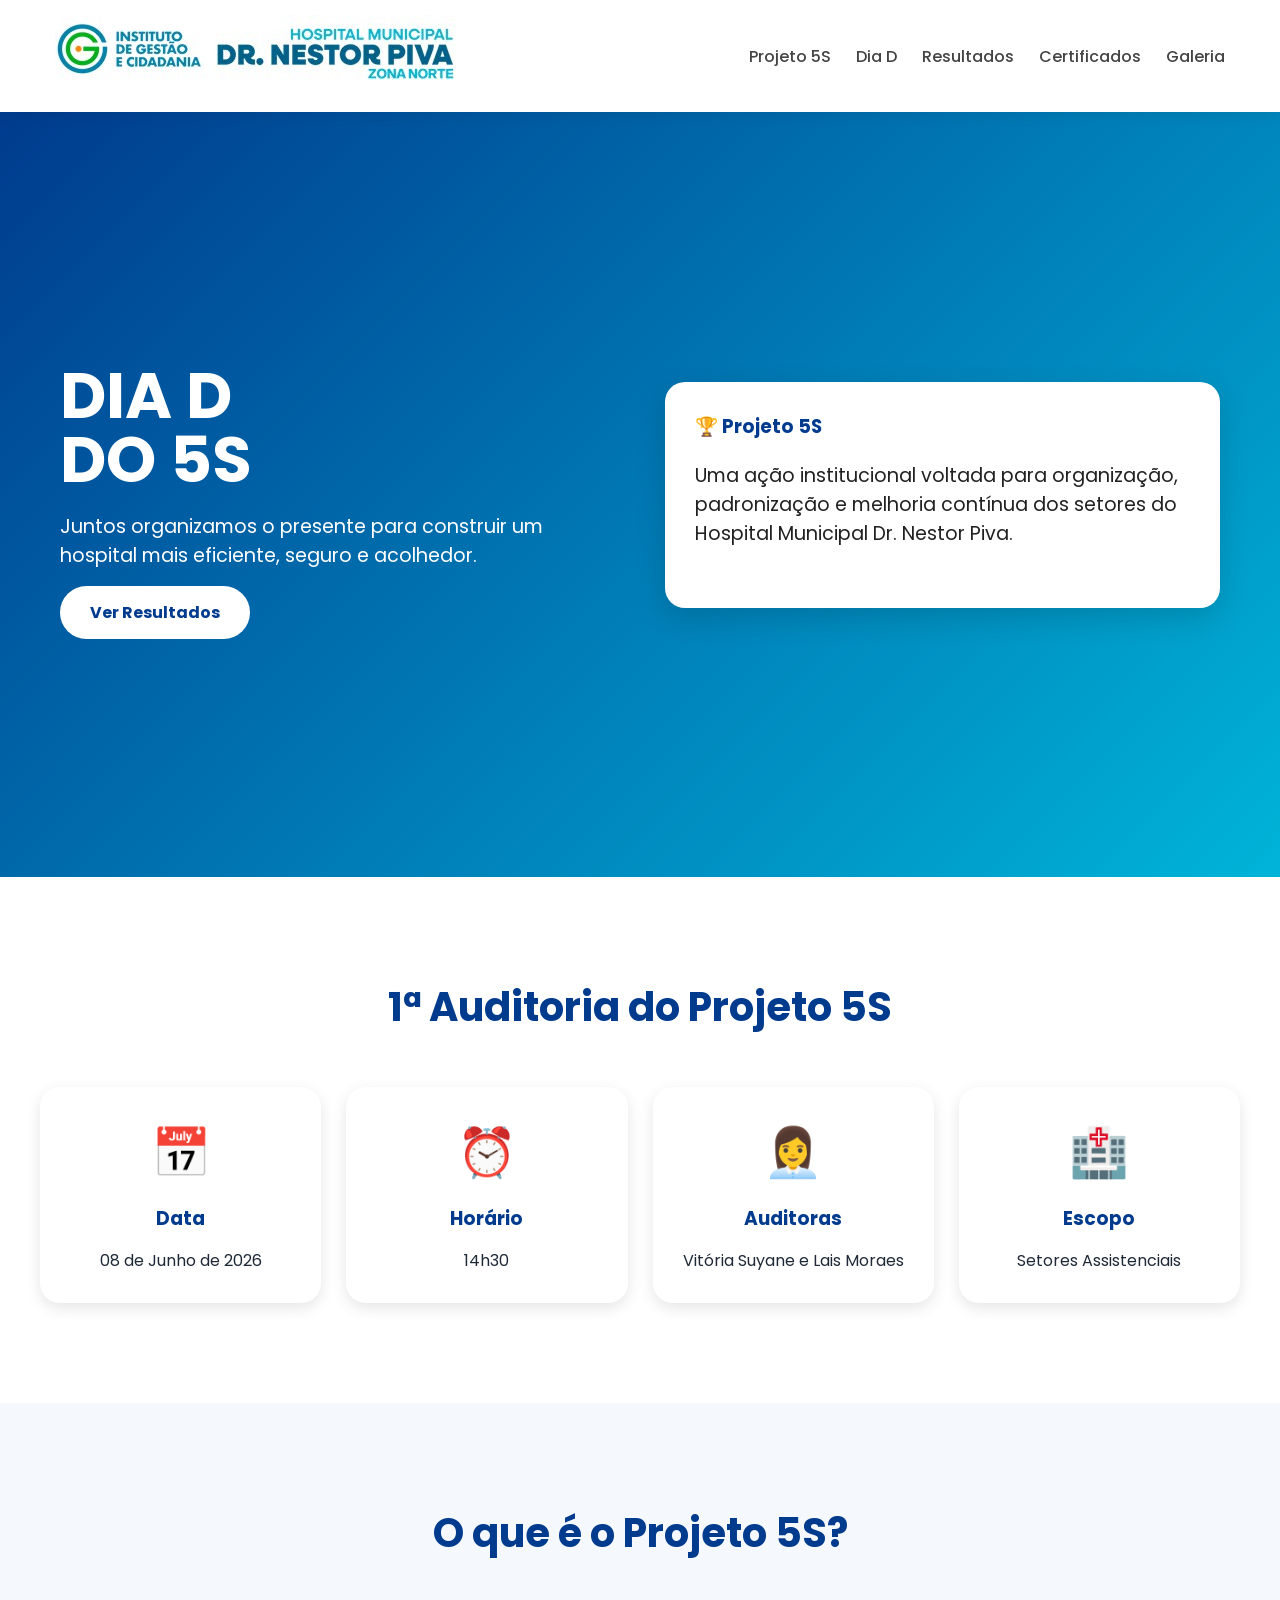
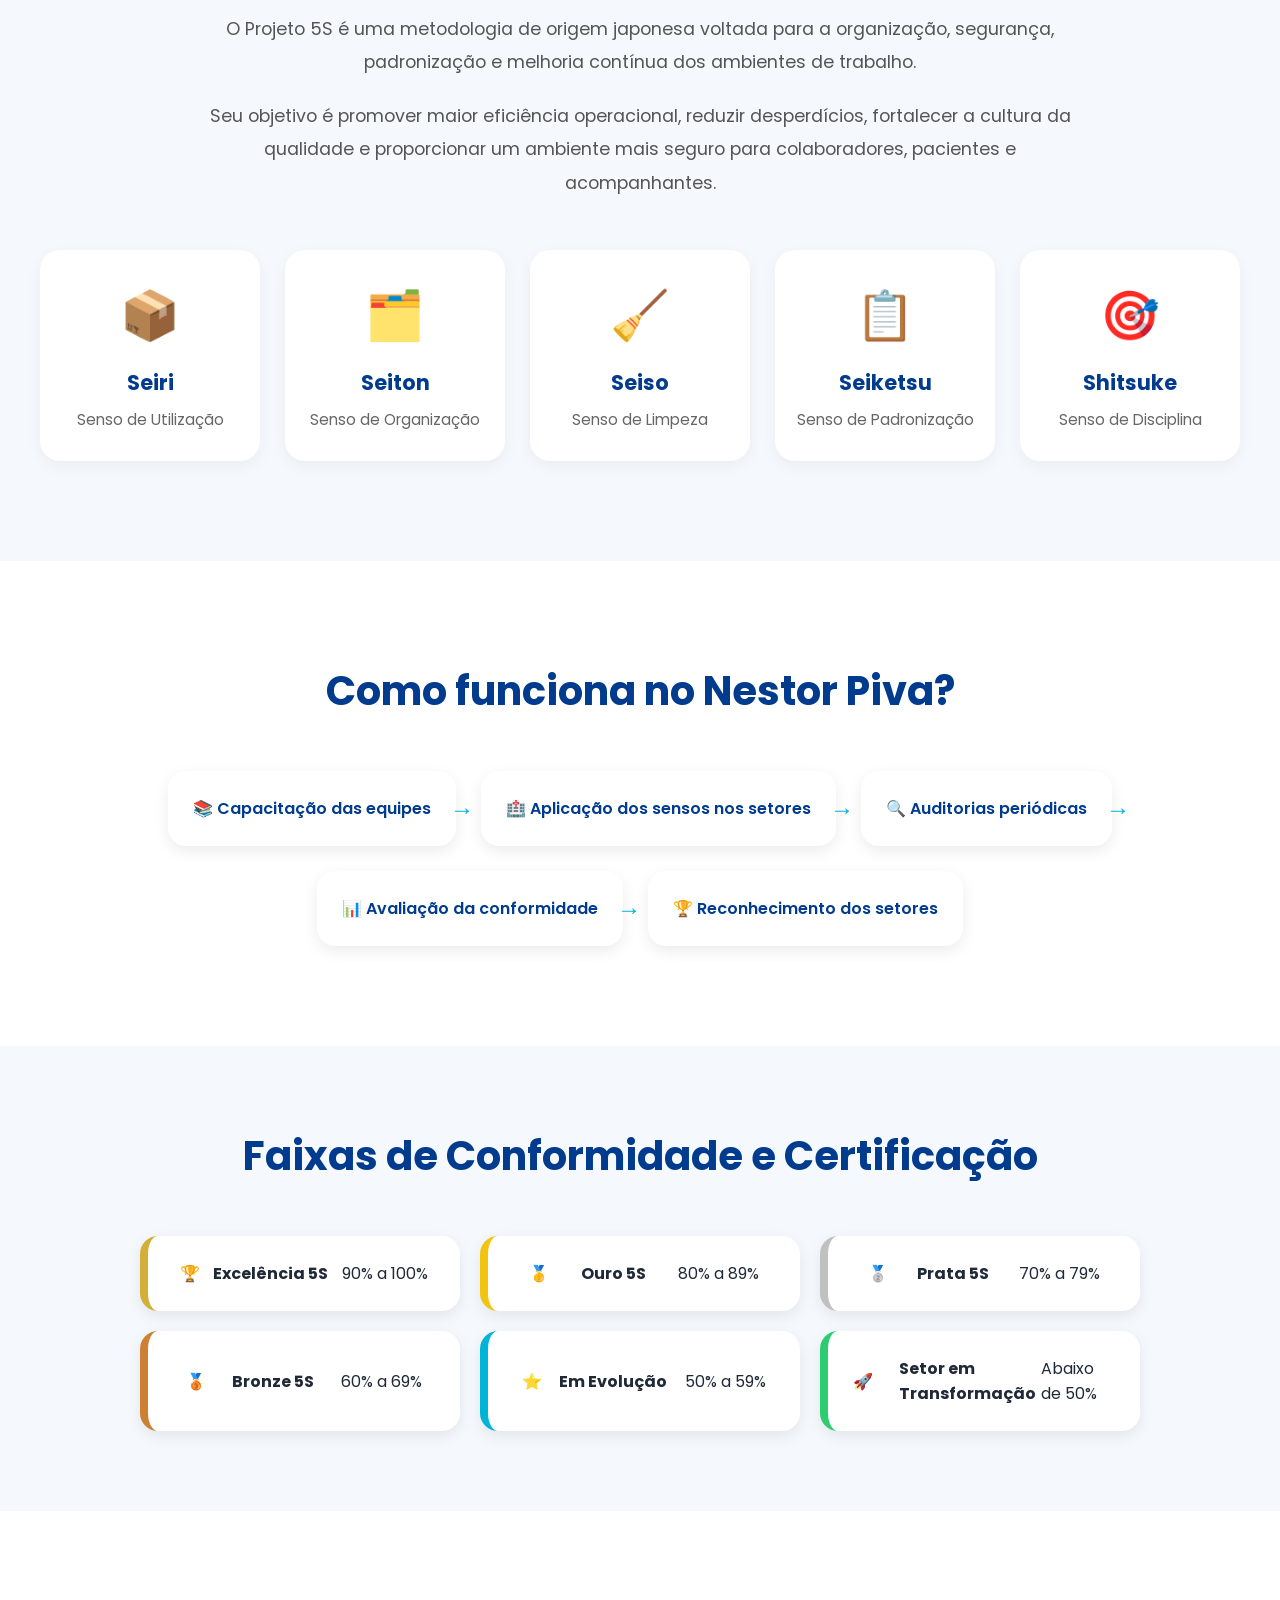
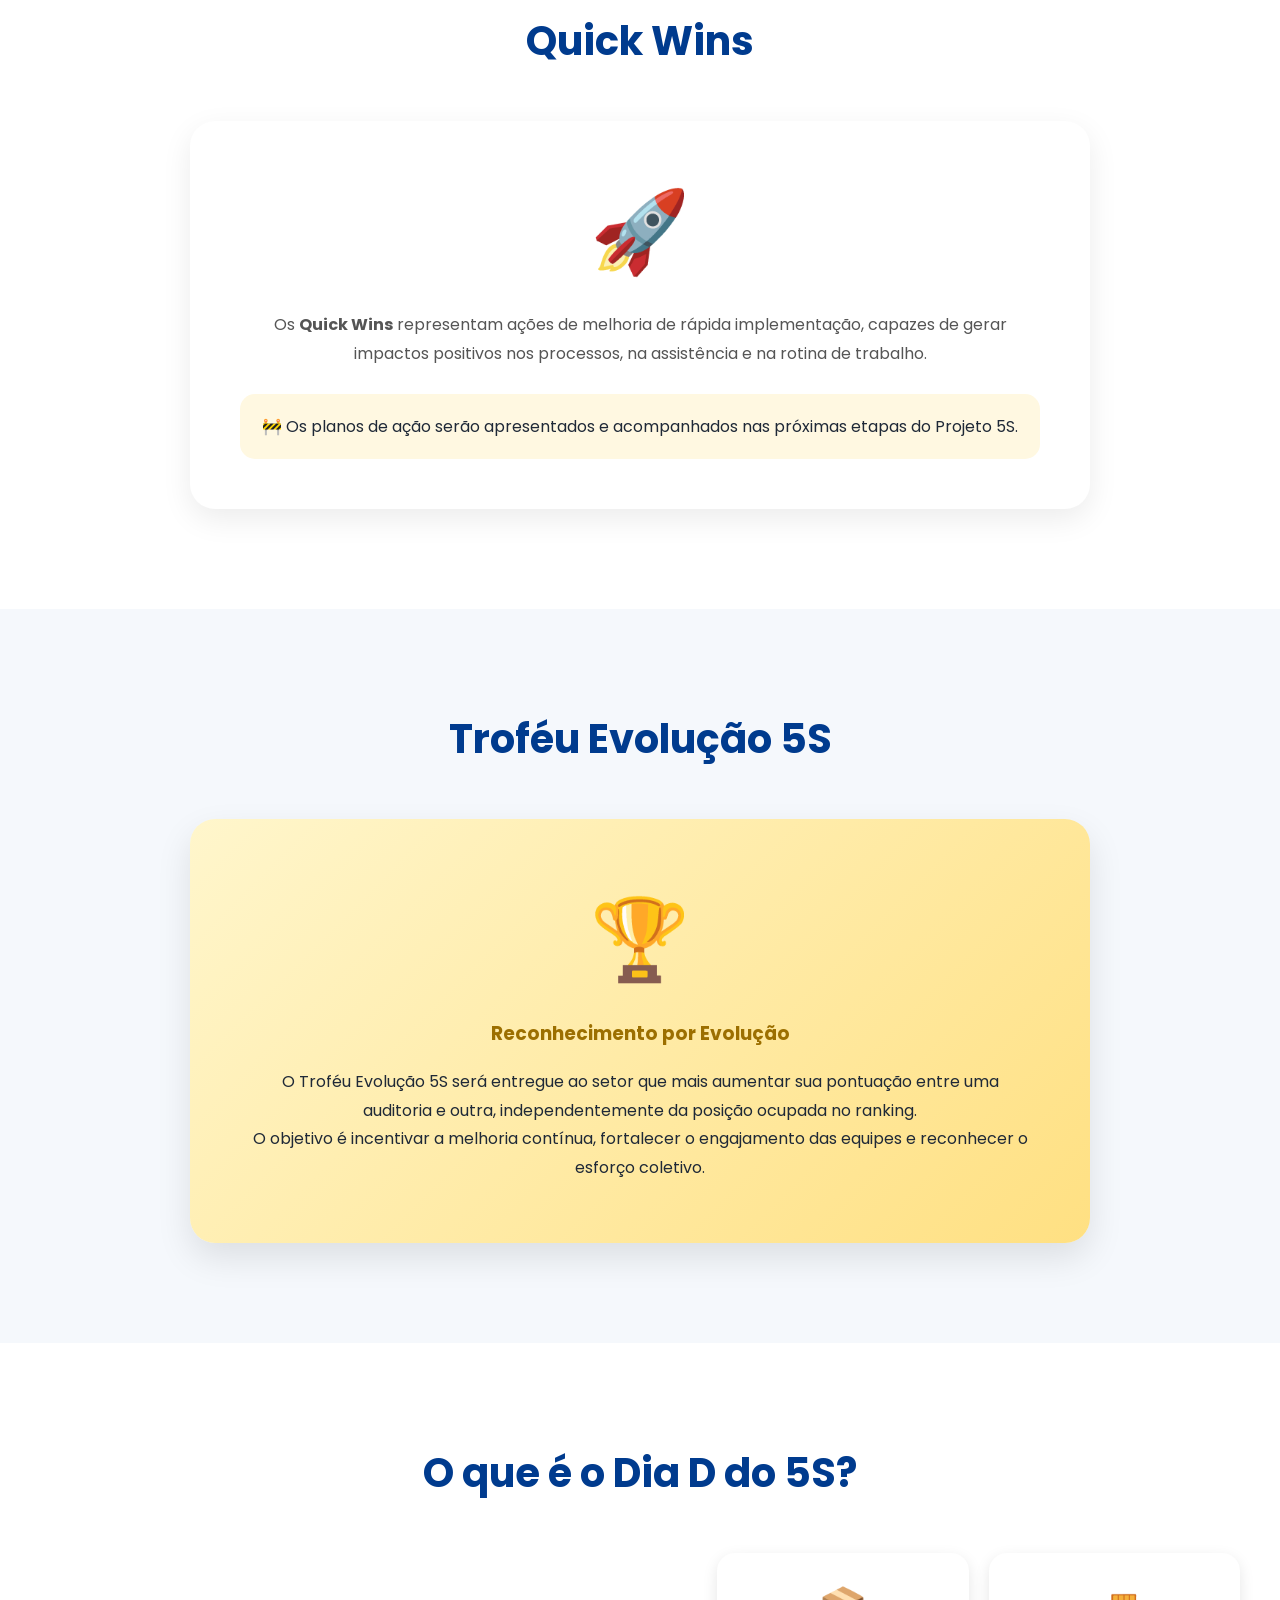
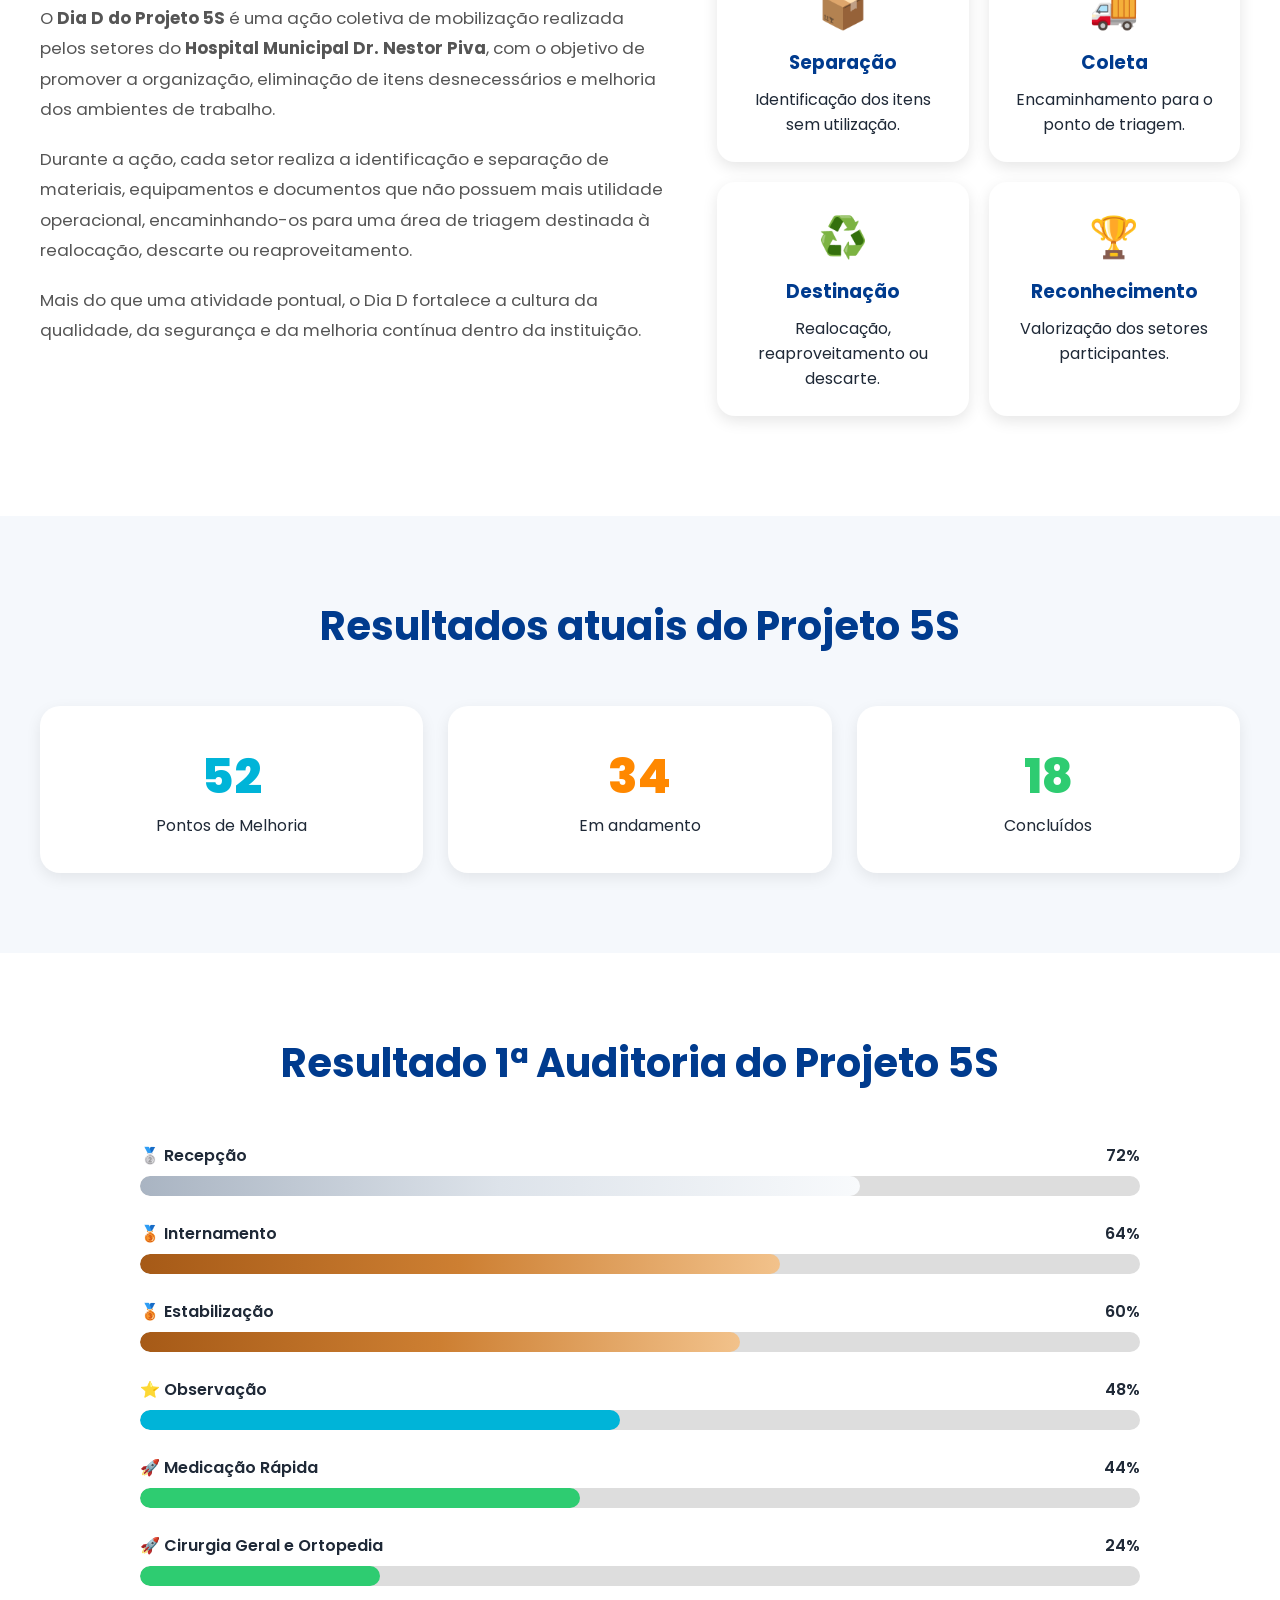
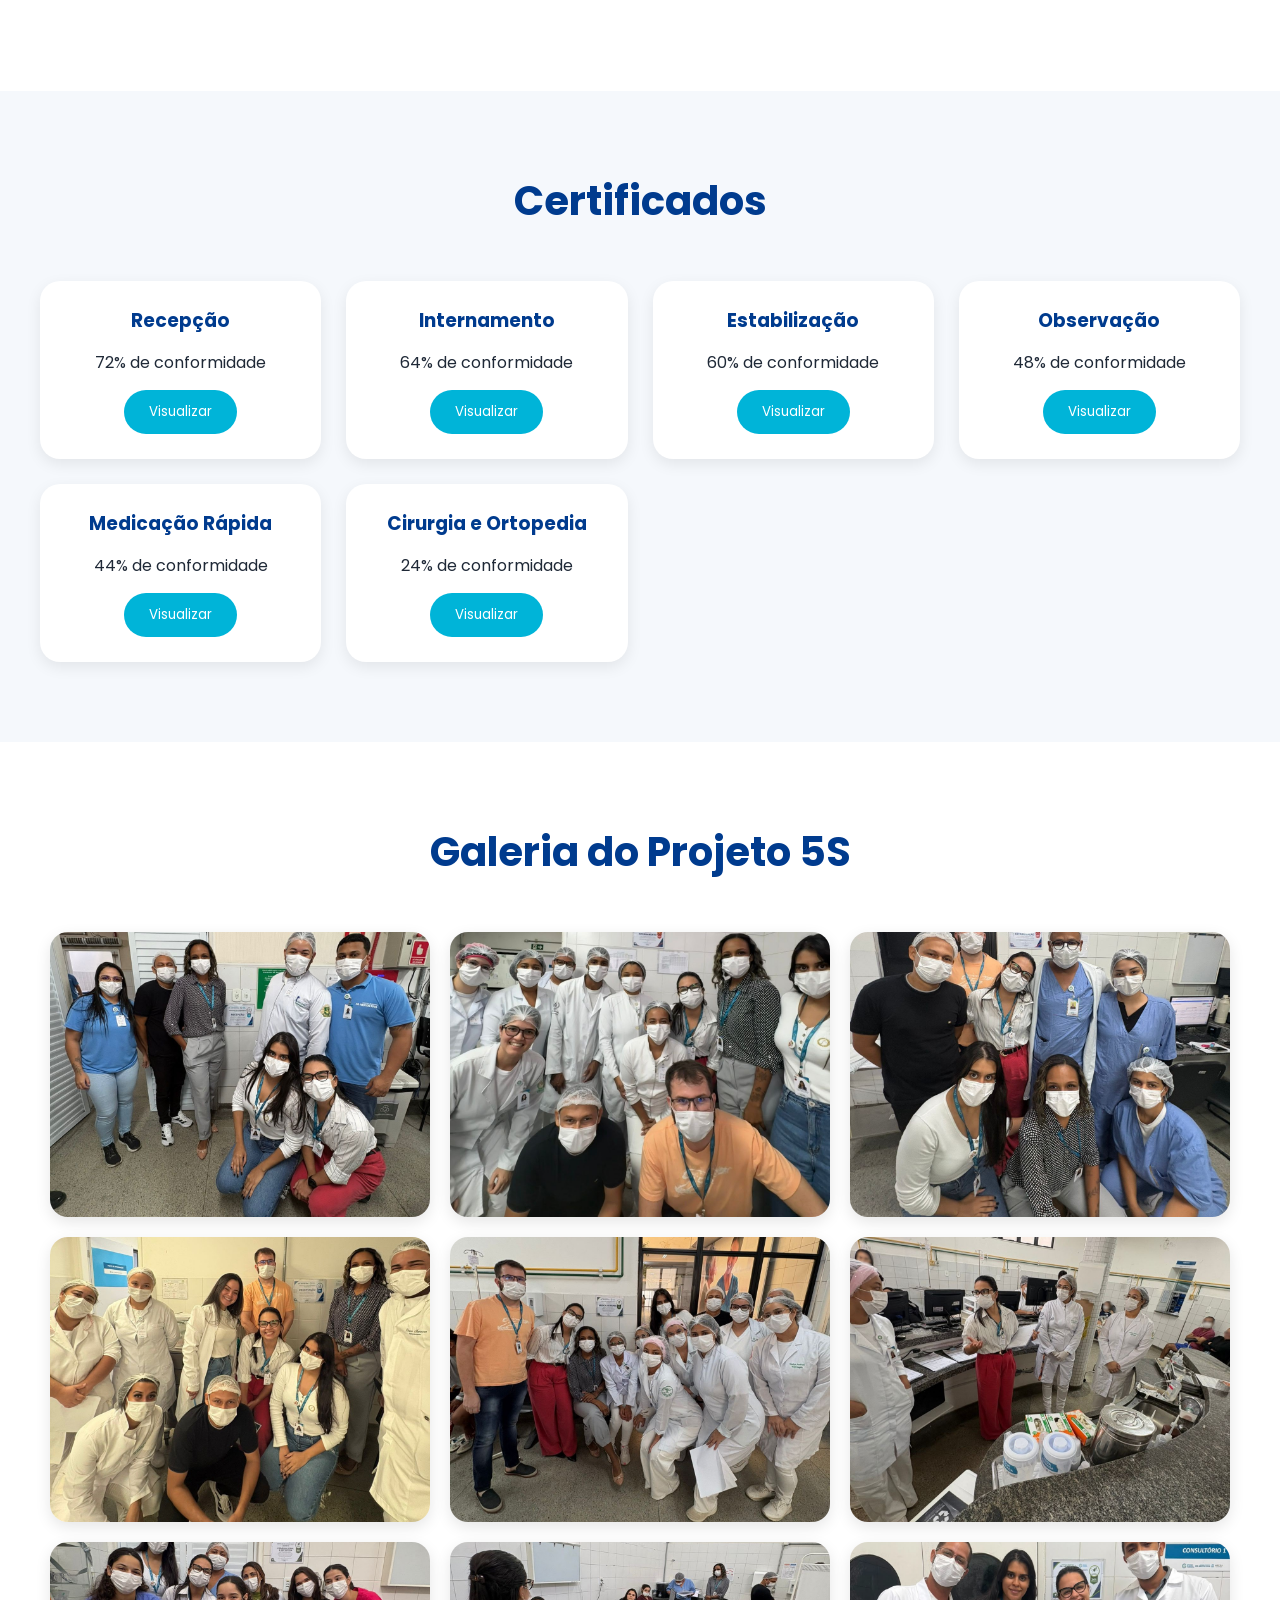
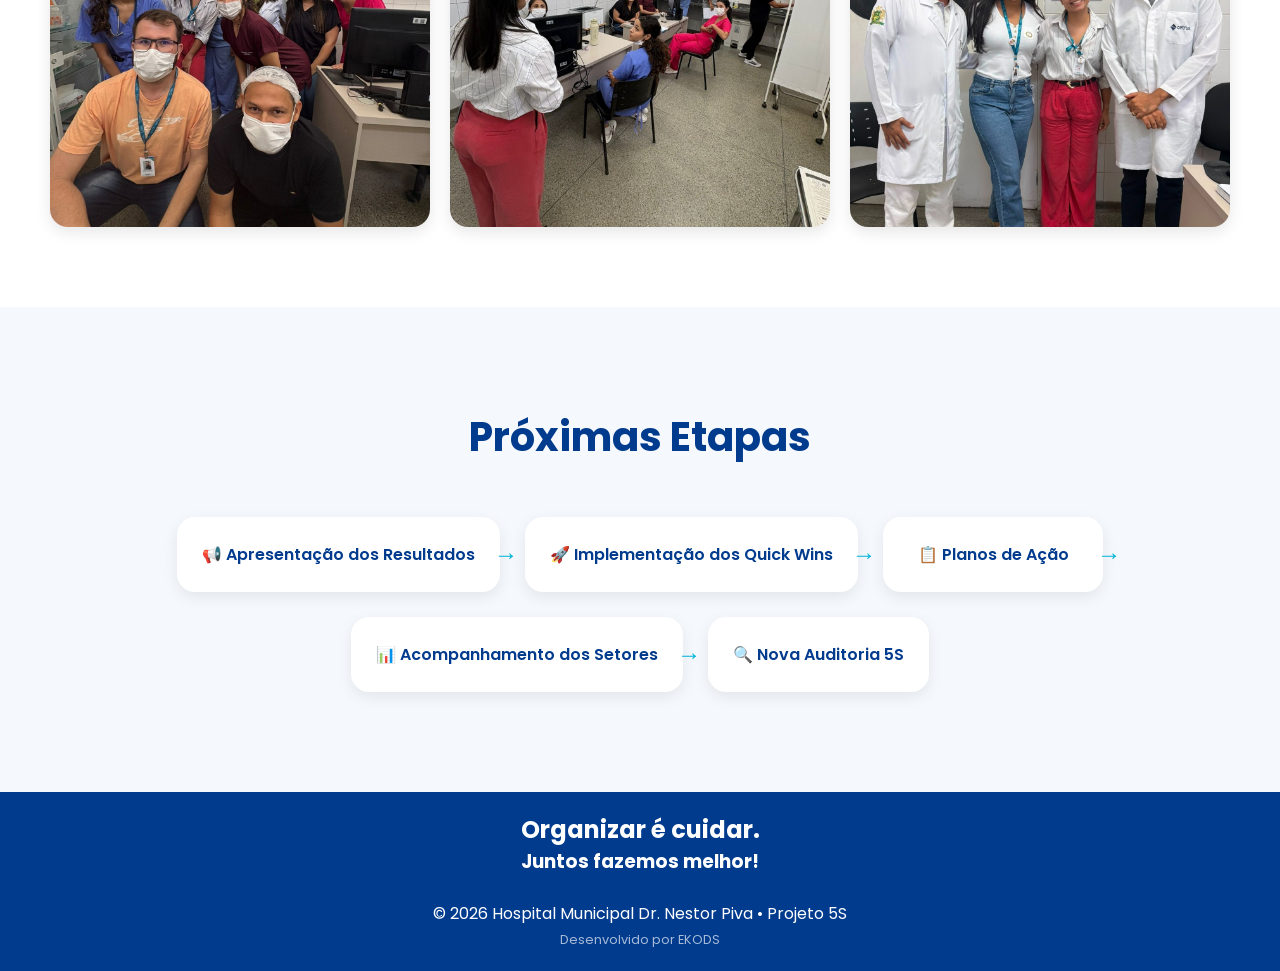
==== index.html @ f4046546 "Add files via upload" ====
<!DOCTYPE html>
<html lang="pt-BR">

<head>

  <meta charset="UTF-8" />
  <meta name="viewport" content="width=device-width, initial-scale=1.0" />
  <meta name="author" content="Enthony Kauã">

  <title>Dia D do 5S - Hospital Municipal Dr. Nestor Piva</title>

  <link rel="preconnect" href="https://fonts.googleapis.com">
  <link rel="preconnect" href="https://fonts.gstatic.com" crossorigin>
  <link rel="icon" type="image/x-icon" href="ASSETS/IMAGES/favicon.png">

  <link href="https://fonts.googleapis.com/css2?family=Cormorant+Garamond:wght@400;600;700&family=Poppins:wght@300;400;500;600&display=swap" rel="stylesheet">

  <script defer src="JS/script.js"></script>

  <link rel="stylesheet" href="CSS/style.css" />

</head>

<body>

    <header>

        <div class="nav">

            <div class="logo">

                <img src="ASSETS/IMAGES/logo-piva.jpg" alt="Logo do Hospital Nestor Piva">

            </div>

            <div class="menu">

                <a href="#sobre5s">Projeto 5S</a>
                <a href="#dia-d">Dia D</a>
                <a href="#resultados">Resultados</a>
                <a href="#certificados">Certificados</a>
                <a href="#galeria">Galeria</a>

            </div>

        </div>

    </header>

    <section class="hero">

        <div class="hero-content">

            <div>

                <h1>DIA D<br>DO 5S</h1>

                <p>
                    Juntos organizamos o presente para construir
                    um hospital mais eficiente, seguro e acolhedor.
                </p>

                <a href="#resultados" class="btn">
                    Ver Resultados
                </a>

            </div>

            <div class="hero-card">

                <h3>🏆 Projeto 5S</h3>

                <p>
                    Uma ação institucional voltada para organização,
                    padronização e melhoria contínua dos setores
                    do Hospital Municipal Dr. Nestor Piva.
                </p>

            </div>

        </div>

    </section>

    <section class="info-auditoria">

        <div class="section-title">
            <h2>1ª Auditoria do Projeto 5S</h2>
        </div>

        <div class="audit-grid">

            <div class="audit-card">
                <span>📅</span>
                <h3>Data</h3>
                <p>08 de Junho de 2026</p>
            </div>

            <div class="audit-card">
                <span>⏰</span>
                <h3>Horário</h3>
                <p>14h30</p>
            </div>

            <div class="audit-card">
                <span>👩‍💼</span>
                <h3>Auditoras</h3>
                <p>Vitória Suyane e Lais Moraes</p>
            </div>

            <div class="audit-card">
                <span>🏥</span>
                <h3>Escopo</h3>
                <p>Setores Assistenciais</p>
            </div>

        </div>

    </section>

    <section id="sobre5s" class="sobre-5s">

        <div class="section-title">

            <h2>O que é o Projeto 5S?</h2>

        </div>

        <div class="sobre-content">

            <p>
                O Projeto 5S é uma metodologia de origem japonesa voltada para a
                organização, segurança, padronização e melhoria contínua dos ambientes
                de trabalho.
            </p>

            <p>
                Seu objetivo é promover maior eficiência operacional, reduzir
                desperdícios, fortalecer a cultura da qualidade e proporcionar um
                ambiente mais seguro para colaboradores, pacientes e acompanhantes.
            </p>

        </div>

        <div class="sensos">

            <div class="senso-card">
                <span>📦</span>
                <h3>Seiri</h3>
                <p>Senso de Utilização</p>
            </div>

            <div class="senso-card">
                <span>🗂️</span>
                <h3>Seiton</h3>
                <p>Senso de Organização</p>
            </div>

            <div class="senso-card">
                <span>🧹</span>
                <h3>Seiso</h3>
                <p>Senso de Limpeza</p>
            </div>

            <div class="senso-card">
                <span>📋</span>
                <h3>Seiketsu</h3>
                <p>Senso de Padronização</p>
            </div>

            <div class="senso-card">
                <span>🎯</span>
                <h3>Shitsuke</h3>
                <p>Senso de Disciplina</p>
            </div>

        </div>

    </section>

    <section class="funcionamento">

        <div class="section-title">

            <h2>Como funciona no Nestor Piva?</h2>

        </div>

        <div class="timeline">

            <div class="step">
                📚 Capacitação das equipes
            </div>

            <div class="step">
                🏥 Aplicação dos sensos nos setores
            </div>

            <div class="step">
                🔍 Auditorias periódicas
            </div>

            <div class="step">
                📊 Avaliação da conformidade
            </div>

            <div class="step">
                🏆 Reconhecimento dos setores
            </div>

        </div>

    </section>

    <section class="certificacao">

        <div class="section-title">
            <h2>Faixas de Conformidade e Certificação</h2>
        </div>

        <div class="cert-grid">

            <div class="cert-item excelencia">
                <div>🏆</div>
                <strong>Excelência 5S</strong>
                <span>90% a 100%</span>
            </div>

            <div class="cert-item ouro">
                <div>🥇</div>
                <strong>Ouro 5S</strong>
                <span>80% a 89%</span>
            </div>

            <div class="cert-item prata">
                <div>🥈</div>
                <strong>Prata 5S</strong>
                <span>70% a 79%</span>
            </div>

            <div class="cert-item bronze">
                <div>🥉</div>
                <strong>Bronze 5S</strong>
                <span>60% a 69%</span>
            </div>

            <div class="cert-item evolucao">
                <div>⭐</div>
                <strong>Em Evolução</strong>
                <span>50% a 59%</span>
            </div>

            <div class="cert-item transformacao">
                <div>🚀</div>
                <strong>Setor em Transformação</strong>
                <span>Abaixo de 50%</span>
            </div>

        </div>

    </section>

    <section class="quickwins">

        <div class="section-title">
            <h2>Quick Wins</h2>
        </div>

        <div class="quickwins-container">

            <div class="quickwins-icon">
                🚀
            </div>

            <p>
                Os <strong>Quick Wins</strong> representam ações de melhoria de rápida
                implementação, capazes de gerar impactos positivos
                nos processos, na assistência e na rotina de trabalho.
            </p>

            <div class="quickwins-alert">
                🚧 Os planos de ação serão apresentados e acompanhados
                nas próximas etapas do Projeto 5S.
            </div>

        </div>

    </section>

    <section class="trofeu">

        <div class="section-title">
            <h2>Troféu Evolução 5S</h2>
        </div>

        <div class="trofeu-card">

            <div class="trofeu-icon">
                🏆
            </div>

            <h3>Reconhecimento por Evolução</h3>

            <p>
                O Troféu Evolução 5S será entregue ao setor que mais
                aumentar sua pontuação entre uma auditoria e outra,
                independentemente da posição ocupada no ranking.
            </p>

            <p>
                O objetivo é incentivar a melhoria contínua,
                fortalecer o engajamento das equipes e reconhecer
                o esforço coletivo.
            </p>

        </div>

    </section>

    <section id="dia-d" class="dia-d">

        <div class="container">

            <div class="section-title">
                <h2>O que é o Dia D do 5S?</h2>
            </div>

            <div class="dia-d-content">

                <div class="dia-d-text">

                    <p>
                        O <strong>Dia D do Projeto 5S</strong> é uma ação coletiva de mobilização
                        realizada pelos setores do <strong>Hospital Municipal Dr. Nestor Piva</strong>,
                        com o objetivo de promover a organização, eliminação de itens
                        desnecessários e melhoria dos ambientes de trabalho.
                    </p>

                    <p>
                        Durante a ação, cada setor realiza a identificação e separação
                        de materiais, equipamentos e documentos que não possuem mais
                        utilidade operacional, encaminhando-os para uma área de triagem
                        destinada à realocação, descarte ou reaproveitamento.
                    </p>

                    <p>
                        Mais do que uma atividade pontual, o Dia D fortalece a cultura
                        da qualidade, da segurança e da melhoria contínua dentro da
                        instituição.
                    </p>

                </div>

                <div class="dia-d-cards">

                    <div class="action-card">
                        <span>📦</span>
                        <h3>Separação</h3>
                        <p>Identificação dos itens sem utilização.</p>
                    </div>

                    <div class="action-card">
                        <span>🚚</span>
                        <h3>Coleta</h3>
                        <p>Encaminhamento para o ponto de triagem.</p>
                    </div>

                    <div class="action-card">
                        <span>♻️</span>
                        <h3>Destinação</h3>
                        <p>Realocação, reaproveitamento ou descarte.</p>
                    </div>

                    <div class="action-card">
                        <span>🏆</span>
                        <h3>Reconhecimento</h3>
                        <p>Valorização dos setores participantes.</p>
                    </div>

                </div>

            </div>
           
        </div>

    </section> 

</section>

    <section id="resultados" class="stats">

        <div class="section-title">

            <h2>Resultados atuais do Projeto 5S</h2>

        </div>

        <div class="stats-grid">

            <div class="stat-card melhorias">

                <div class="numberCounter" data-target="52">0</div>
                <p>Pontos de Melhoria</p>

            </div>

            <div class="stat-card andamento">

                <div class="numberCounter" data-target="34">0</div>
                <p>Em andamento</p>

            </div>

            <div class="stat-card concluidos">

                <div class="numberCounter" data-target="18">0</div>
                <p>Concluídos</p>

            </div>

        </div>

    </section>

    <section id="ranking" class="ranking">

        <div class="section-title">

            <h2>Resultado 1ª Auditoria do Projeto 5S</h2>

        </div>

        <div class="ranking-container">

            <div class="rank-item">

                <div class="rank-top">

                    <span>🥈 Recepção</span>
                    <span>72%</span>

                </div>

                <div class="progress">

                    <div class="progress-fill" style="background:linear-gradient(90deg,#A9B4C2,#DDE3EA,#F8FAFC)" data-width="72"></div>

                </div>

            </div>

            <div class="rank-item">

                <div class="rank-top">

                    <span>🥉 Internamento</span>
                    <span>64%</span>

                </div>

                <div class="progress">

                    <div class="progress-fill" style="background:linear-gradient(90deg, #A65A17,#CD7F32,#F2C28B)" data-width="64"></div>

                </div>

            </div>

            <div class="rank-item">

                <div class="rank-top">

                    <span>🥉 Estabilização</span>
                    <span>60%</span>

                </div>

                <div class="progress">

                    <div class="progress-fill" style="background:linear-gradient(90deg, #A65A17,#CD7F32,#F2C28B)" data-width="60"></div>

                </div>

            </div>

            <div class="rank-item">

                <div class="rank-top">
                    <span>⭐ Observação</span>
                    <span>48%</span>
                </div>

                <div class="progress">
                    <div class="progress-fill" style="background:var(--secondary)"data-width="48"></div>
                </div>

            </div>

            <div class="rank-item">

                <div class="rank-top">
                    <span>🚀 Medicação Rápida</span>
                    <span>44%</span>
                </div>

                <div class="progress">
                    <div class="progress-fill" style="background:var(--success)"data-width="44"></div>
                </div>

            </div>

            <div class="rank-item">

                <div class="rank-top">
                    <span>🚀 Cirurgia Geral e Ortopedia</span>
                    <span>24%</span>
                </div>

                <div class="progress">
                    <div class="progress-fill" style="background:var(--success)"data-width="24"></div>
                </div>

        </div>

    </section>

    <section id="certificados" class="certificados">

        <div class="section-title">

            <h2>Certificados</h2>

        </div>

        <div class="cards">

            <div class="card">

                <h3>Recepção</h3>
                <p>72% de conformidade</p>

                <button onclick="abrirCertificado('Recepção')">
                    Visualizar
                </button>

            </div>

            <div class="card">

                <h3>Internamento</h3>
                <p>64% de conformidade</p>

                <button onclick="abrirCertificado('Internamento')">
                    Visualizar
                </button>

            </div>

            <div class="card">

                <h3>Estabilização</h3>
                <p>60% de conformidade</p>

                <button onclick="abrirCertificado('Estabilização')">
                    Visualizar
                </button>

            </div>

            <div class="card">

                <h3>Observação</h3>
                <p>48% de conformidade</p>

                <button onclick="abrirCertificado('Observação')">
                    Visualizar
                </button>

            </div>

            <div class="card">

                <h3>Medicação Rápida</h3>
                <p>44% de conformidade</p>

                <button onclick="abrirCertificado('Medicação Rápida')">
                    Visualizar
                </button>

            </div>

            <div class="card">

                <h3>Cirurgia e Ortopedia</h3>
                <p>24% de conformidade</p>

                <button onclick="abrirCertificado('Cirurgia e Ortopedia')">
                    Visualizar
                </button>

            </div>

        </div>

    </section>

    <section id="galeria" class="galeria">

        <div class="section-title">

            <h2>Galeria do Projeto 5S</h2>

        </div>

        <div class="gallery">

            <img src="./ASSETS/IMAGES/GALERIA/Recepção.jpeg" alt="Recepção">
            <img src="./ASSETS/IMAGES/GALERIA/Internamento.jpeg" alt="Internamento">
            <img src="./ASSETS/IMAGES/GALERIA/Estabilização.jpeg" alt="Estabilização">
            <img src="./ASSETS/IMAGES/GALERIA/Observação.jpeg" alt="Observação">
            <img src="./ASSETS/IMAGES/GALERIA/Medicação.jpeg" alt="Medicação Rápida">
            <img src="./ASSETS/IMAGES/GALERIA/Medicação2.jpeg" alt="Medicação Rápida">
            <img src="./ASSETS/IMAGES/GALERIA/Cirúrgico.jpeg" alt="Cirurgia">
            <img src="./ASSETS/IMAGES/GALERIA/Cirúrgico2.jpeg" alt="Cirurgia">
            <img src="./ASSETS/IMAGES/GALERIA/Ortopedia.jpeg" alt="Ortopedia">

        </div>

    </section>

    <section class="proximas-etapas">

        <div class="section-title">
            <h2>Próximas Etapas</h2>
        </div>

        <div class="timeline">

            <div class="step">
                📢 Apresentação dos Resultados
            </div>

            <div class="step">
                🚀 Implementação dos Quick Wins
            </div>

            <div class="step">
                📋 Planos de Ação
            </div>

            <div class="step">
                📊 Acompanhamento dos Setores
            </div>

            <div class="step">
                🔍 Nova Auditoria 5S
            </div>

        </div>

    </section>

    <footer>

        <h2>Organizar é cuidar.</h2>
        <h3>Juntos fazemos melhor!</h3>

        <br>

        <p>
            © 2026 Hospital Municipal Dr. Nestor Piva • Projeto 5S
        </p>

        <small class="creditos">
            Desenvolvido por EKODS
        </small>

    </footer>

    <div class="modal" id="modal">

        <div class="modal-content">

            <span class="close" onclick="fecharModal()">

                ×

            </span>

            <h2 id="tituloCertificado"></h2>

            <img
                id="imagemCertificado"
                src=""
                alt="Certificado"
                style="width:100%; border-radius:10px;"
            >

        </div>

    </div>

    <div id="imageModal" class="image-modal">

        <span class="image-close">&times;</span>

        <img id="modalImage">

    </div>

</body>

</html>
---- CSS/style.css ----
* {

    margin: 0;
    padding: 0;
    box-sizing: border-box;
    user-select: none;
    -webkit-user-select: none;
    -webkit-user-drag: none;
    font-family:'Poppins',sans-serif;
    scroll-behavior: smooth;
    scroll-padding-top: 50px;

}

:root{

    --primary:#003b8e;
    --secondary:#00b4d8;

    
    --light:#f5f8fc;
    --dark:#1f2937;


    --gold:#f1c40f;
    --gold-light:#FFF3A0;

    --silver:#c0c0c0;
    --silver-light:#e6e7e9;

    --bronze:#cd7f32;
    --bronze-light:#F2C28B;


    --success:#2ecc71;
    --warning:#ff8800;

}

section:not(:first-of-type):nth-of-type(even){

    background:white;
    --card-bg: var(--light);

}

section:not(:first-of-type):nth-of-type(odd){

    background:var(--light);
    --card-bg: white;

}

html{

    scroll-behavior:smooth;

}

body{

    background:#fff;
    color:var(--dark);

}

header{

    background:#ffffff;
    box-shadow:0 2px 15px rgba(0,0,0,.08);
    position:sticky;
    top:0;
    z-index:999;

}

.nav{

    max-width:1200px;
    margin:auto;
    padding:15px;
    display:flex;
    justify-content:space-between;
    align-items:center;
    
}

.menu{

    display:flex;
    gap:25px;

}

.menu a{

    text-decoration:none;
    color:#444;
    font-weight:500;
    transition: ease 0.3s;

}

.menu a:hover{

    color:var(--primary);
    scale: 1.1;

}

.hero{

    min-height:85vh;
    background:linear-gradient(
    135deg,
    #003b8e,
    #00b4d8
    );
    color:white;
    display:flex;
    align-items:center;

}

.hero-content{

    max-width:1200px;
    margin:auto;
    padding:50px 20px;
    display:grid;
    grid-template-columns:1fr 1fr;
    gap:50px;
    align-items:center;

}

.hero h1{

    font-size:4rem;
    line-height:1;
    margin-bottom:20px;

}

.hero p{

    font-size:1.2rem;
    margin-bottom:30px;

}

.btn{

    background:white;
    color:var(--primary);
    padding:15px 30px;
    border-radius:50px;
    text-decoration:none;
    font-weight:700;

}

.hero-card{

    background:white;
    color:#222;
    padding:30px;
    border-radius:20px;
    box-shadow:0 10px 30px rgba(0,0,0,.15);

}

.hero-card h3{

    color:var(--primary);
    margin-bottom:20px;

}

.info-auditoria{

    padding:100px 20px;

}

.audit-grid{

    max-width:1200px;

    margin:auto;

    display:grid;

    grid-template-columns:repeat(auto-fit,minmax(250px,1fr));

    gap:25px;

}

.audit-card{

    background:white;
    padding:30px;
    border-radius:20px;
    text-align:center;
    box-shadow:0 5px 15px rgba(0,0,0,.08);
    transition:.3s;
    box-shadow:0 5px 15px rgba(0,0,0,.10);

}

.audit-card span{

    font-size:3rem;

}

.audit-card h3{

    color:var(--primary);
    margin:15px 0;

}

.audit-card:hover{

    transform:translateY(-8px);
    box-shadow:0 15px 30px rgba(0,0,0,.12);

}

.sobre-5s{

    padding:100px 20px;
    background:white;

}

.sobre-content{

    max-width:900px;
    margin:0 auto 50px auto;
    text-align:center;

}

.sobre-content p{

    font-size:1.1rem;
    line-height:1.9;
    color:#555;
    margin-bottom:20px;

}

.sensos{

    max-width:1200px;
    margin:auto;
    display:grid;
    grid-template-columns:
    repeat(auto-fit,minmax(220px,1fr));
    gap:25px;

}

.senso-card{

    background:var(--card-bg);
    padding:30px 20px;
    border-radius:20px;
    text-align:center;
    transition:.3s;
    box-shadow:0 5px 15px rgba(0,0,0,.05);

}

.senso-card:hover{

    transform:translateY(-8px);
    box-shadow:0 15px 30px rgba(0,0,0,.12);

}

.senso-card span{

    font-size:3rem;
    display:block;
    margin-bottom:15px;

}

.senso-card h3{

    color:var(--primary);
    margin-bottom:10px;
    font-size:1.3rem;

}

.senso-card p{

    color:#666;
    font-size:.95rem;

}

.funcionamento{

    padding:100px 20px;
    background:var(--light);

}

.timeline{

    max-width:1000px;
    margin:auto;
    display:flex;
    justify-content:center;
    flex-wrap:wrap;
    gap:25px;

}

.step{

    background:white;
    padding:25px;
    border-radius:18px;
    min-width:220px;
    text-align:center;
    font-weight:600;
    color:var(--primary);
    box-shadow:0 5px 15px rgba(0,0,0,.08);
    transition:.3s;
    position:relative;

}

.step:hover{

    transform:translateY(-5px);
    box-shadow:0 15px 30px rgba(0,0,0,.12);

}

.step::after{

    content:"→";
    position:absolute;
    right:-18px;
    top:50%;
    transform:translateY(-50%);
    color:var(--secondary);
    font-size:1.5rem;
    font-weight:bold;

}

.step:last-child::after{

    display:none;

}

.certificacao{

    padding:80px 20px;

}

.cert-grid{

    max-width:1000px;
    margin:auto;
    display:grid;
    grid-template-columns: repeat(auto-fit,minmax(280px,1fr));
    gap:20px;

}

.cert-item{

    background:var(--card-bg);
    padding:25px;
    border-radius:18px;
    display:flex;
    justify-content:space-around;
    align-items:center;
    box-shadow:0 5px 15px rgba(0,0,0,.08);
    transition:.3s;

}

.cert-item:hover{

    transform:translateY(-5px);

}

.excelencia{

    border-left:8px solid #d4af37;

}

.ouro{

    border-left:8px solid var(--gold);

}

.prata{

    border-left:8px solid var(--silver);

}

.bronze{

    border-left:8px solid var(--bronze);

}

.evolucao{

    border-left:8px solid var(--secondary);

}

.transformacao{

    border-left:8px solid var(--success);

}

.cert-item.transformacao strong{

    margin-left: 10%;

}

.dia-d{

    padding:100px 20px;

}

.dia-d-content{

    max-width:1200px;
    margin:auto;
    display:grid;
    grid-template-columns:1.2fr 1fr;
    gap:50px;
    align-items:center;

}

.dia-d-text p{

    margin-bottom:20px;
    line-height:1.8;
    font-size:1.05rem;
    color:#555;

}

.dia-d-cards{

    display:grid;
    grid-template-columns:repeat(2,1fr);
    gap:20px;

}

.action-card{

    background: white;
    padding:25px;
    border-radius:18px;
    text-align:center;
    transition: .3s;
    box-shadow: 0 5px 15px rgba(0, 0, 0, .10);

}

.action-card:hover{

    transform:translateY(-5px);
    box-shadow: 0 5px 15px rgba(0, 0, 0, .15);

}

.action-card span{

    font-size:2.5rem;
    display:block;
    margin-bottom:10px;

}

.action-card h3{

    color:var(--primary);
    margin-bottom:10px;

}

.stats{

    padding:80px 20px;
    background:var(--light);

}

.section-title{

    text-align:center;
    margin-bottom:50px;

}

.section-title h2{

    color:var(--primary);
    font-size:2.5rem;

}

.stats-grid{

    max-width:1200px;
    margin:auto;
    display:grid;
    grid-template-columns:repeat(auto-fit,minmax(220px,1fr));
    gap:25px;

}

.stat-card{

    background:var(--card-bg);
    padding:35px;
    text-align:center;
    border-radius:20px;
    box-shadow:0 5px 15px rgba(0,0,0,.08);

}

.numberCounter{

    font-size:3rem;
    font-weight:800;
    transition:0.3s;

}

.stat-card p{

    transition:0.3s;
    
}

.stat-card:hover .numberCounter, .stat-card:hover p{

    scale:1.1;

}

/* Pontos de melhoria */

.melhorias .numberCounter{

    color:var(--secondary);

}


/* Em andamento */

.andamento .numberCounter{

    color:var(--warning);

}


/* Concluídos */

.concluidos .numberCounter{

    color:var(--success);

}

.ranking{

    padding:80px 20px;

}

.ranking-container{

    max-width:1000px;
    margin:auto;

}

.rank-item{

    margin-bottom:25px;

}

.rank-top{

    display:flex;
    justify-content:space-between;
    margin-bottom:8px;
    font-weight:600;

}

.progress{

    background:#ddd;
    height:20px;
    border-radius:30px;
    overflow:hidden;
    border-radius:999px;

}

.progress-fill{

    height:100%;
    width:0;
    transition:1.5s;
    border-radius:999px;

}

.quickwins{

    padding:100px 20px;

}

.quickwins-container{

    max-width:900px;
    margin:auto;
    background:white;
    padding:50px;
    border-radius:25px;
    text-align:center;
    box-shadow:0 10px 30px rgba(0,0,0,.08);

}

.quickwins-icon{

    font-size:5rem;
    margin-bottom:20px;
    animation: float 1.5s ease-in-out infinite;

}

.quickwins-container p{

    line-height:1.8;
    color:#555;

}

.quickwins-alert{

    margin-top:25px;
    background:#fff8e1;
    padding:20px;
    border-radius:15px;

}

.trofeu{

    padding:100px 20px;

}

.trofeu-card{

    max-width:900px;
    margin:auto;
    padding:60px;
    text-align:center;
    border-radius:25px;
    background:linear-gradient(
        135deg,
        #fff6cc,
        #ffe082
    );

    box-shadow:0 15px 35px rgba(0,0,0,.1);

}

.trofeu-icon{

    font-size:5rem;
    margin-bottom:20px;
    animation: float 1.5s ease-in-out infinite;

}

.trofeu-card h3{

    color:#9c6f00;
    margin-bottom:20px;

}

.trofeu-card p{

    line-height:1.8;

}

.certificados{

    background:var(--light);
    padding:80px 20px;

}

.cards{

    max-width:1200px;
    margin:auto;
    display:grid;
    grid-template-columns:repeat(auto-fit,minmax(280px,1fr));
    gap:25px;

}

.card{

    background:var(--card-bg);
    border-radius:20px;
    padding:25px;
    text-align:center;
    box-shadow:0 5px 15px rgba(0,0,0,.08);

}

.card h3{

    color:var(--primary);

}

.card p{

    margin:15px 0;

}

.card button{

    border:none;
    background:var(--secondary);
    color:white;
    padding:12px 25px;
    border-radius:30px;
    cursor:pointer;
    transition:0.3s;

}

.card button:hover{

    background:var(--primary);
    scale:1.05;

}

.galeria{

    padding:80px 20px;

}

.gallery{

    max-width:1200px;
    margin:auto;
    display:grid;
    grid-template-columns:
    repeat(auto-fit,minmax(300px,1fr));
    gap:20px;
    padding:0 10px;

}

.gallery img{

    width:100%;
    aspect-ratio:4/3;
    object-fit:cover;
    border-radius:18px;
    cursor:pointer;
    transition:.3s;
    box-shadow: 0 5px 15px rgba(0,0,0,.1);

}

.gallery img:hover{

    transform:translateY(-5px);
    box-shadow:
    0 15px 30px rgba(0,0,0,.15);

}

.proximas-etapas{

    padding:100px 20px;

}

@keyframes float {

    0%{
        transform: translateY(0px);
    }

    50%{
        transform: translateY(-10px);
    }

    100%{
        transform: translateY(0px);
    }

}

footer{

    background:var(--primary);
    color:white;
    text-align:center;
    padding: 20px;

}

.creditos{

    font-size:.8rem;
    opacity:.65;

}

.modal{

    position:fixed;
    inset:0;
    background:rgba(0,0,0,.75);
    display:none;
    justify-content:center;
    align-items:center;
    z-index:9999;

}

.modal-content{

    background:white;
    width:90%;
    max-width:800px;
    border-radius:20px;
    padding:25px;
    text-align:center;

}

.close{

    float:right;
    font-size:28px;
    cursor:pointer;

}

.image-modal{

    display:none;
    position:fixed;
    inset:0;
    background:rgba(0,0,0,.9);
    z-index:99999;
    justify-content:center;
    align-items:center;

}

.image-modal img{

    max-width:90%;
    max-height:90%;
    border-radius:10px;

}

.image-close{

    position:absolute;
    top:20px;
    right:30px;
    color:white;
    font-size:40px;
    cursor:pointer;

}

.no-scroll{
    
    overflow: hidden;

}

/* ========================================= */
/* TABLETS (até 1024px) */
/* ========================================= */

@media (max-width: 1024px){

    .hero-content,
    .dia-d-content{

        grid-template-columns: 1fr;
        gap: 40px;

    }

    .hero{

        min-height: auto;
        padding: 80px 0;

    }

    .hero h1{

        font-size: 3.5rem;

    }

    .hero-card{

        max-width: 700px;
        margin: auto;

    }

}


/* ========================================= */
/* CELULARES (até 768px) */
/* ========================================= */

@media (max-width: 768px){

    .nav{

        flex-direction: column;
        gap: 15px;

    }

    .logo img{

        width: 240px;

    }

    .menu{

        display:flex;
        flex-wrap:wrap;
        justify-content:center;
        gap:10px;

    }

    .hero{

        min-height: auto;
        text-align: center;
        padding: 60px 0;

    }

    .hero-content{

        grid-template-columns: 1fr;
        gap: 30px;

    }

    .hero h1{

        font-size: 2.7rem;

    }

    .hero p{

        font-size: 1rem;

    }

    .btn{

        display: inline-block;
        width: 100%;
        max-width: 280px;

    }

    .section-title h2{

        font-size: 2rem;

    }

    .stats-grid{

        grid-template-columns: 1fr 1fr;

    }

    .cards{

        grid-template-columns: 1fr;

    }

    .gallery{

        grid-template-columns:
        repeat(2,1fr);

        gap:15px;

    }

    .gallery img{

        width:100%;
        height:280px;
        object-fit:cover;

    }

    .coming-soon{

        padding: 40px 25px;

    }

    .coming-icon{

        font-size: 4rem;

    }

    .coming-soon h3{

        font-size: 1.6rem;

    }

    .sensos{

        grid-template-columns:1fr 1fr;

    }

    .timeline{

        flex-direction:column;

        align-items:center;

    }

    .step{

        width:100%;

        max-width:400px;

    }

    .step::after{

        content:"↓";

        right:auto;

        left:50%;

        top:auto;

        bottom:-22px;

        transform:translateX(-50%);

    }

    .step:last-child::after{

        display:none;

    }

}


/* ========================================= */
/* CELULARES PEQUENOS (até 480px) */
/* ========================================= */

@media (max-width: 480px){

    .logo img{

        width: 200px;

    }

    .hero h1{

        font-size: 2.2rem;

    }

    .hero p{

        font-size: .95rem;

    }

    .section-title h2{

        font-size: 1.7rem;

    }

    .stats-grid{

        grid-template-columns: 1fr;

    }

    .stat-card{

        padding: 25px;

    }

    .dia-d-cards{

        grid-template-columns:1fr;

    }

    .numberCounter{

        font-size: 2.2rem;

    }

    .hero-card{

        padding: 20px;

    }

    .action-card{

        padding: 20px;

    }

    .coming-soon{

        padding: 30px 20px;

    }

    .coming-icon{

        font-size: 3rem;

    }

    footer{

        padding: 30px 20px;

    }

    footer p{

        font-size: 0.9rem;

    }

    .gallery{

        grid-template-columns:1fr;
        gap:12px;

    }

    .gallery img{

        aspect-ratio:16/10;
        border-radius:15px;

    }

    .sensos{

        grid-template-columns:1fr;

    }

    .sobre-content p{

        font-size:1rem;

    }

    .senso-card{

        padding:25px 15px;

    }

}
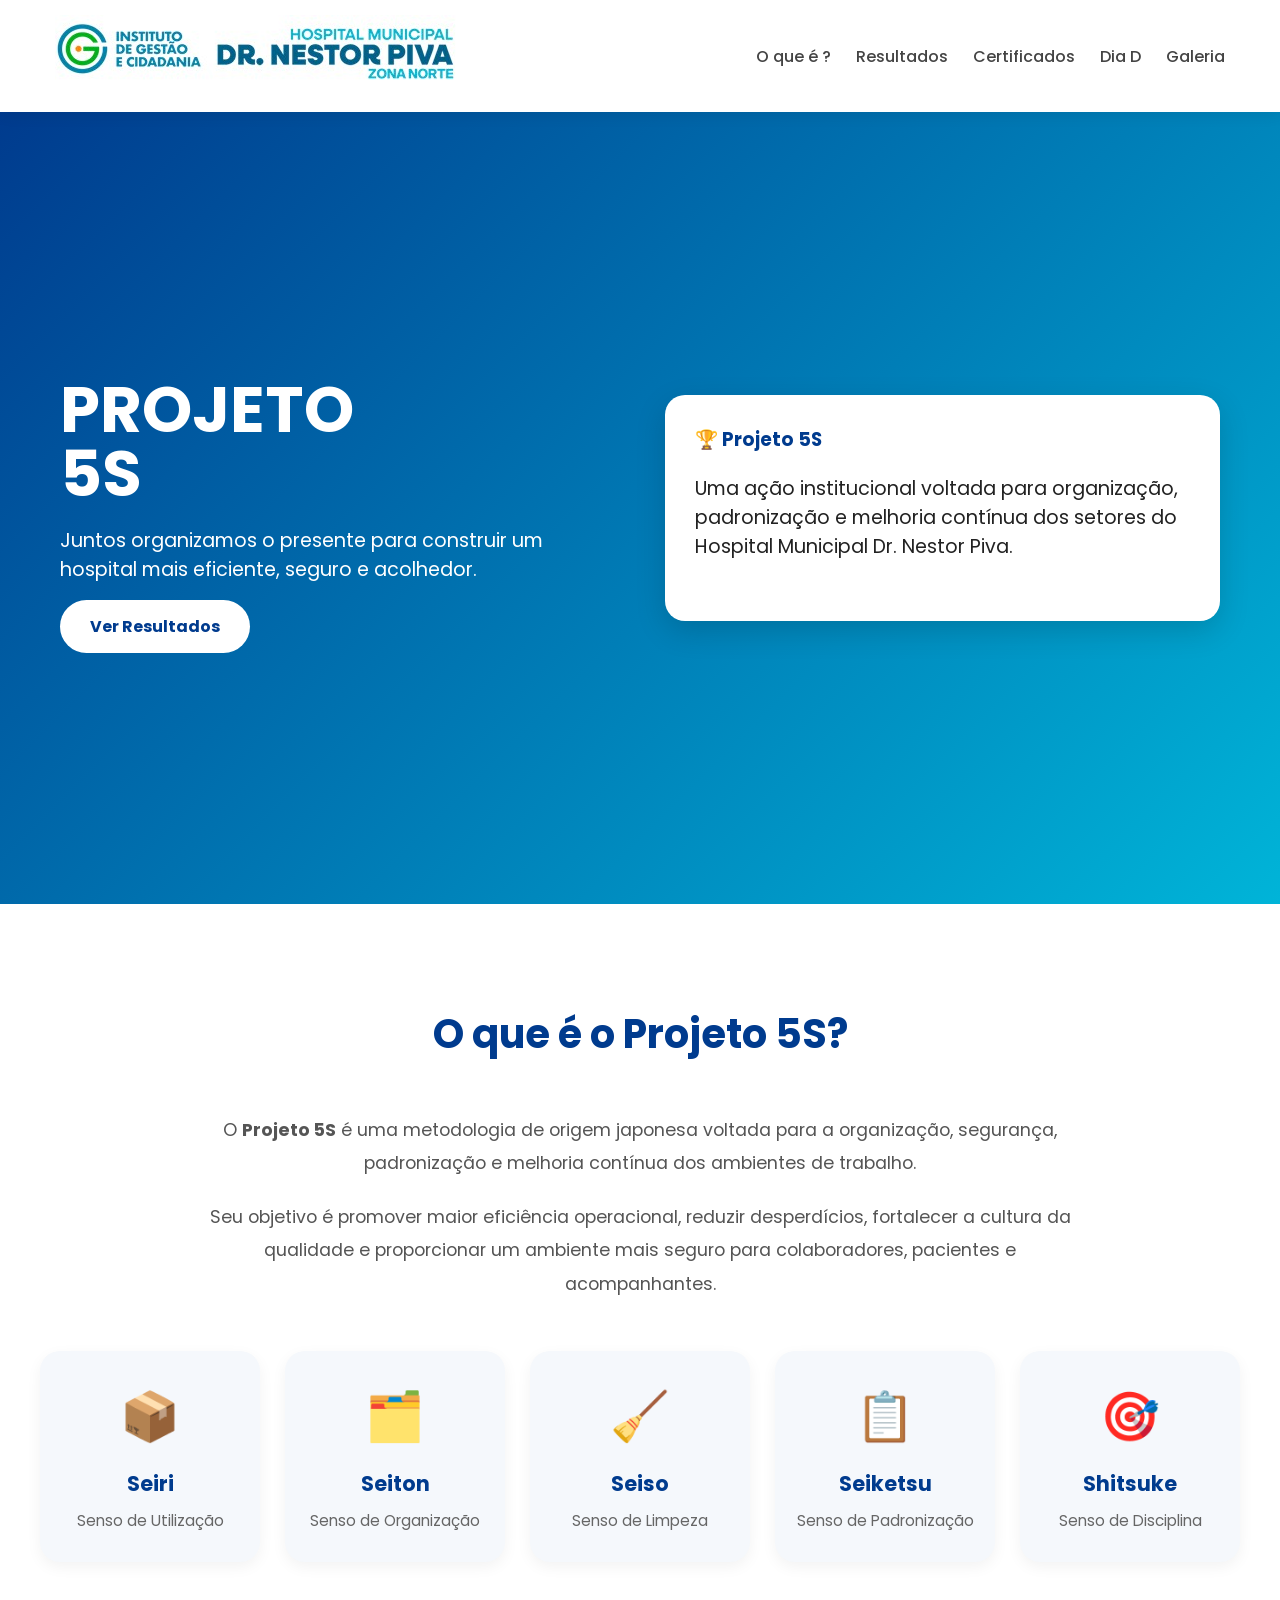
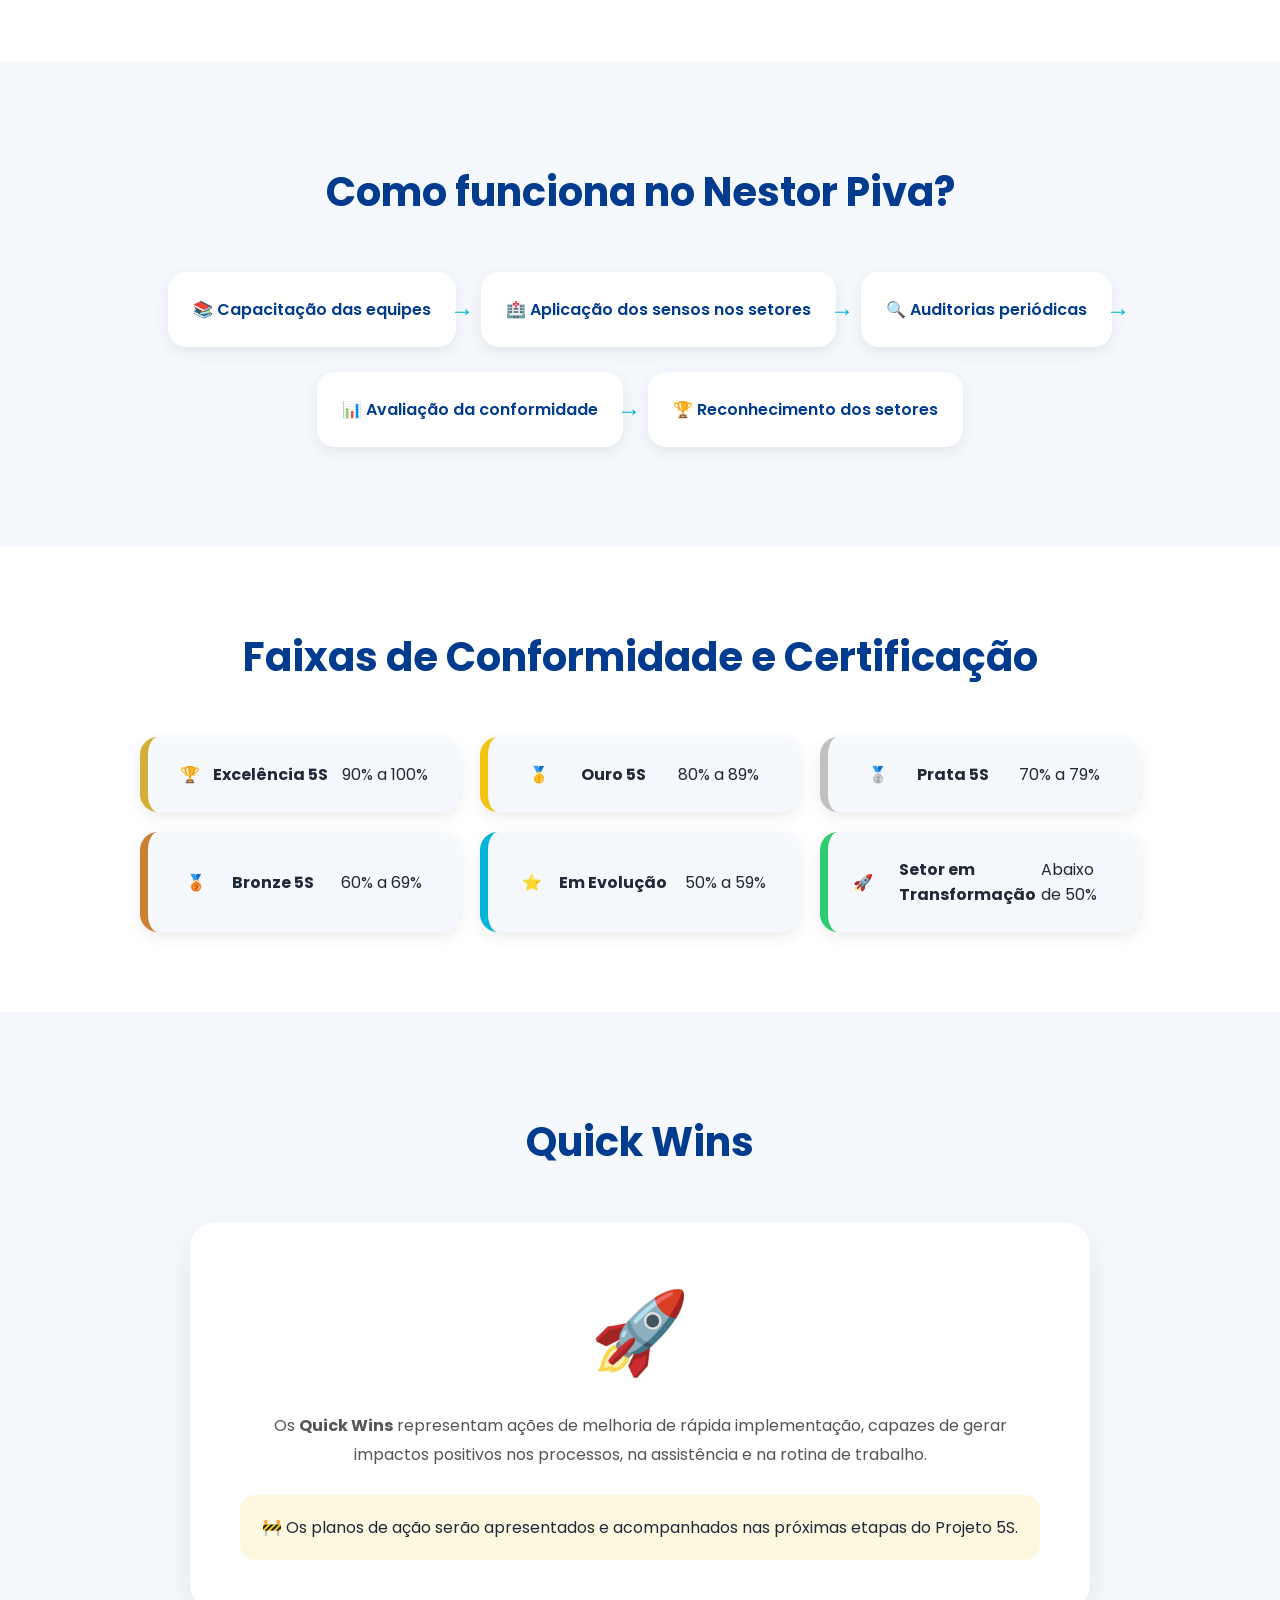
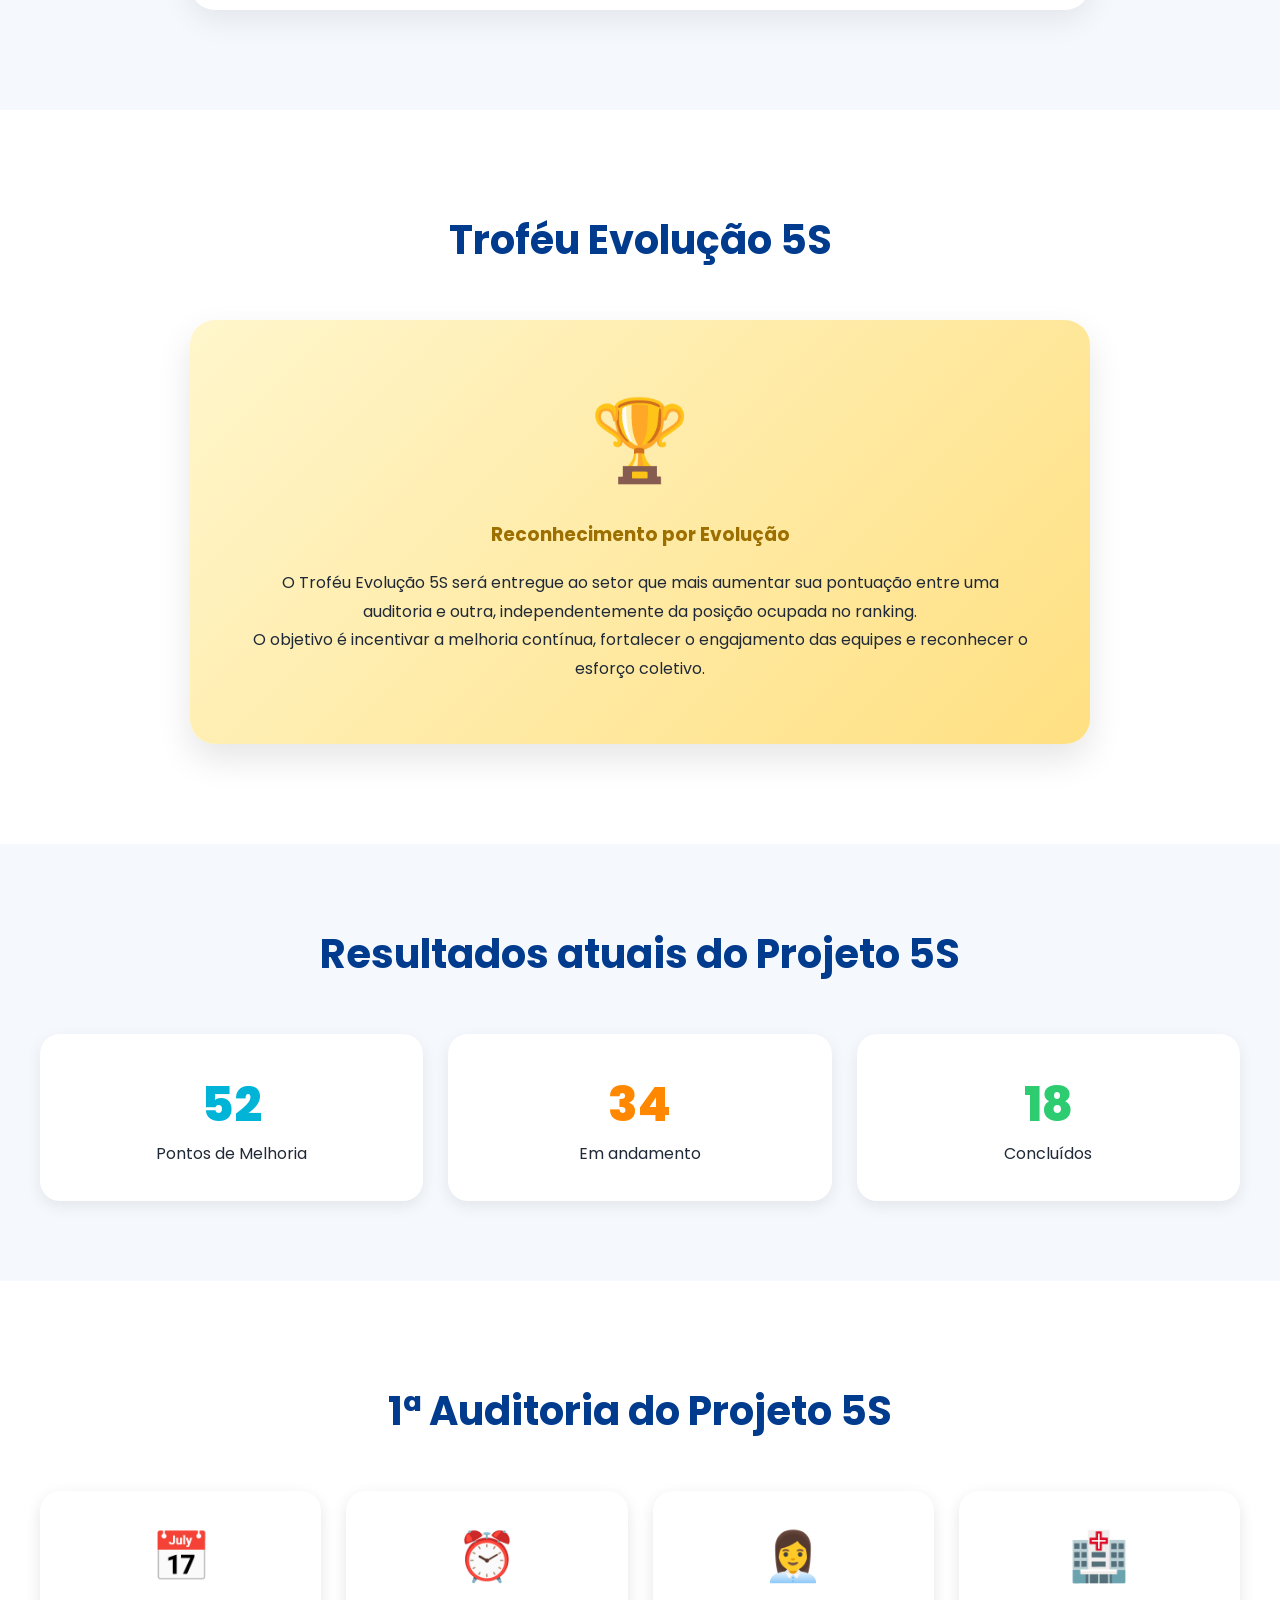
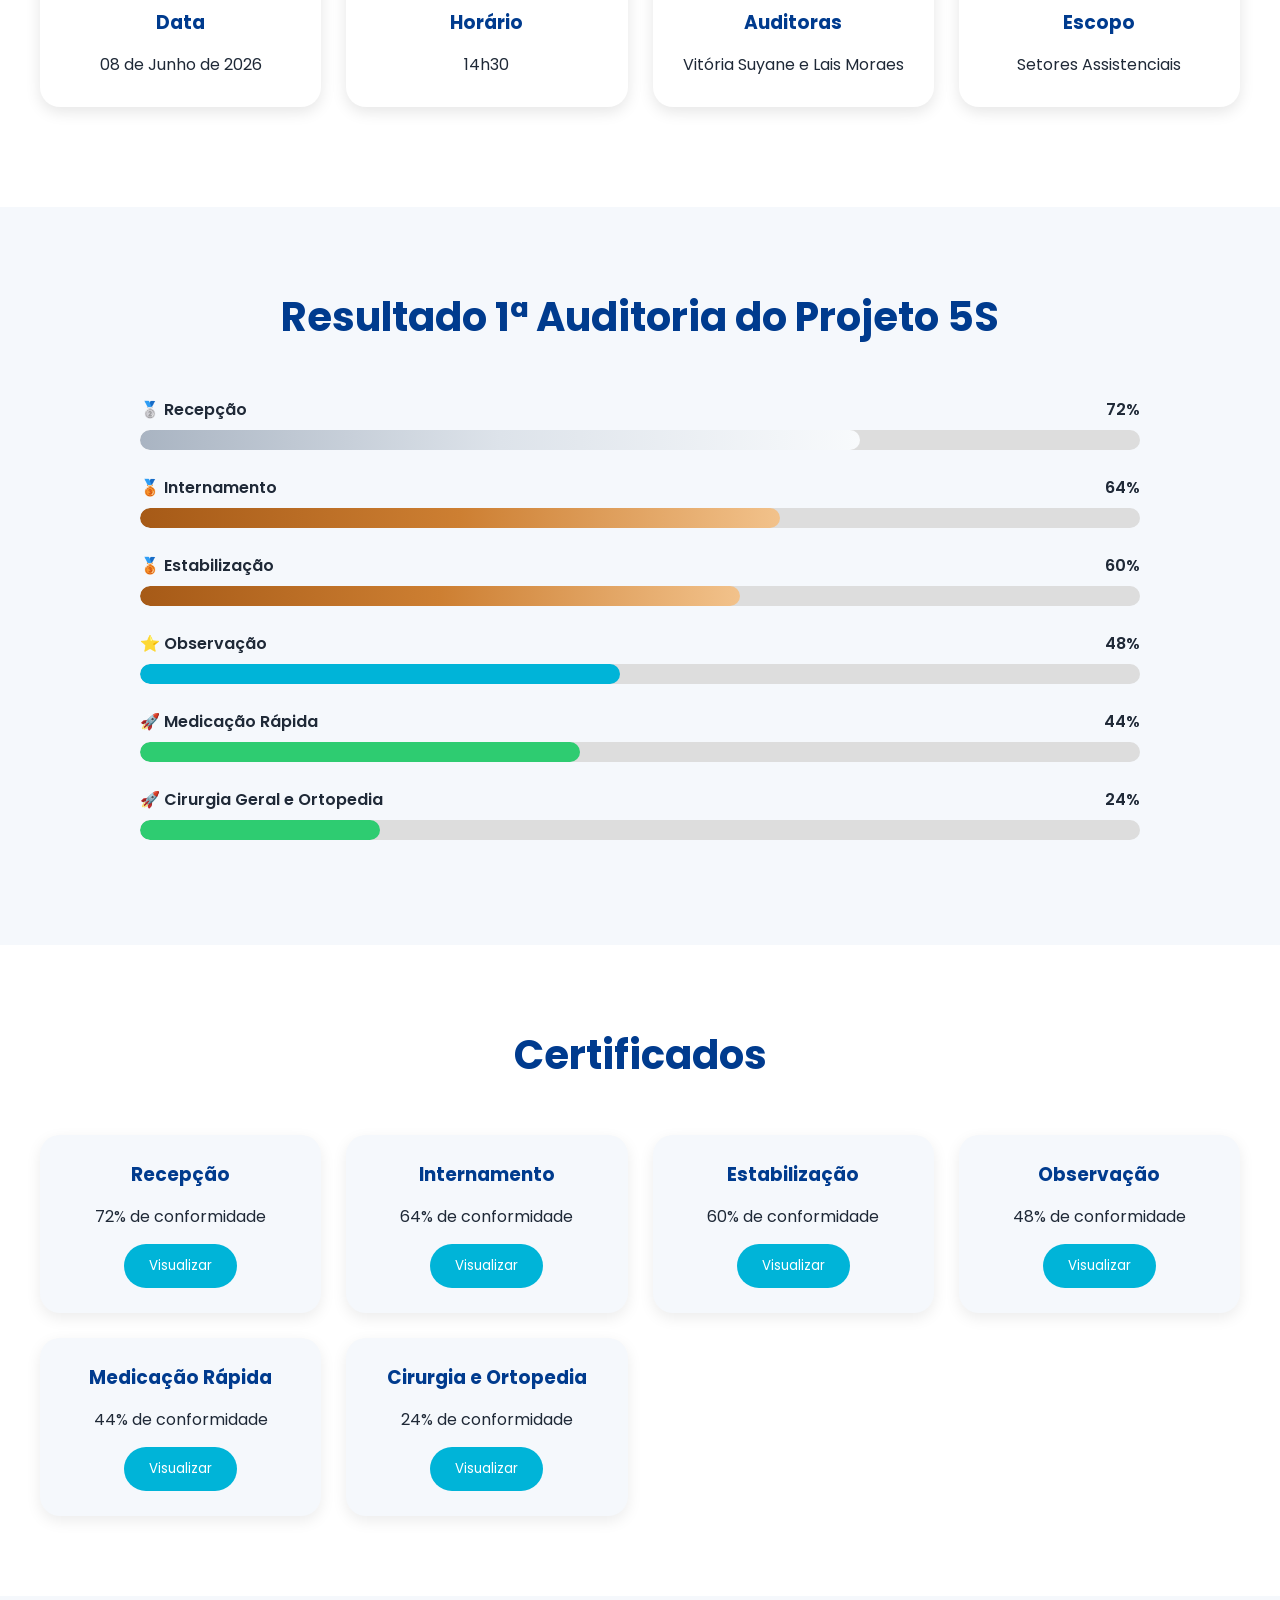
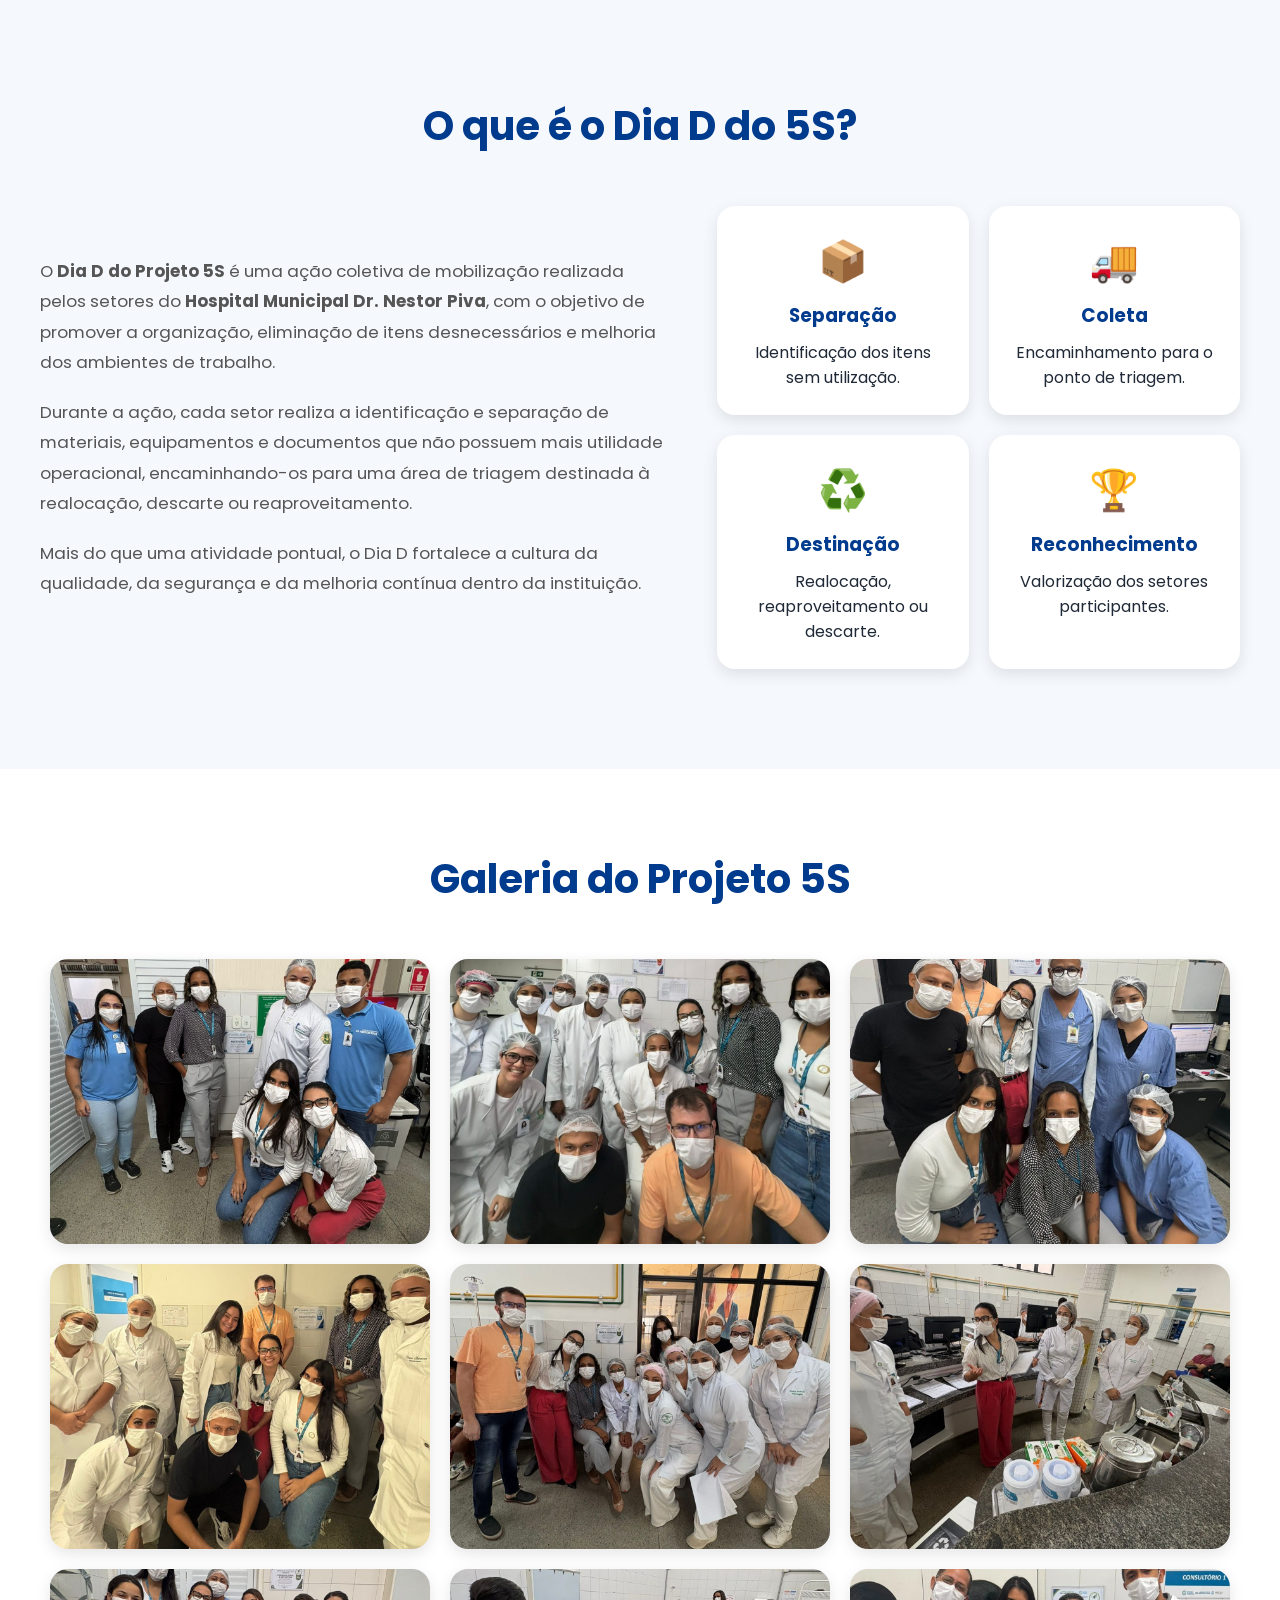
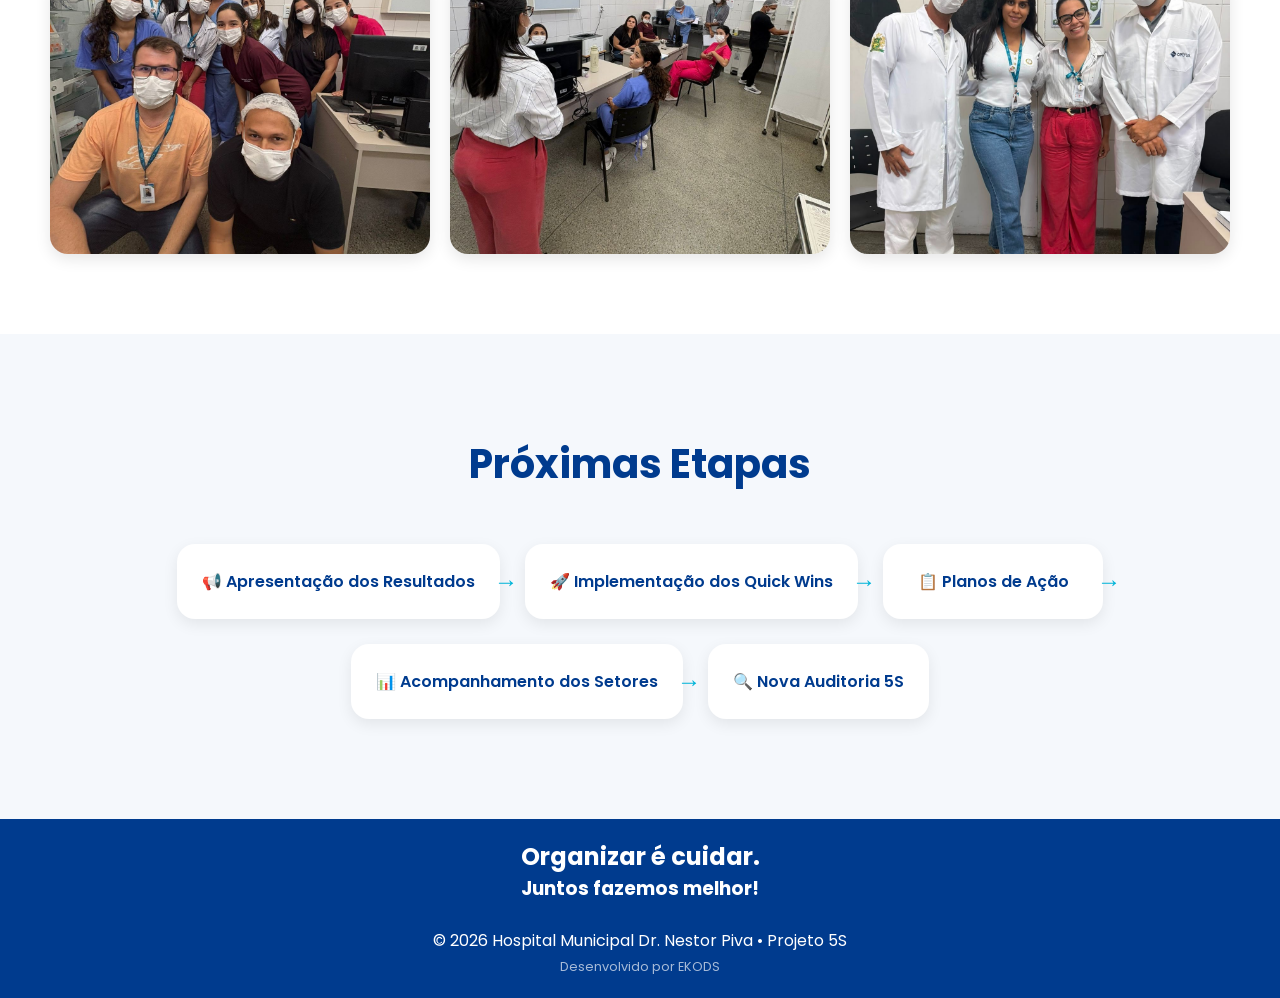
==== commit d622612e: "Add files via upload" ====
--- a/index.html
+++ b/index.html
@@ -35,10 +35,10 @@
 
             <div class="menu">
 
-                <a href="#sobre5s">Projeto 5S</a>
-                <a href="#dia-d">Dia D</a>
+                <a href="#sobre5s">O que é ?</a>
                 <a href="#resultados">Resultados</a>
                 <a href="#certificados">Certificados</a>
+                <a href="#dia-d">Dia D</a>
                 <a href="#galeria">Galeria</a>
 
             </div>
@@ -53,7 +53,7 @@
 
             <div>
 
-                <h1>DIA D<br>DO 5S</h1>
+                <h1>PROJETO<br>5S</h1>
 
                 <p>
                     Juntos organizamos o presente para construir
@@ -82,42 +82,6 @@
 
     </section>
 
-    <section class="info-auditoria">
-
-        <div class="section-title">
-            <h2>1ª Auditoria do Projeto 5S</h2>
-        </div>
-
-        <div class="audit-grid">
-
-            <div class="audit-card">
-                <span>📅</span>
-                <h3>Data</h3>
-                <p>08 de Junho de 2026</p>
-            </div>
-
-            <div class="audit-card">
-                <span>⏰</span>
-                <h3>Horário</h3>
-                <p>14h30</p>
-            </div>
-
-            <div class="audit-card">
-                <span>👩‍💼</span>
-                <h3>Auditoras</h3>
-                <p>Vitória Suyane e Lais Moraes</p>
-            </div>
-
-            <div class="audit-card">
-                <span>🏥</span>
-                <h3>Escopo</h3>
-                <p>Setores Assistenciais</p>
-            </div>
-
-        </div>
-
-    </section>
-
     <section id="sobre5s" class="sobre-5s">
 
         <div class="section-title">
@@ -129,7 +93,7 @@
         <div class="sobre-content">
 
             <p>
-                O Projeto 5S é uma metodologia de origem japonesa voltada para a
+                O <strong>Projeto 5S</strong> é uma metodologia de origem japonesa voltada para a
                 organização, segurança, padronização e melhoria contínua dos ambientes
                 de trabalho.
             </p>
@@ -312,6 +276,259 @@
                 fortalecer o engajamento das equipes e reconhecer
                 o esforço coletivo.
             </p>
+
+        </div>
+
+    </section>
+
+    <section id="resultados" class="stats">
+
+        <div class="section-title">
+
+            <h2>Resultados atuais do Projeto 5S</h2>
+
+        </div>
+
+        <div class="stats-grid">
+
+            <div class="stat-card melhorias">
+
+                <div class="numberCounter" data-target="52">0</div>
+                <p>Pontos de Melhoria</p>
+
+            </div>
+
+            <div class="stat-card andamento">
+
+                <div class="numberCounter" data-target="34">0</div>
+                <p>Em andamento</p>
+
+            </div>
+
+            <div class="stat-card concluidos">
+
+                <div class="numberCounter" data-target="18">0</div>
+                <p>Concluídos</p>
+
+            </div>
+
+        </div>
+
+    </section>
+
+    <section class="info-auditoria">
+
+        <div class="section-title">
+            <h2>1ª Auditoria do Projeto 5S</h2>
+        </div>
+
+        <div class="audit-grid">
+
+            <div class="audit-card">
+                <span>📅</span>
+                <h3>Data</h3>
+                <p>08 de Junho de 2026</p>
+            </div>
+
+            <div class="audit-card">
+                <span>⏰</span>
+                <h3>Horário</h3>
+                <p>14h30</p>
+            </div>
+
+            <div class="audit-card">
+                <span>👩‍💼</span>
+                <h3>Auditoras</h3>
+                <p>Vitória Suyane e Lais Moraes</p>
+            </div>
+
+            <div class="audit-card">
+                <span>🏥</span>
+                <h3>Escopo</h3>
+                <p>Setores Assistenciais</p>
+            </div>
+
+        </div>
+
+    </section>
+
+    <section id="ranking" class="ranking">
+
+        <div class="section-title">
+
+            <h2>Resultado 1ª Auditoria do Projeto 5S</h2>
+
+        </div>
+
+        <div class="ranking-container">
+
+            <div class="rank-item">
+
+                <div class="rank-top">
+
+                    <span>🥈 Recepção</span>
+                    <span>72%</span>
+
+                </div>
+
+                <div class="progress">
+
+                    <div class="progress-fill" style="background:linear-gradient(90deg,#A9B4C2,#DDE3EA,#F8FAFC)" data-width="72"></div>
+
+                </div>
+
+            </div>
+
+            <div class="rank-item">
+
+                <div class="rank-top">
+
+                    <span>🥉 Internamento</span>
+                    <span>64%</span>
+
+                </div>
+
+                <div class="progress">
+
+                    <div class="progress-fill" style="background:linear-gradient(90deg, #A65A17,#CD7F32,#F2C28B)" data-width="64"></div>
+
+                </div>
+
+            </div>
+
+            <div class="rank-item">
+
+                <div class="rank-top">
+
+                    <span>🥉 Estabilização</span>
+                    <span>60%</span>
+
+                </div>
+
+                <div class="progress">
+
+                    <div class="progress-fill" style="background:linear-gradient(90deg, #A65A17,#CD7F32,#F2C28B)" data-width="60"></div>
+
+                </div>
+
+            </div>
+
+            <div class="rank-item">
+
+                <div class="rank-top">
+                    <span>⭐ Observação</span>
+                    <span>48%</span>
+                </div>
+
+                <div class="progress">
+                    <div class="progress-fill" style="background:var(--secondary)"data-width="48"></div>
+                </div>
+
+            </div>
+
+            <div class="rank-item">
+
+                <div class="rank-top">
+                    <span>🚀 Medicação Rápida</span>
+                    <span>44%</span>
+                </div>
+
+                <div class="progress">
+                    <div class="progress-fill" style="background:var(--success)"data-width="44"></div>
+                </div>
+
+            </div>
+
+            <div class="rank-item">
+
+                <div class="rank-top">
+                    <span>🚀 Cirurgia Geral e Ortopedia</span>
+                    <span>24%</span>
+                </div>
+
+                <div class="progress">
+                    <div class="progress-fill" style="background:var(--success)"data-width="24"></div>
+                </div>
+
+        </div>
+
+    </section>
+
+    <section id="certificados" class="certificados">
+
+        <div class="section-title">
+
+            <h2>Certificados</h2>
+
+        </div>
+
+        <div class="cards">
+
+            <div class="card">
+
+                <h3>Recepção</h3>
+                <p>72% de conformidade</p>
+
+                <button onclick="abrirCertificado('Recepção')">
+                    Visualizar
+                </button>
+
+            </div>
+
+            <div class="card">
+
+                <h3>Internamento</h3>
+                <p>64% de conformidade</p>
+
+                <button onclick="abrirCertificado('Internamento')">
+                    Visualizar
+                </button>
+
+            </div>
+
+            <div class="card">
+
+                <h3>Estabilização</h3>
+                <p>60% de conformidade</p>
+
+                <button onclick="abrirCertificado('Estabilização')">
+                    Visualizar
+                </button>
+
+            </div>
+
+            <div class="card">
+
+                <h3>Observação</h3>
+                <p>48% de conformidade</p>
+
+                <button onclick="abrirCertificado('Observação')">
+                    Visualizar
+                </button>
+
+            </div>
+
+            <div class="card">
+
+                <h3>Medicação Rápida</h3>
+                <p>44% de conformidade</p>
+
+                <button onclick="abrirCertificado('Medicação Rápida')">
+                    Visualizar
+                </button>
+
+            </div>
+
+            <div class="card">
+
+                <h3>Cirurgia e Ortopedia</h3>
+                <p>24% de conformidade</p>
+
+                <button onclick="abrirCertificado('Cirurgia e Ortopedia')">
+                    Visualizar
+                </button>
+
+            </div>
 
         </div>
 
@@ -384,225 +601,6 @@
         </div>
 
     </section> 
-
-</section>
-
-    <section id="resultados" class="stats">
-
-        <div class="section-title">
-
-            <h2>Resultados atuais do Projeto 5S</h2>
-
-        </div>
-
-        <div class="stats-grid">
-
-            <div class="stat-card melhorias">
-
-                <div class="numberCounter" data-target="52">0</div>
-                <p>Pontos de Melhoria</p>
-
-            </div>
-
-            <div class="stat-card andamento">
-
-                <div class="numberCounter" data-target="34">0</div>
-                <p>Em andamento</p>
-
-            </div>
-
-            <div class="stat-card concluidos">
-
-                <div class="numberCounter" data-target="18">0</div>
-                <p>Concluídos</p>
-
-            </div>
-
-        </div>
-
-    </section>
-
-    <section id="ranking" class="ranking">
-
-        <div class="section-title">
-
-            <h2>Resultado 1ª Auditoria do Projeto 5S</h2>
-
-        </div>
-
-        <div class="ranking-container">
-
-            <div class="rank-item">
-
-                <div class="rank-top">
-
-                    <span>🥈 Recepção</span>
-                    <span>72%</span>
-
-                </div>
-
-                <div class="progress">
-
-                    <div class="progress-fill" style="background:linear-gradient(90deg,#A9B4C2,#DDE3EA,#F8FAFC)" data-width="72"></div>
-
-                </div>
-
-            </div>
-
-            <div class="rank-item">
-
-                <div class="rank-top">
-
-                    <span>🥉 Internamento</span>
-                    <span>64%</span>
-
-                </div>
-
-                <div class="progress">
-
-                    <div class="progress-fill" style="background:linear-gradient(90deg, #A65A17,#CD7F32,#F2C28B)" data-width="64"></div>
-
-                </div>
-
-            </div>
-
-            <div class="rank-item">
-
-                <div class="rank-top">
-
-                    <span>🥉 Estabilização</span>
-                    <span>60%</span>
-
-                </div>
-
-                <div class="progress">
-
-                    <div class="progress-fill" style="background:linear-gradient(90deg, #A65A17,#CD7F32,#F2C28B)" data-width="60"></div>
-
-                </div>
-
-            </div>
-
-            <div class="rank-item">
-
-                <div class="rank-top">
-                    <span>⭐ Observação</span>
-                    <span>48%</span>
-                </div>
-
-                <div class="progress">
-                    <div class="progress-fill" style="background:var(--secondary)"data-width="48"></div>
-                </div>
-
-            </div>
-
-            <div class="rank-item">
-
-                <div class="rank-top">
-                    <span>🚀 Medicação Rápida</span>
-                    <span>44%</span>
-                </div>
-
-                <div class="progress">
-                    <div class="progress-fill" style="background:var(--success)"data-width="44"></div>
-                </div>
-
-            </div>
-
-            <div class="rank-item">
-
-                <div class="rank-top">
-                    <span>🚀 Cirurgia Geral e Ortopedia</span>
-                    <span>24%</span>
-                </div>
-
-                <div class="progress">
-                    <div class="progress-fill" style="background:var(--success)"data-width="24"></div>
-                </div>
-
-        </div>
-
-    </section>
-
-    <section id="certificados" class="certificados">
-
-        <div class="section-title">
-
-            <h2>Certificados</h2>
-
-        </div>
-
-        <div class="cards">
-
-            <div class="card">
-
-                <h3>Recepção</h3>
-                <p>72% de conformidade</p>
-
-                <button onclick="abrirCertificado('Recepção')">
-                    Visualizar
-                </button>
-
-            </div>
-
-            <div class="card">
-
-                <h3>Internamento</h3>
-                <p>64% de conformidade</p>
-
-                <button onclick="abrirCertificado('Internamento')">
-                    Visualizar
-                </button>
-
-            </div>
-
-            <div class="card">
-
-                <h3>Estabilização</h3>
-                <p>60% de conformidade</p>
-
-                <button onclick="abrirCertificado('Estabilização')">
-                    Visualizar
-                </button>
-
-            </div>
-
-            <div class="card">
-
-                <h3>Observação</h3>
-                <p>48% de conformidade</p>
-
-                <button onclick="abrirCertificado('Observação')">
-                    Visualizar
-                </button>
-
-            </div>
-
-            <div class="card">
-
-                <h3>Medicação Rápida</h3>
-                <p>44% de conformidade</p>
-
-                <button onclick="abrirCertificado('Medicação Rápida')">
-                    Visualizar
-                </button>
-
-            </div>
-
-            <div class="card">
-
-                <h3>Cirurgia e Ortopedia</h3>
-                <p>24% de conformidade</p>
-
-                <button onclick="abrirCertificado('Cirurgia e Ortopedia')">
-                    Visualizar
-                </button>
-
-            </div>
-
-        </div>
-
-    </section>
 
     <section id="galeria" class="galeria">
 
--- a/CSS/style.css
+++ b/CSS/style.css
@@ -8,7 +8,7 @@
     -webkit-user-drag: none;
     font-family:'Poppins',sans-serif;
     scroll-behavior: smooth;
-    scroll-padding-top: 50px;
+    scroll-padding-top: 5rem;
 
 }
 
@@ -110,7 +110,7 @@
 
 .hero{
 
-    min-height:85vh;
+    min-height:88vh;
     background:linear-gradient(
     135deg,
     #003b8e,
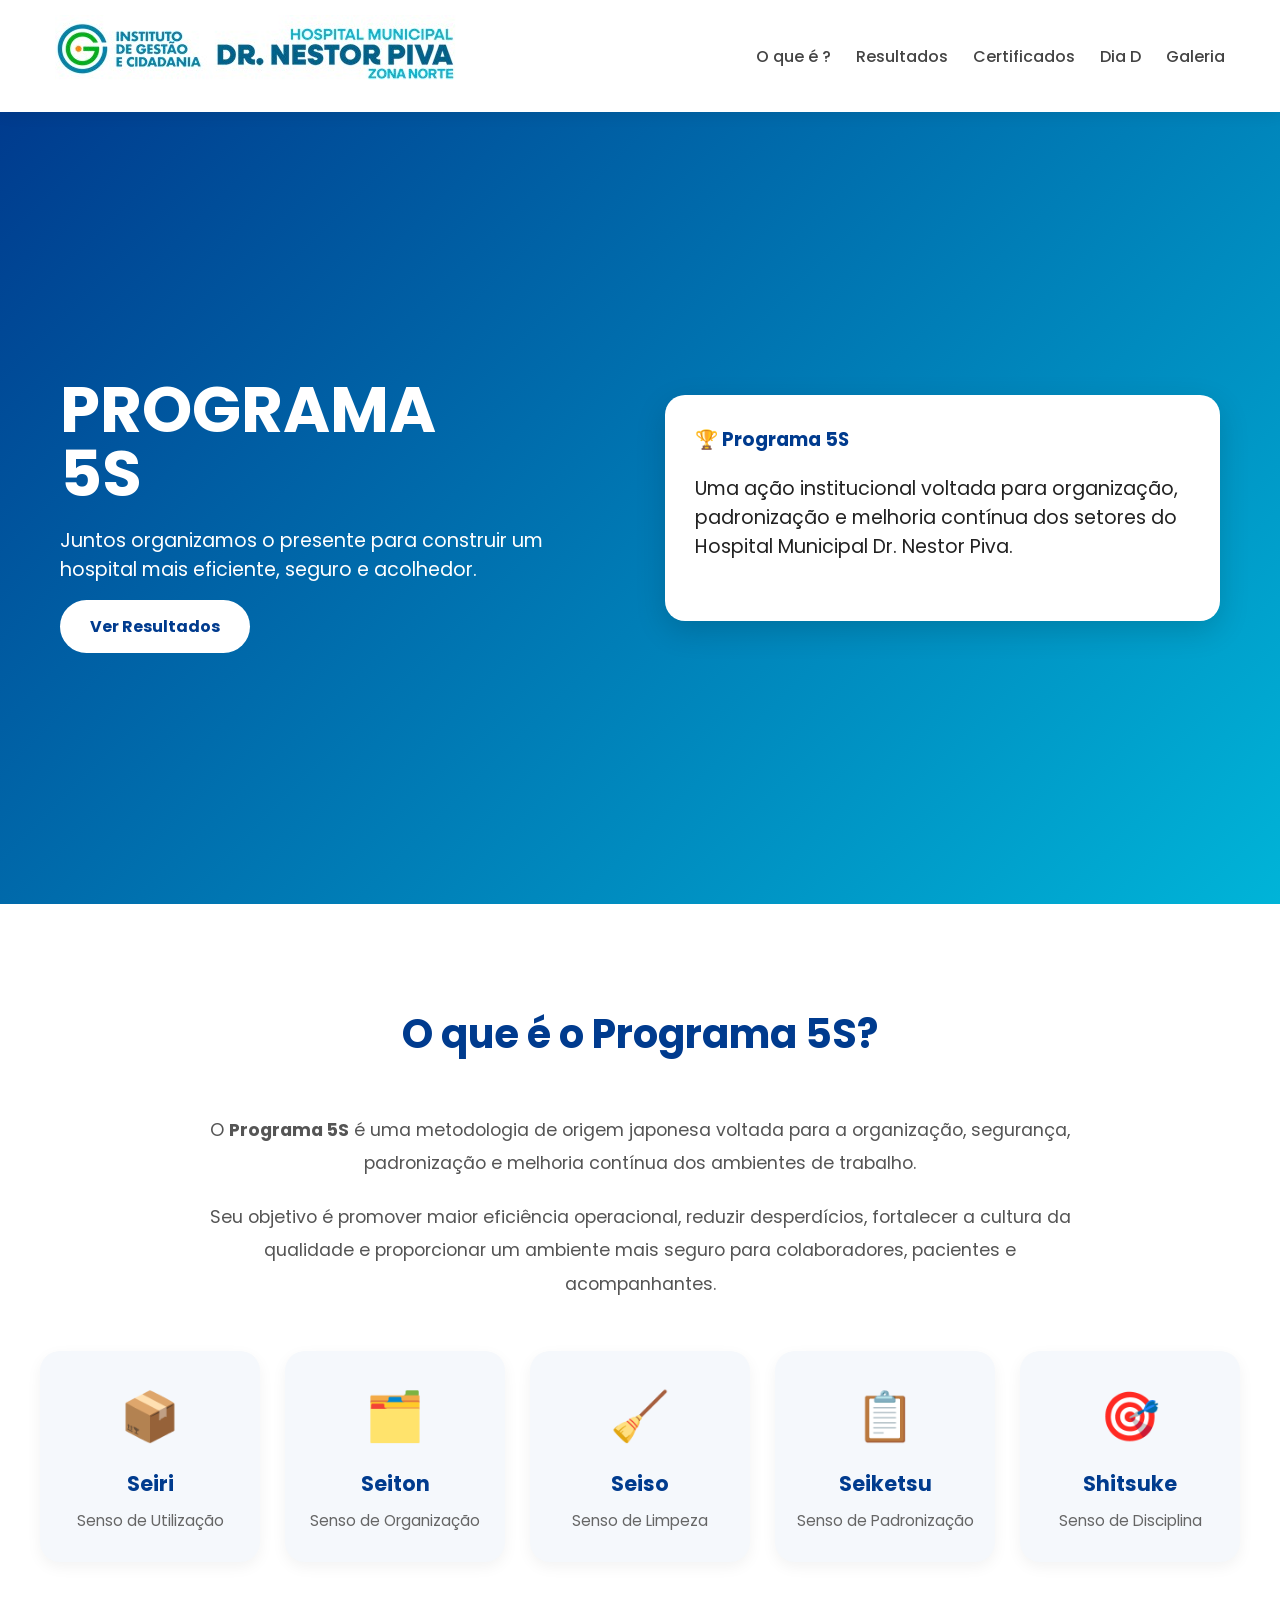
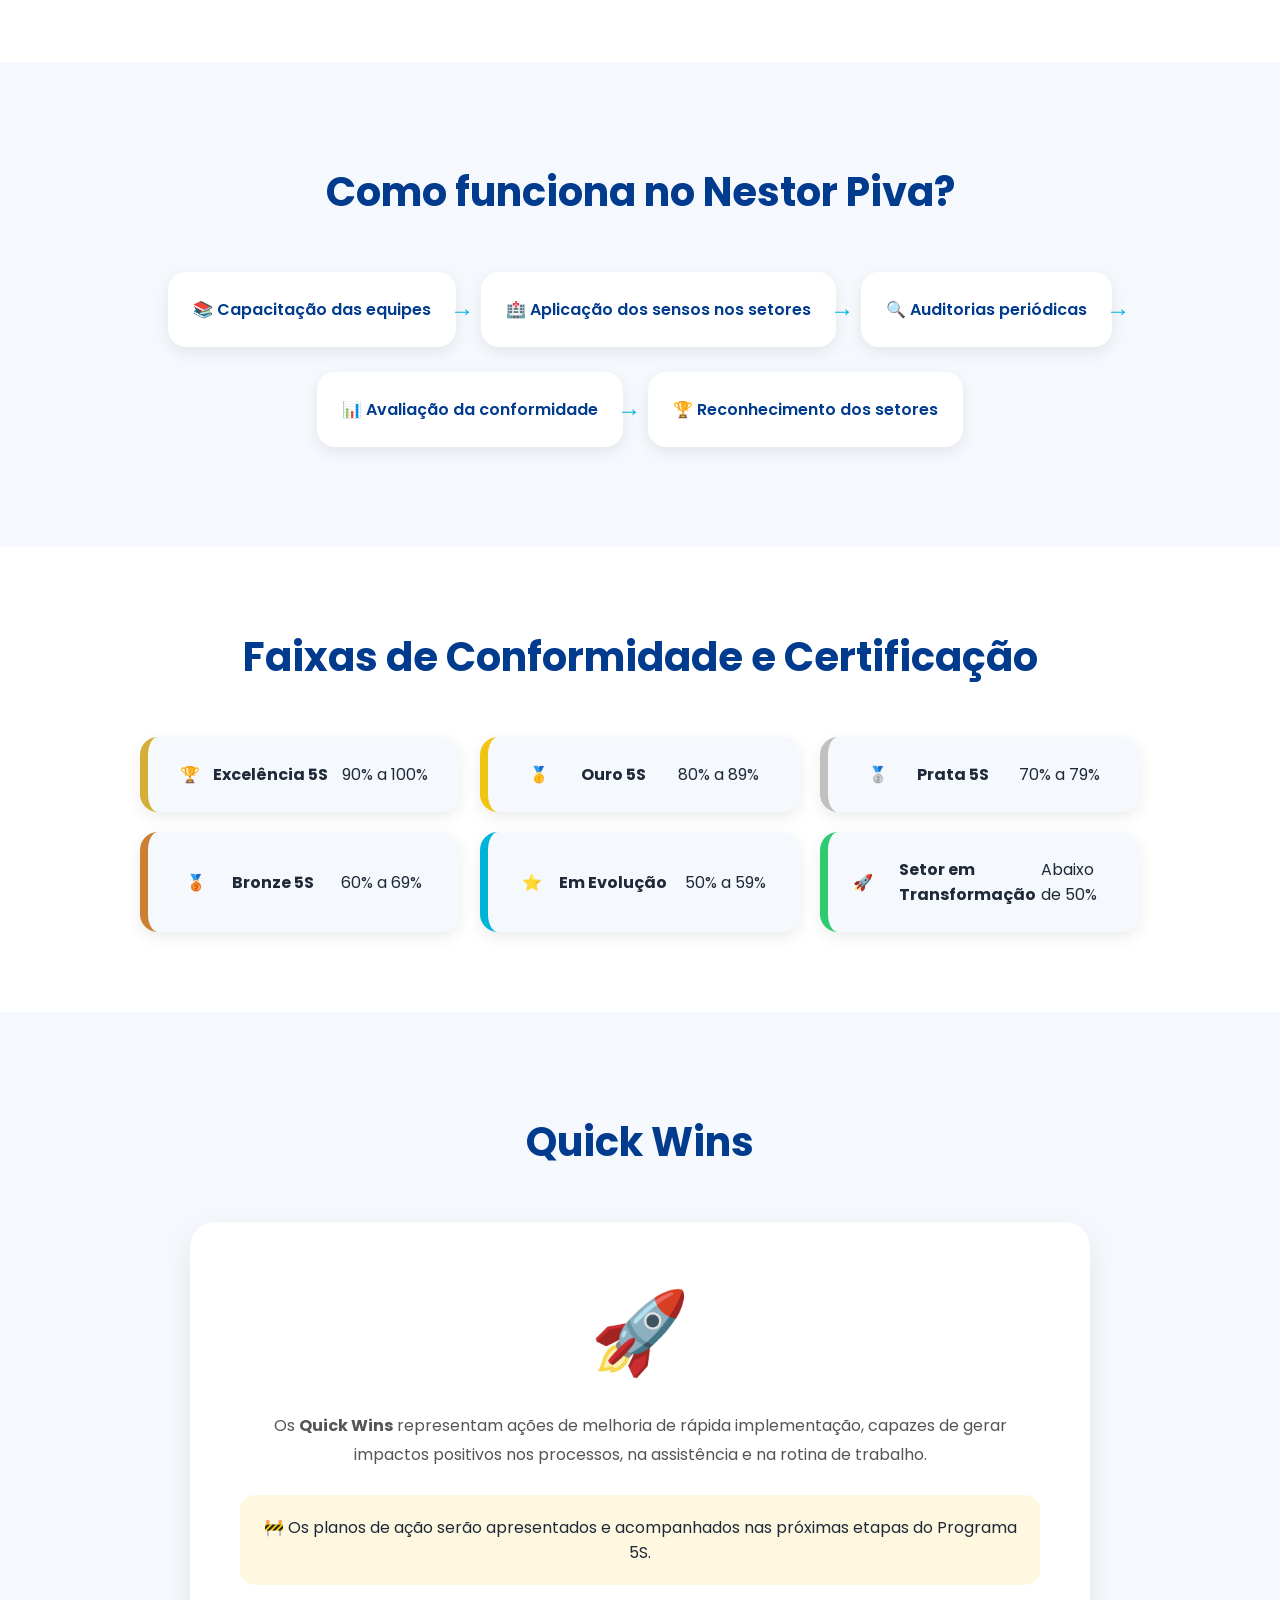
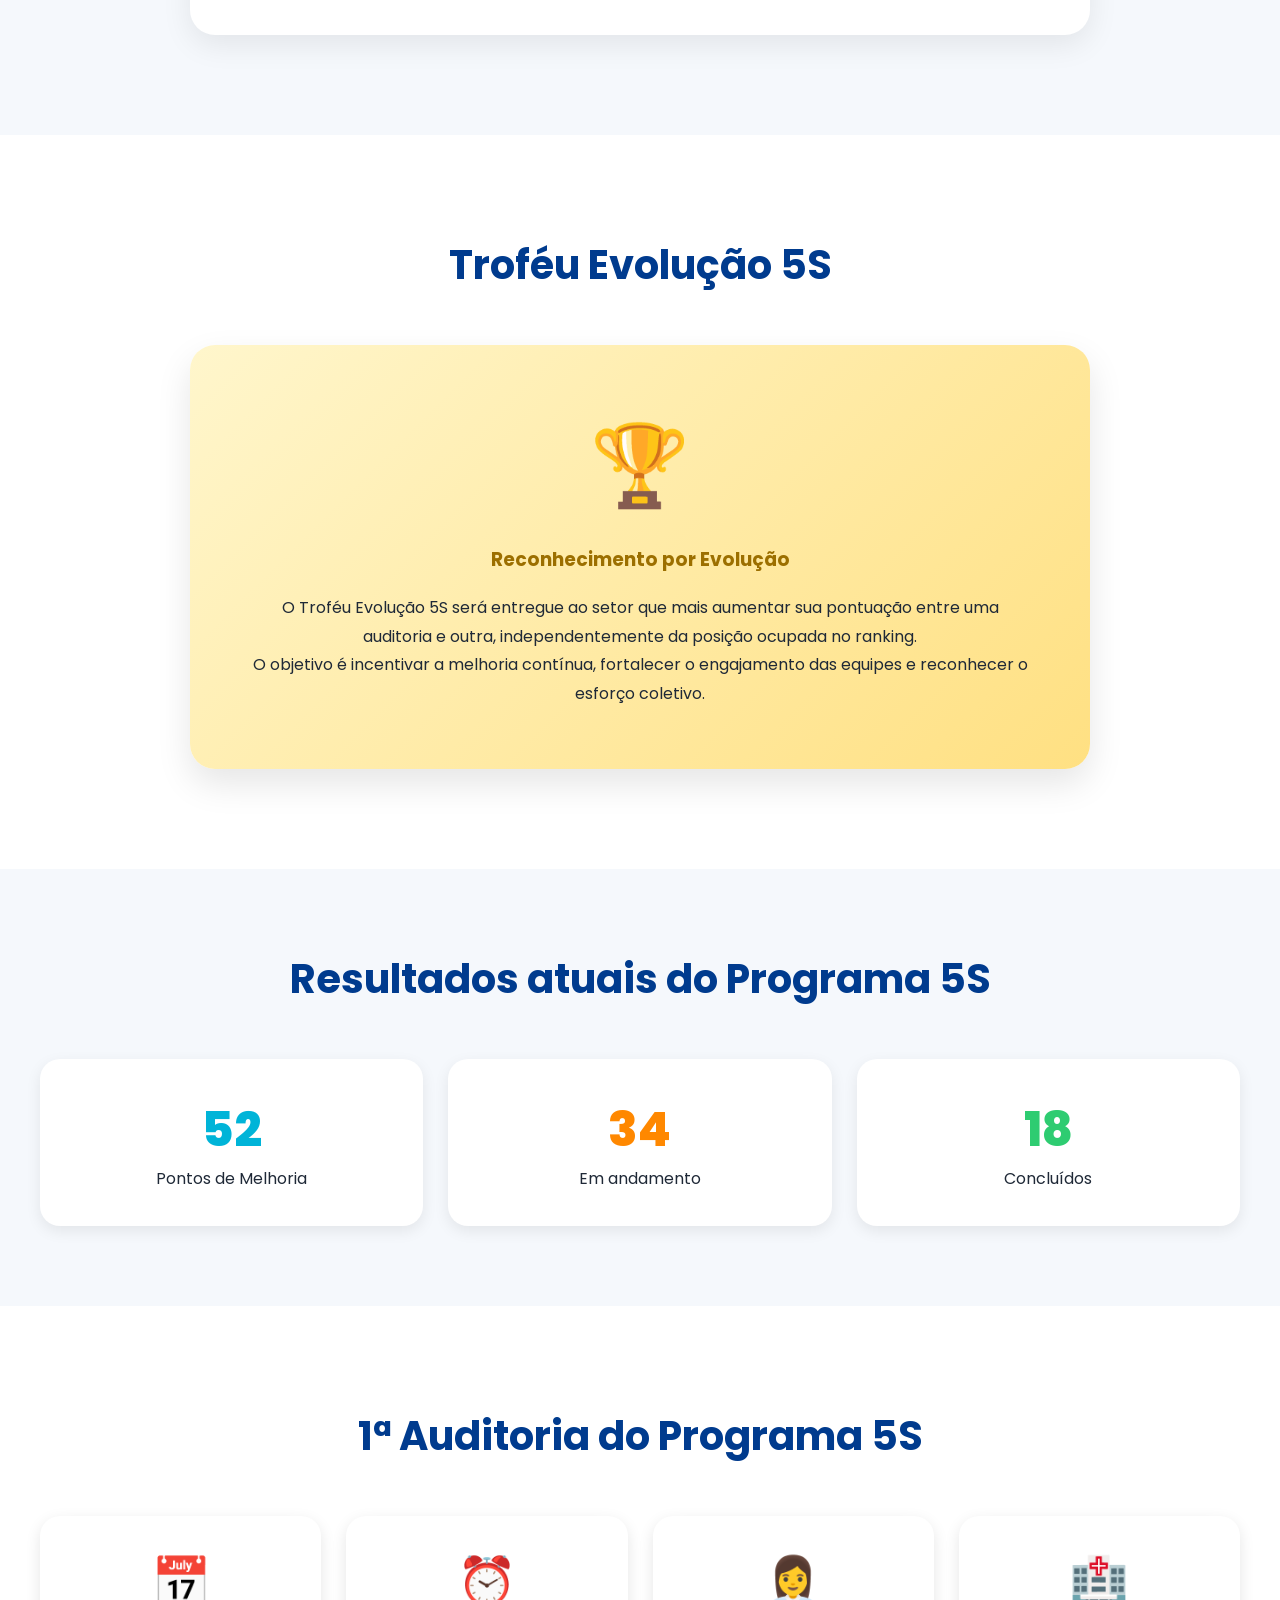
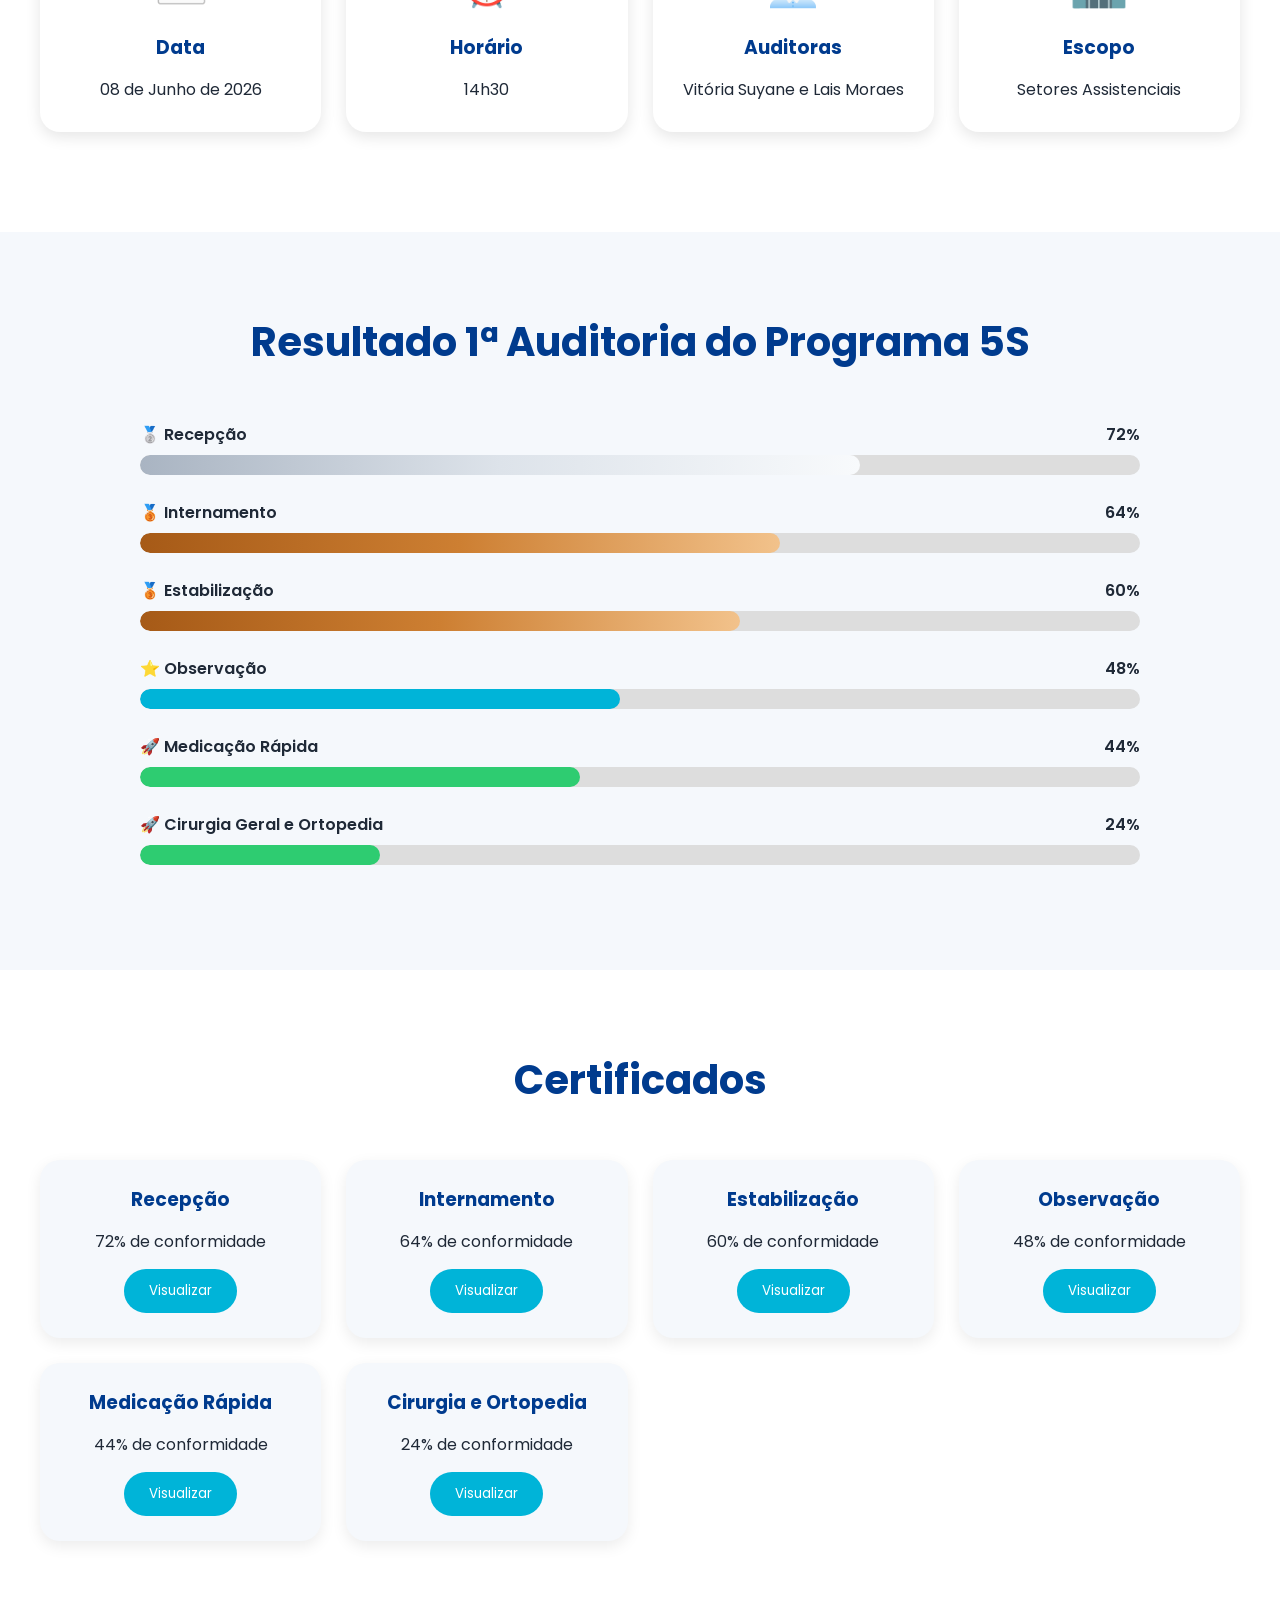
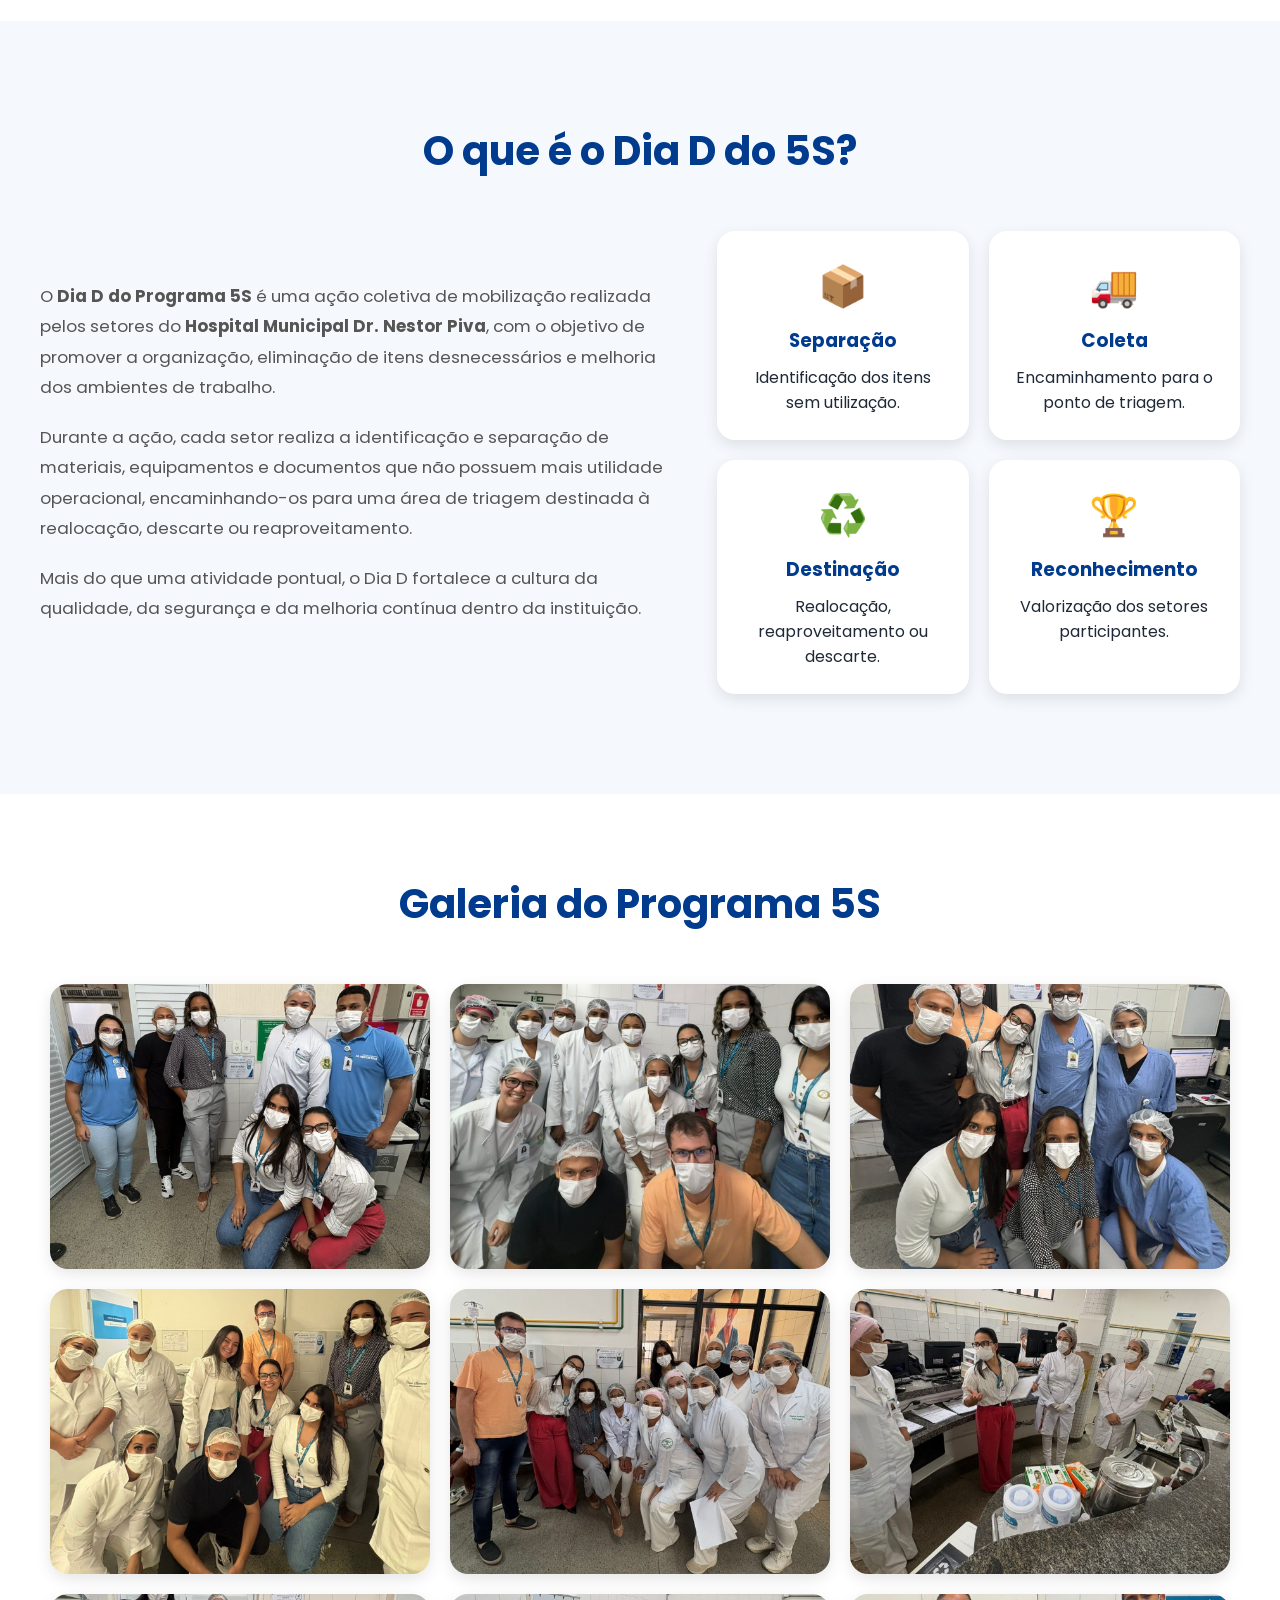
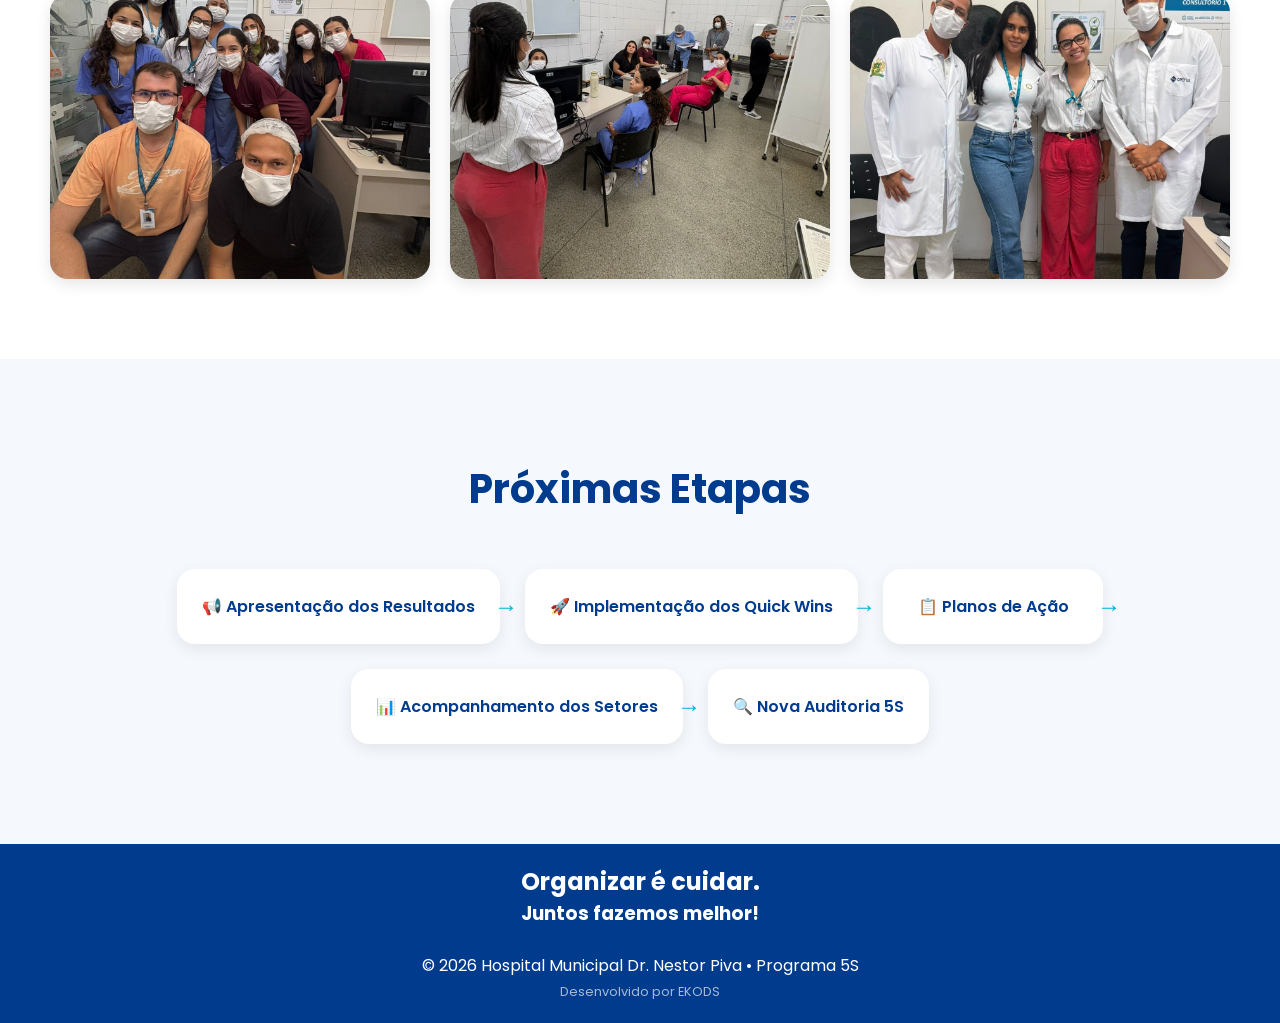
==== commit b705b2cc: "Update print statement from 'Hello' to 'Goodbye'" ====
--- a/index.html
+++ b/index.html
@@ -53,7 +53,7 @@
 
             <div>
 
-                <h1>PROJETO<br>5S</h1>
+                <h1>PROGRAMA<br>5S</h1>
 
                 <p>
                     Juntos organizamos o presente para construir
@@ -68,7 +68,7 @@
 
             <div class="hero-card">
 
-                <h3>🏆 Projeto 5S</h3>
+                <h3>🏆 Programa 5S</h3>
 
                 <p>
                     Uma ação institucional voltada para organização,
@@ -86,14 +86,14 @@
 
         <div class="section-title">
 
-            <h2>O que é o Projeto 5S?</h2>
+            <h2>O que é o Programa 5S?</h2>
 
         </div>
 
         <div class="sobre-content">
 
             <p>
-                O <strong>Projeto 5S</strong> é uma metodologia de origem japonesa voltada para a
+                O <strong>Programa 5S</strong> é uma metodologia de origem japonesa voltada para a
                 organização, segurança, padronização e melhoria contínua dos ambientes
                 de trabalho.
             </p>
@@ -244,7 +244,7 @@
 
             <div class="quickwins-alert">
                 🚧 Os planos de ação serão apresentados e acompanhados
-                nas próximas etapas do Projeto 5S.
+                nas próximas etapas do Programa 5S.
             </div>
 
         </div>
@@ -285,7 +285,7 @@
 
         <div class="section-title">
 
-            <h2>Resultados atuais do Projeto 5S</h2>
+            <h2>Resultados atuais do Programa 5S</h2>
 
         </div>
 
@@ -319,7 +319,7 @@
     <section class="info-auditoria">
 
         <div class="section-title">
-            <h2>1ª Auditoria do Projeto 5S</h2>
+            <h2>1ª Auditoria do Programa 5S</h2>
         </div>
 
         <div class="audit-grid">
@@ -356,7 +356,7 @@
 
         <div class="section-title">
 
-            <h2>Resultado 1ª Auditoria do Projeto 5S</h2>
+            <h2>Resultado 1ª Auditoria do Programa 5S</h2>
 
         </div>
 
@@ -547,7 +547,7 @@
                 <div class="dia-d-text">
 
                     <p>
-                        O <strong>Dia D do Projeto 5S</strong> é uma ação coletiva de mobilização
+                        O <strong>Dia D do Programa 5S</strong> é uma ação coletiva de mobilização
                         realizada pelos setores do <strong>Hospital Municipal Dr. Nestor Piva</strong>,
                         com o objetivo de promover a organização, eliminação de itens
                         desnecessários e melhoria dos ambientes de trabalho.
@@ -606,7 +606,7 @@
 
         <div class="section-title">
 
-            <h2>Galeria do Projeto 5S</h2>
+            <h2>Galeria do Programa 5S</h2>
 
         </div>
 
@@ -666,7 +666,7 @@
         <br>
 
         <p>
-            © 2026 Hospital Municipal Dr. Nestor Piva • Projeto 5S
+            © 2026 Hospital Municipal Dr. Nestor Piva • Programa 5S
         </p>
 
         <small class="creditos">
@@ -708,4 +708,4 @@
 
 </body>
 
-</html>+</html>
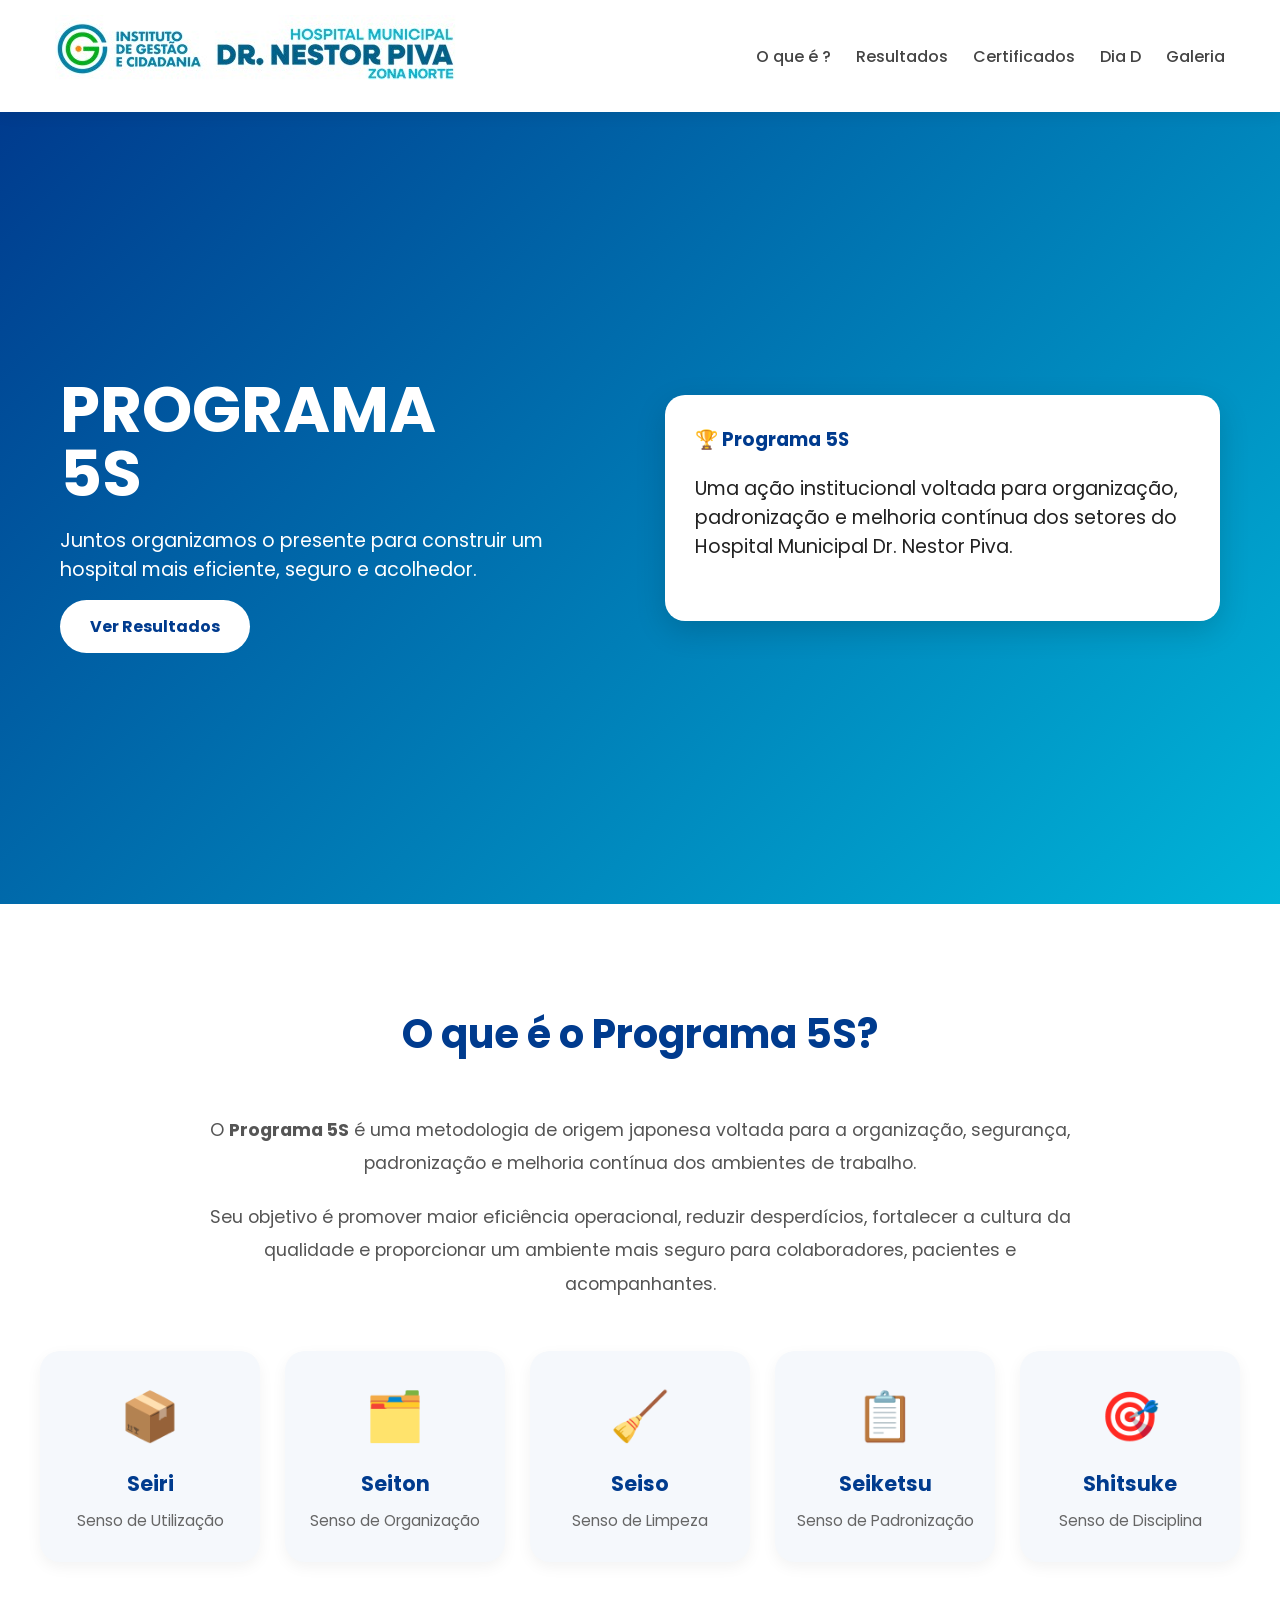
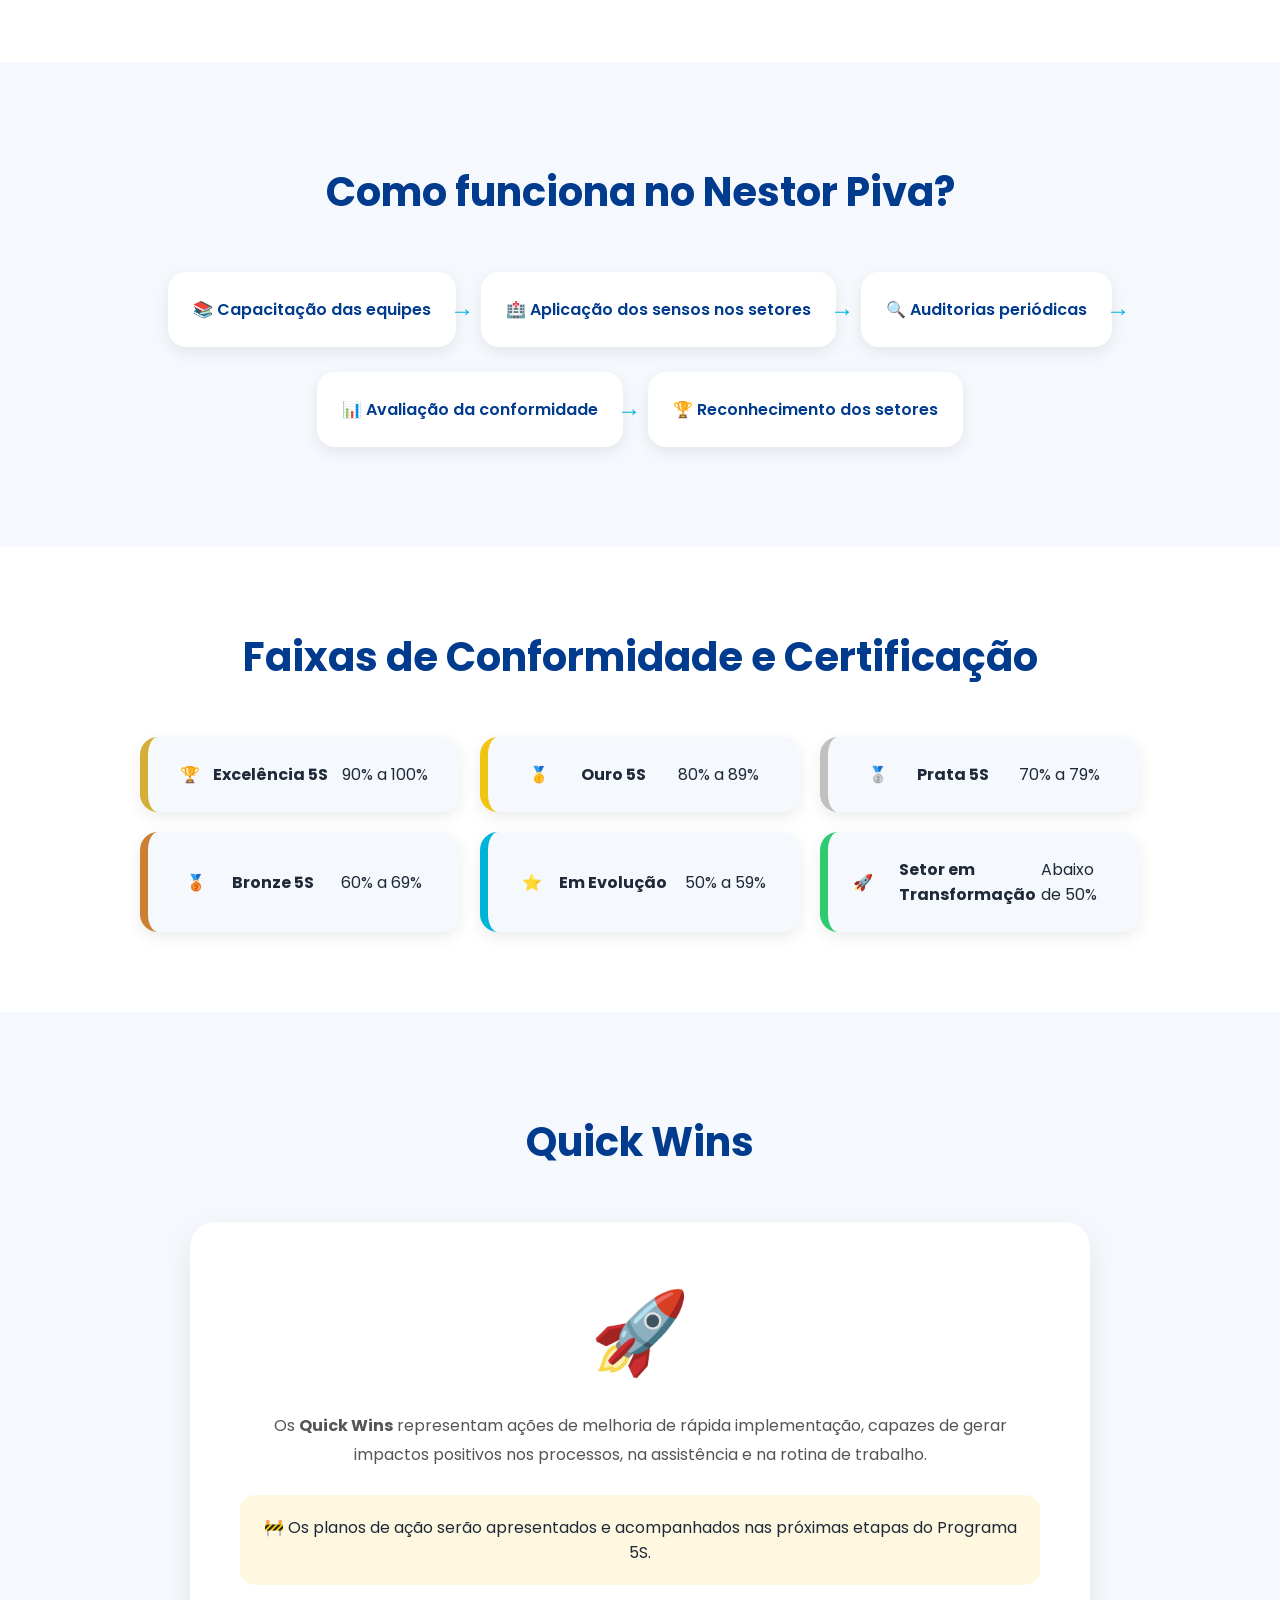
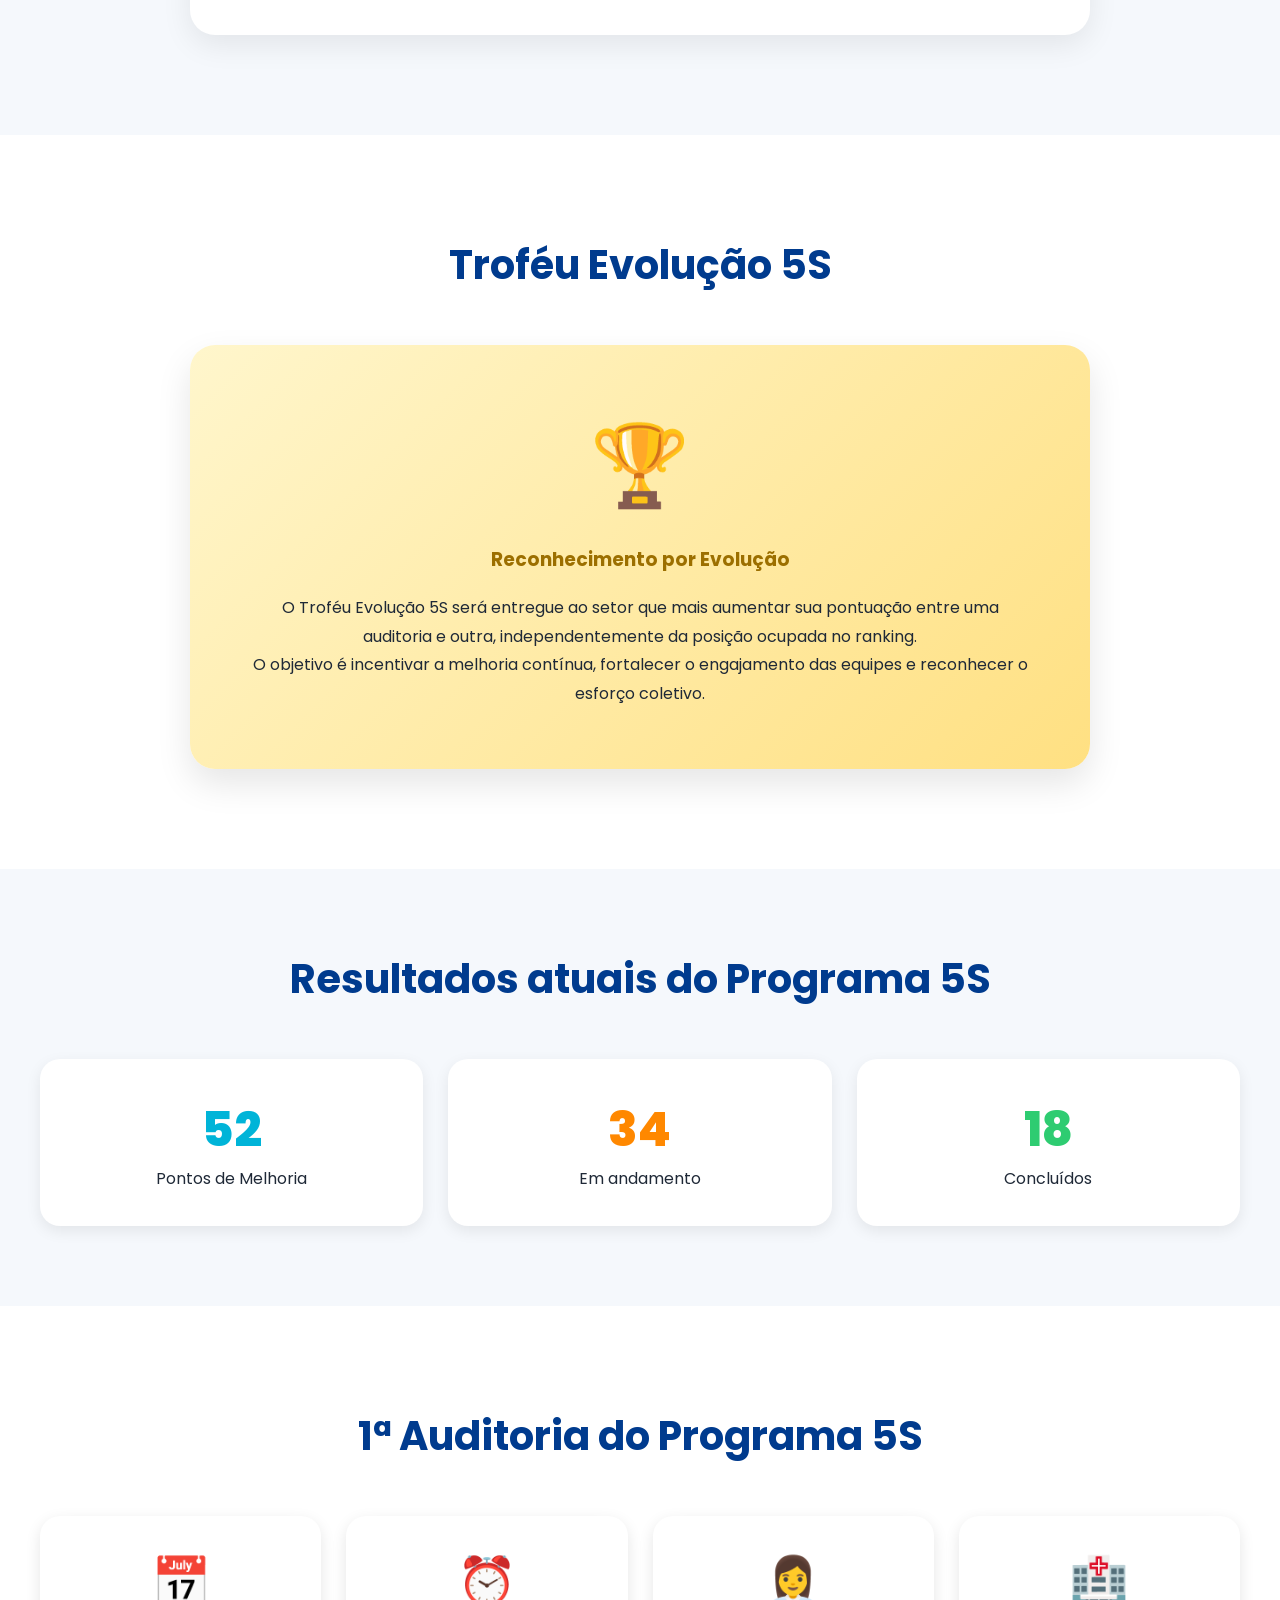
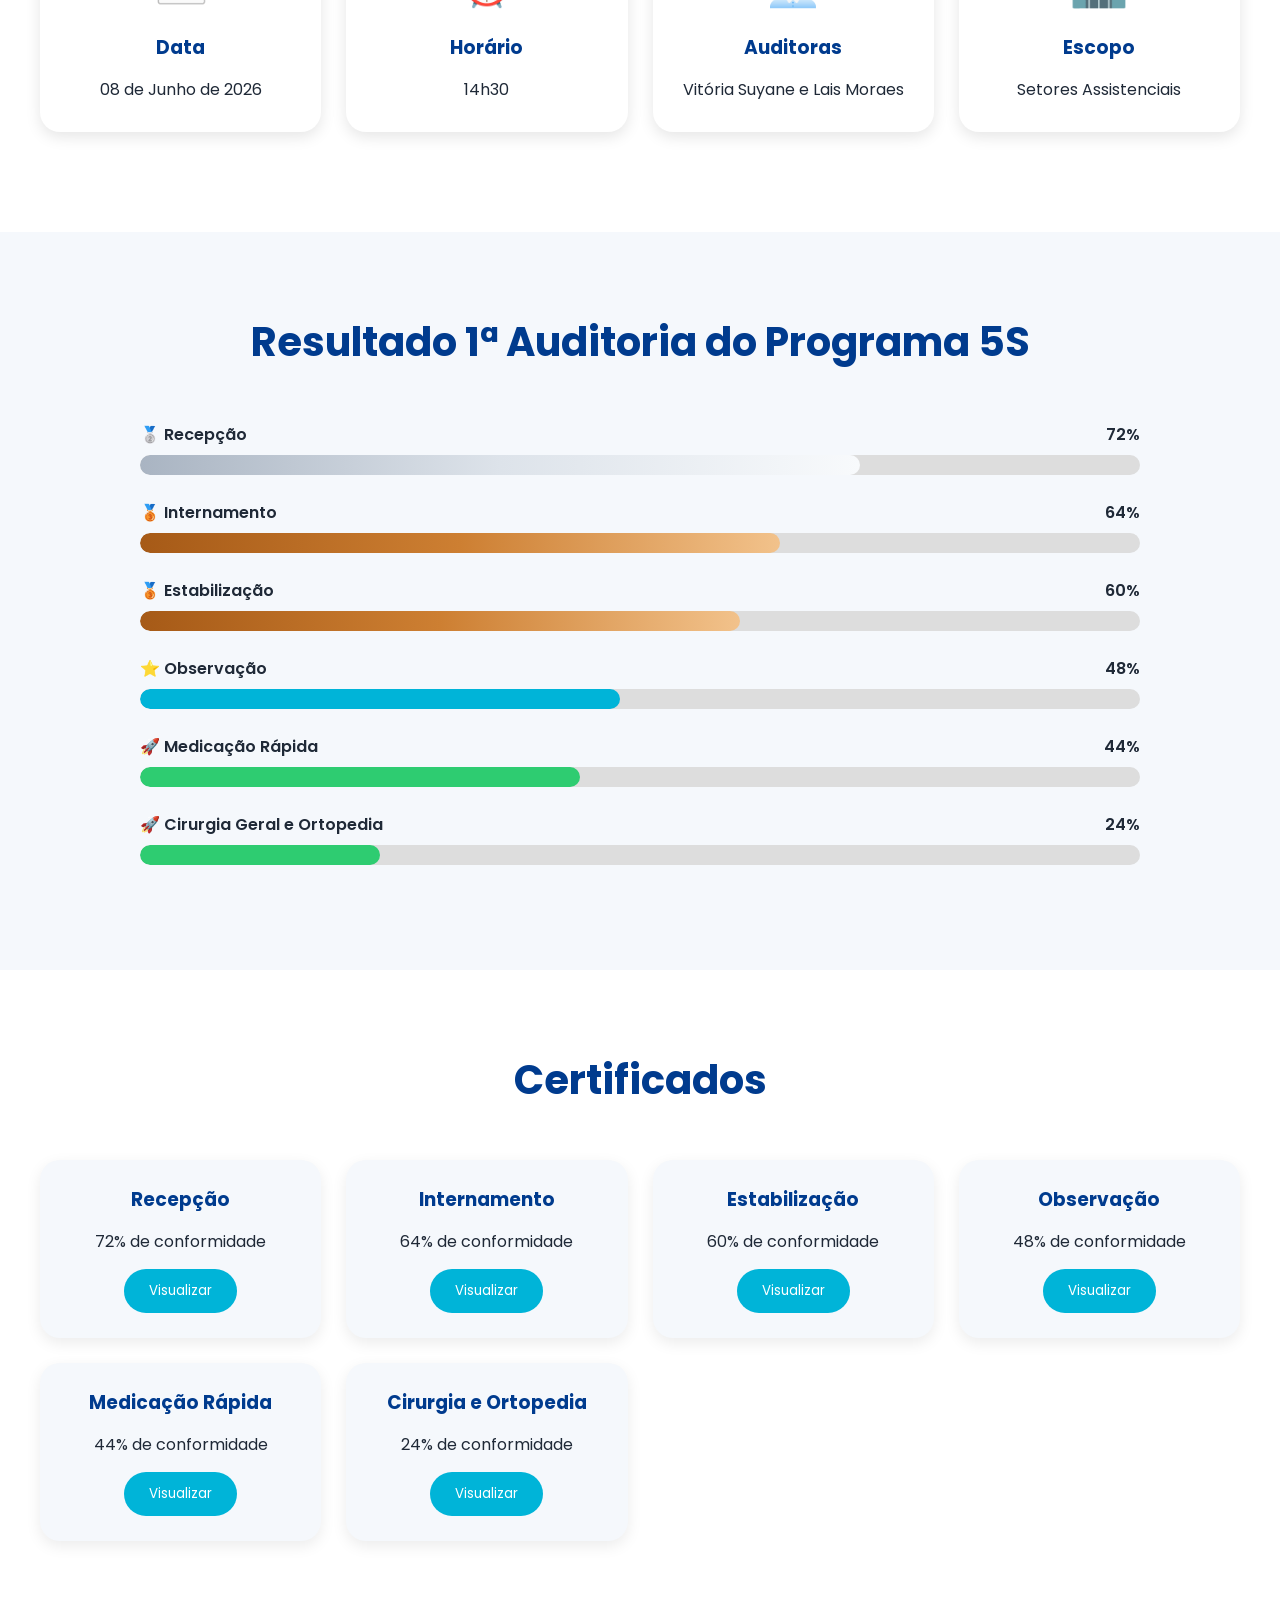
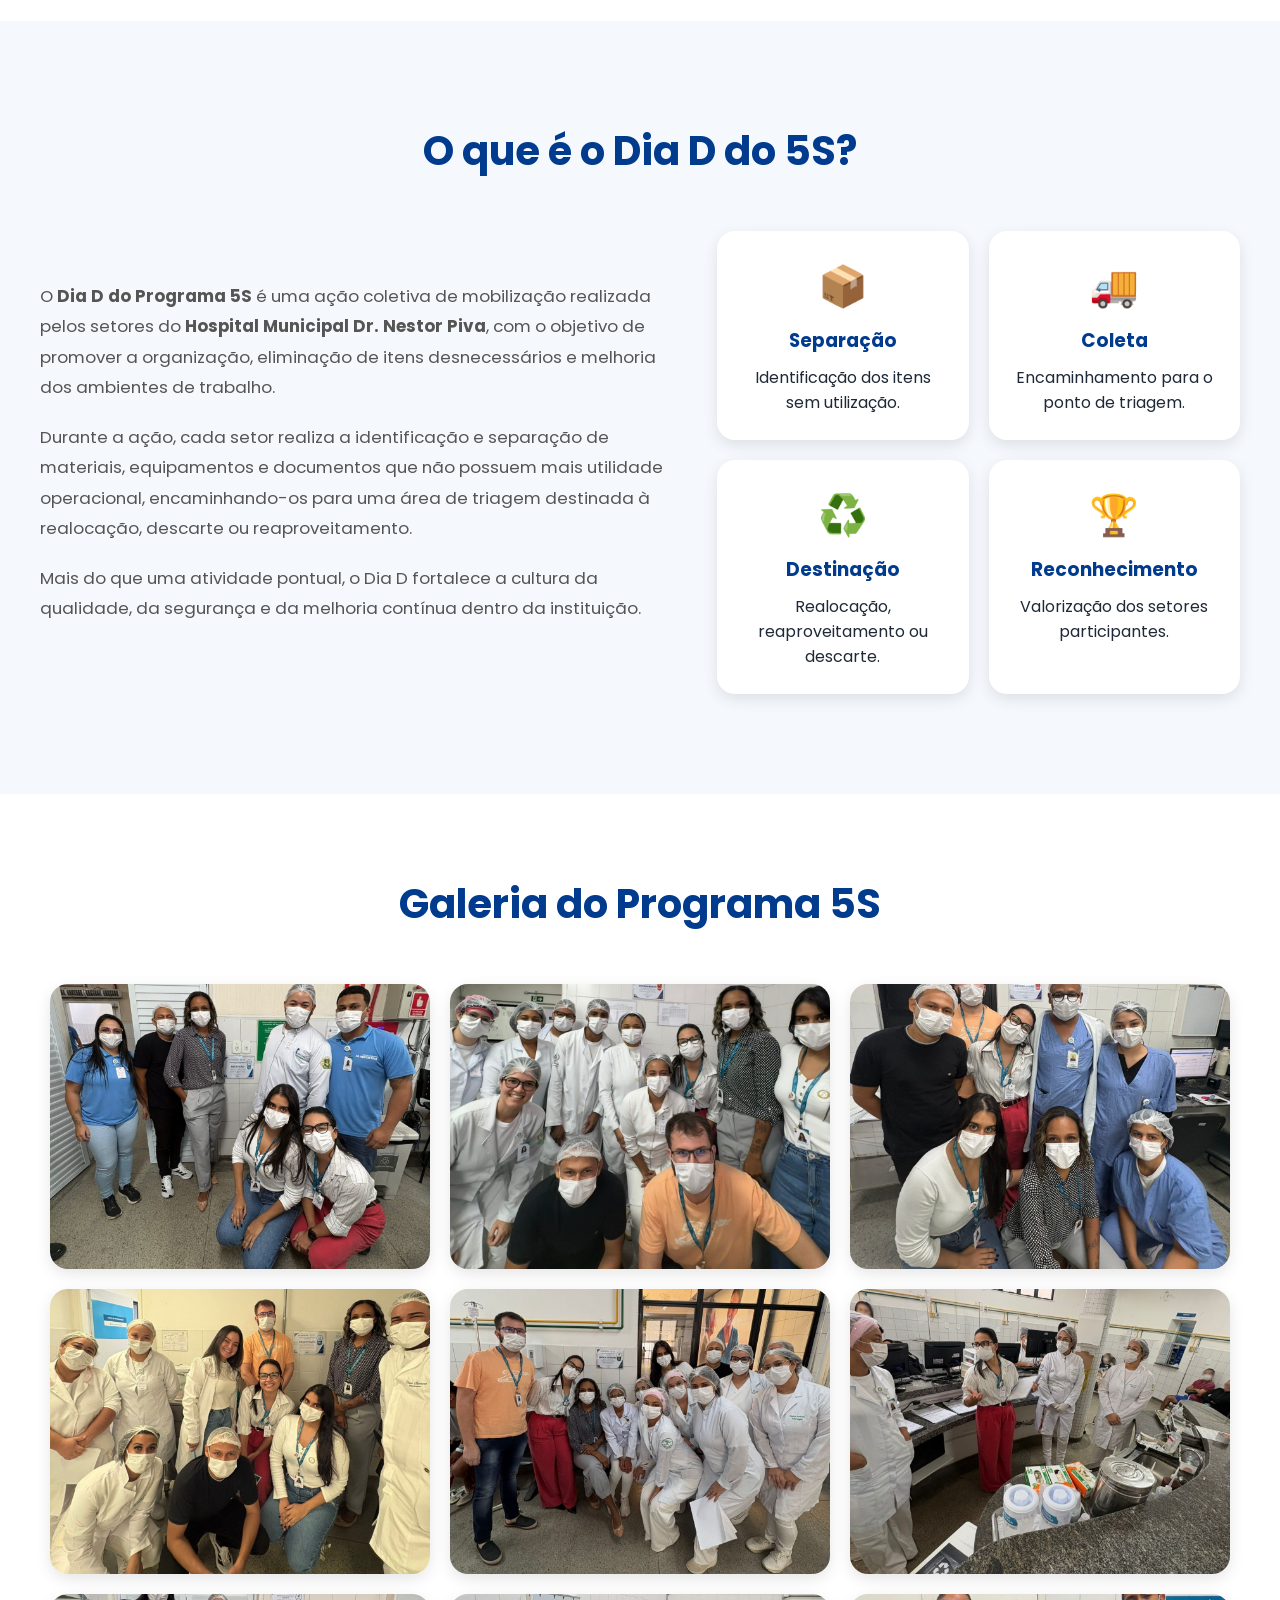
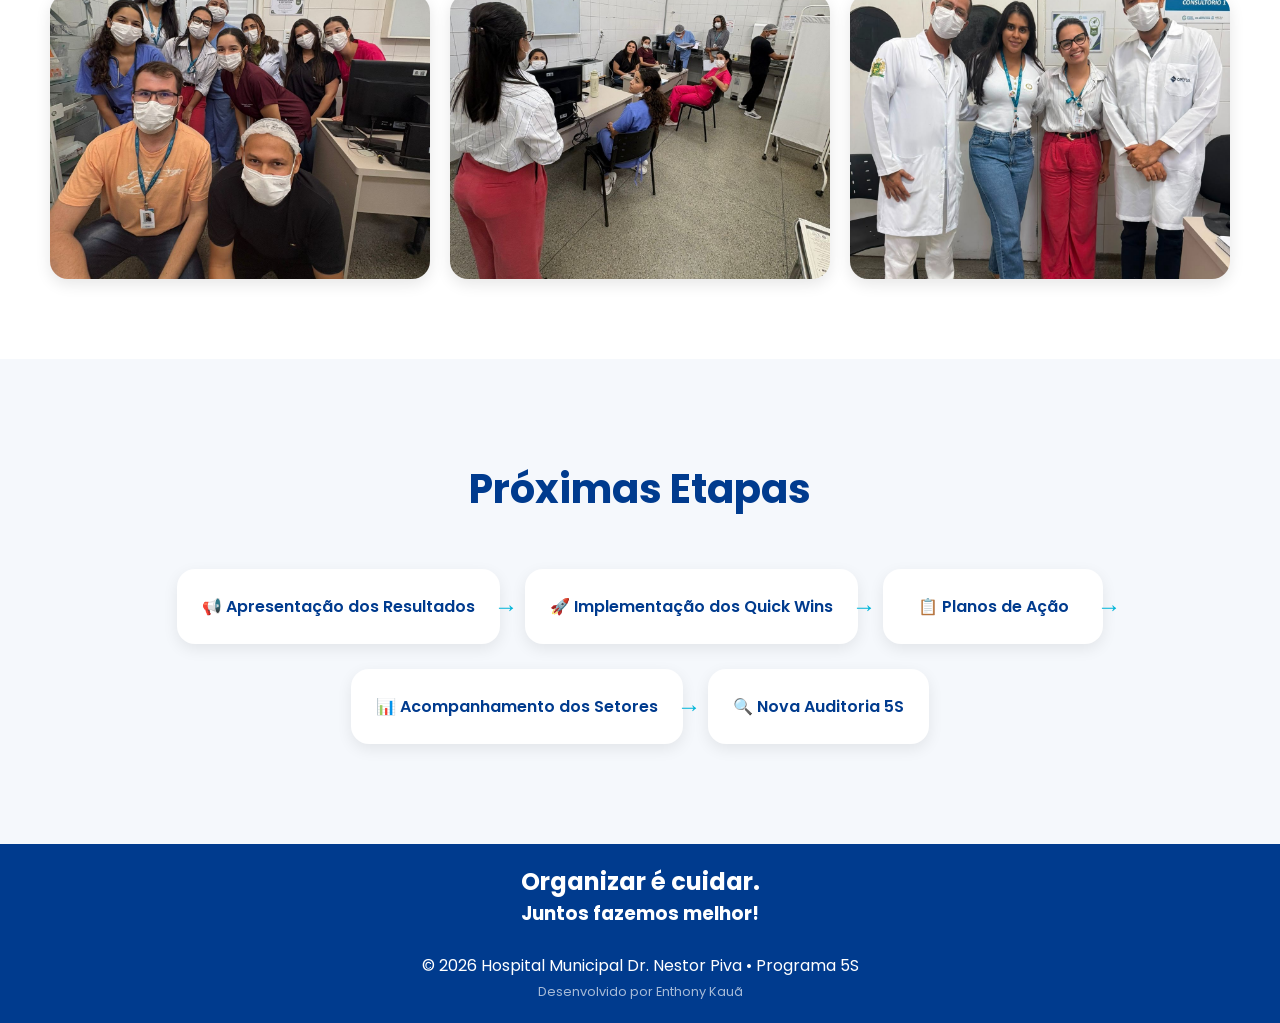
==== commit 2e54de86: "Update print statement from 'Hello' to 'Goodbye'" ====
--- a/index.html
+++ b/index.html
@@ -5,7 +5,7 @@
 
   <meta charset="UTF-8" />
   <meta name="viewport" content="width=device-width, initial-scale=1.0" />
-  <meta name="author" content="Enthony Kauã">
+  <meta name="author" content="EKODS">
 
   <title>Dia D do 5S - Hospital Municipal Dr. Nestor Piva</title>
 
@@ -670,7 +670,7 @@
         </p>
 
         <small class="creditos">
-            Desenvolvido por EKODS
+            Desenvolvido por Enthony Kauã
         </small>
 
     </footer>
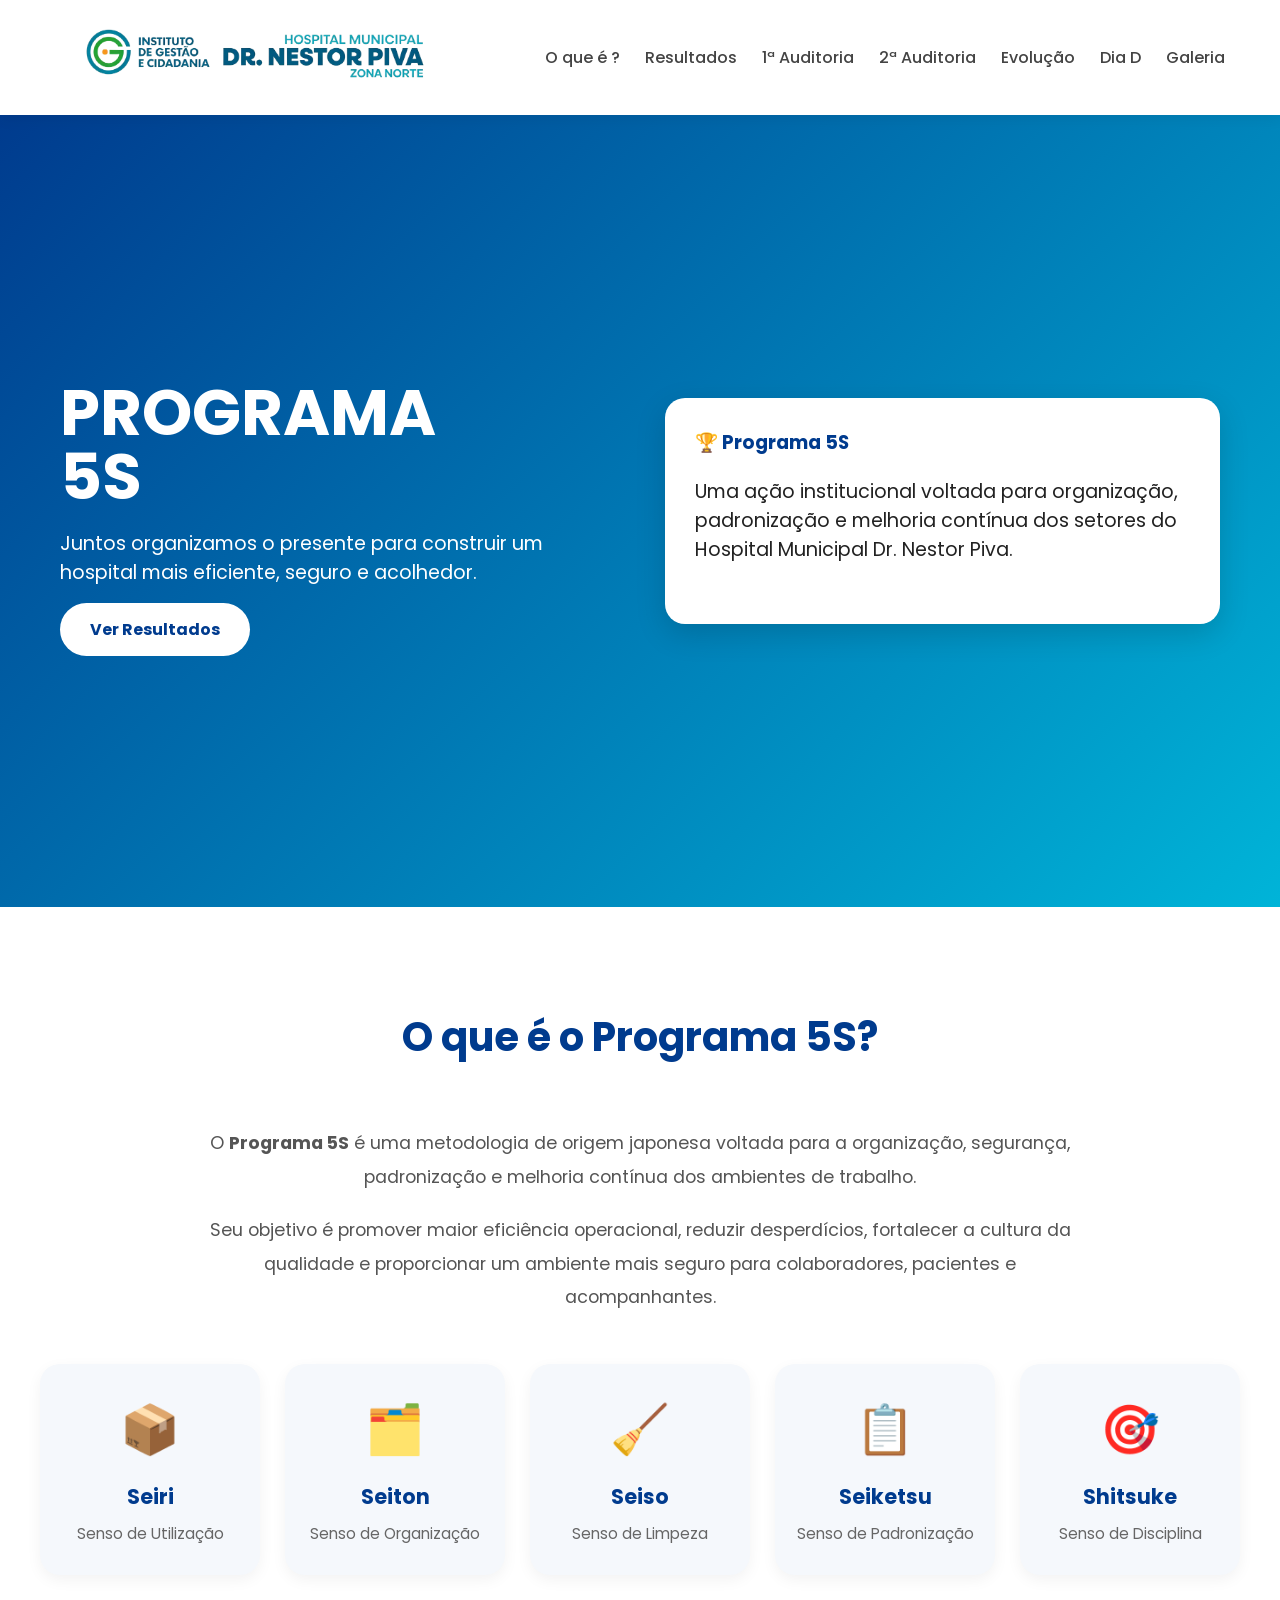
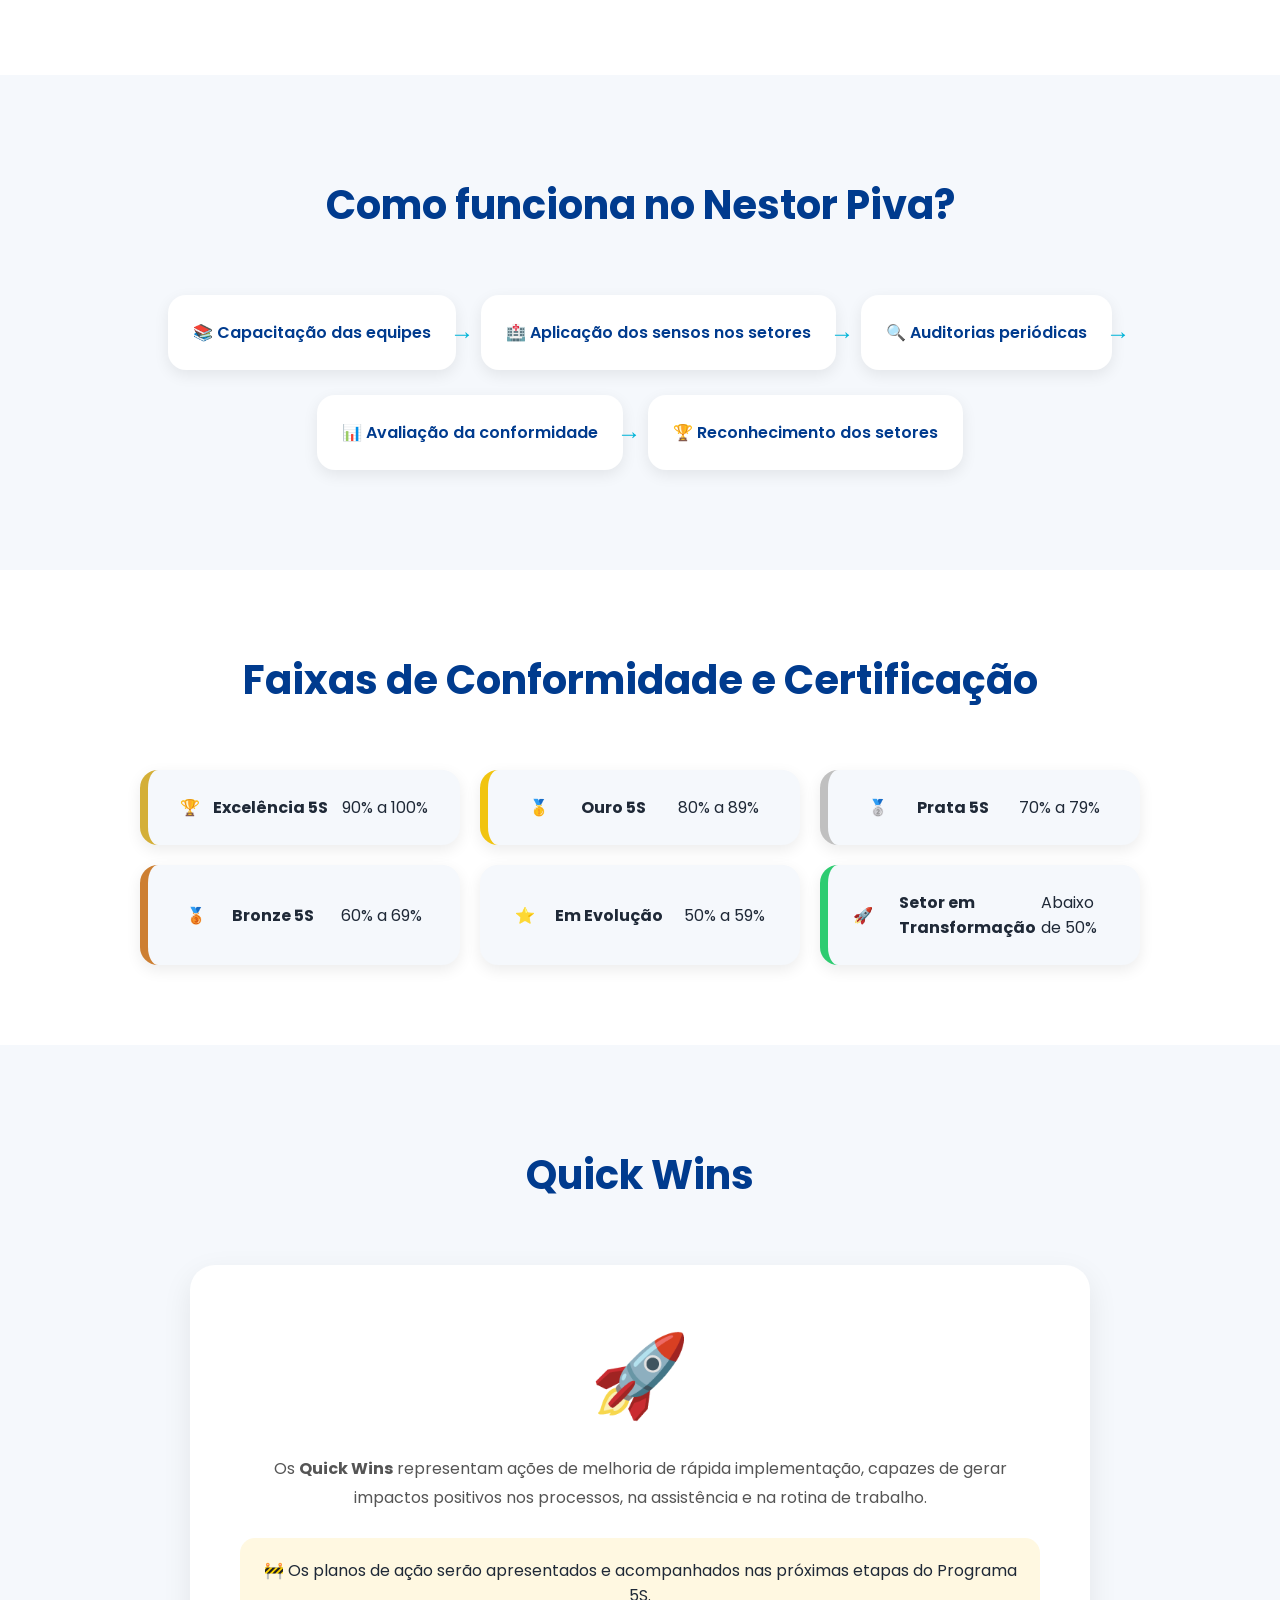
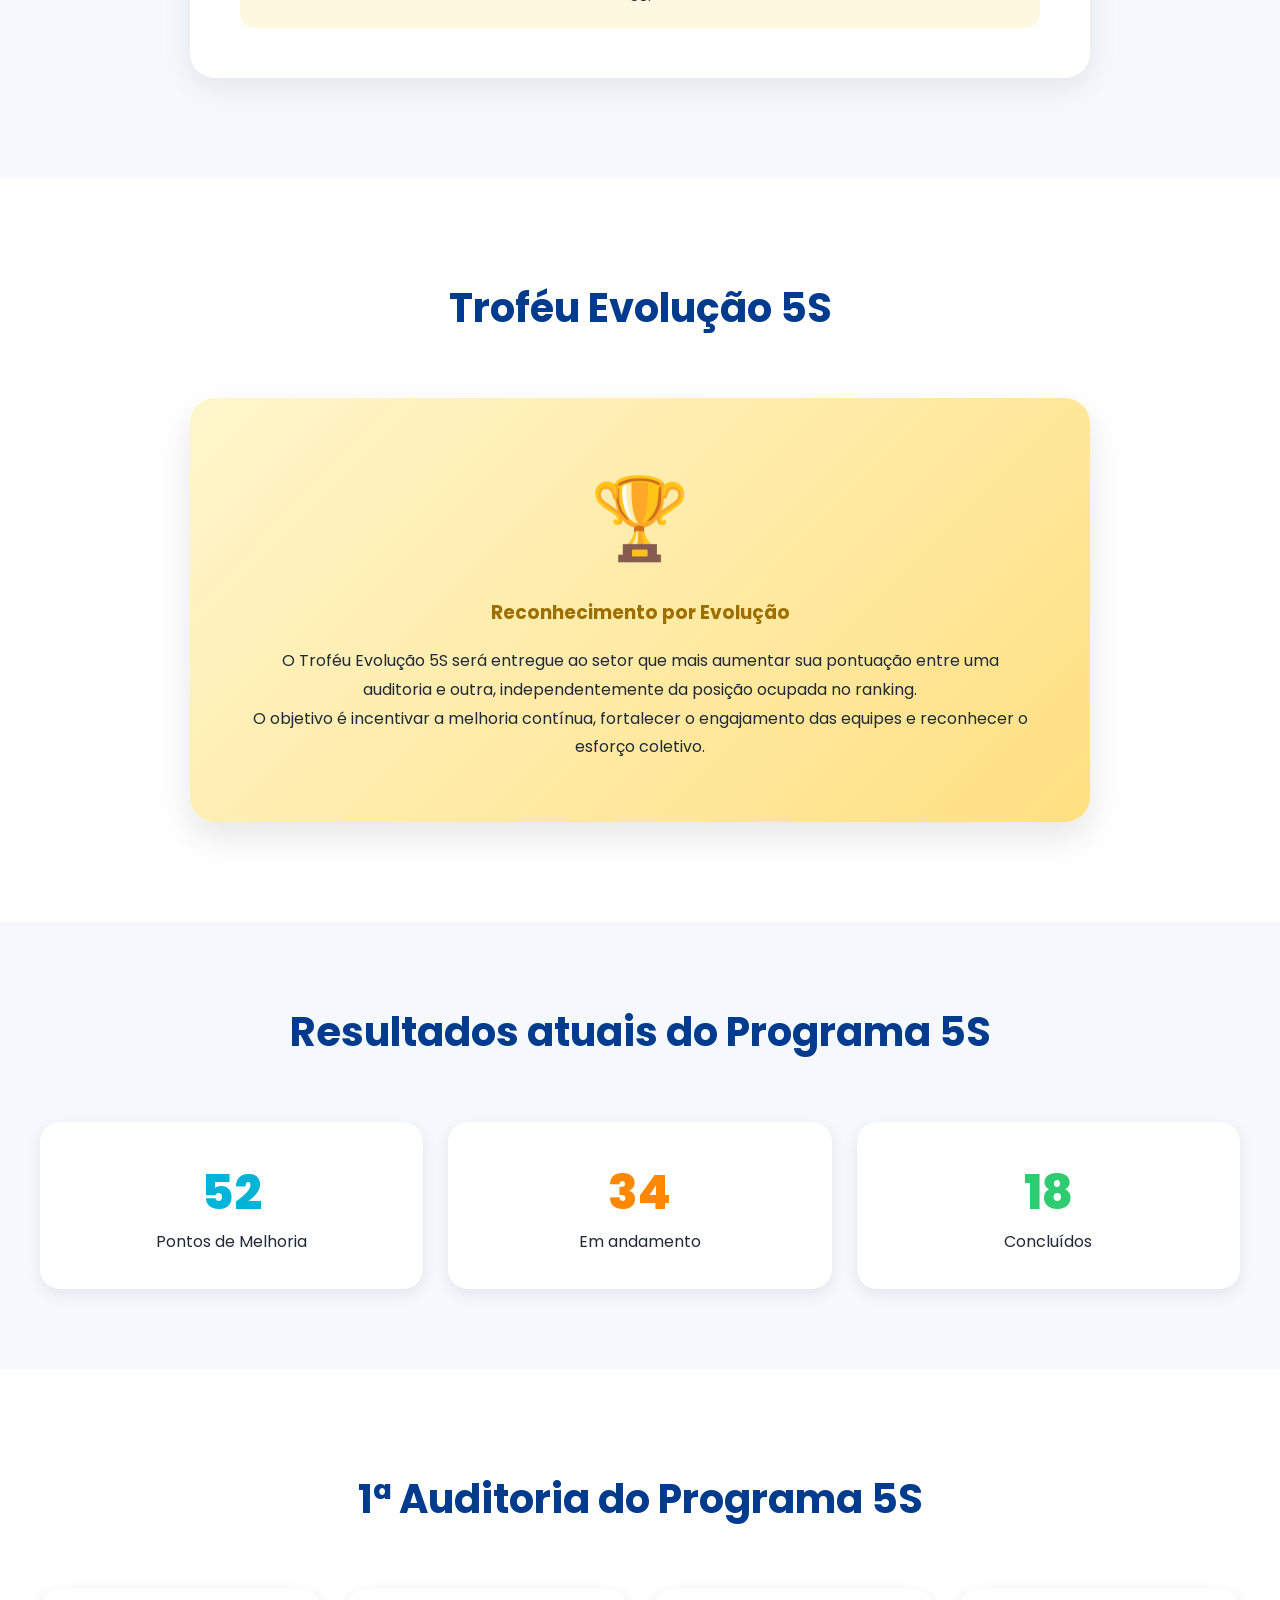
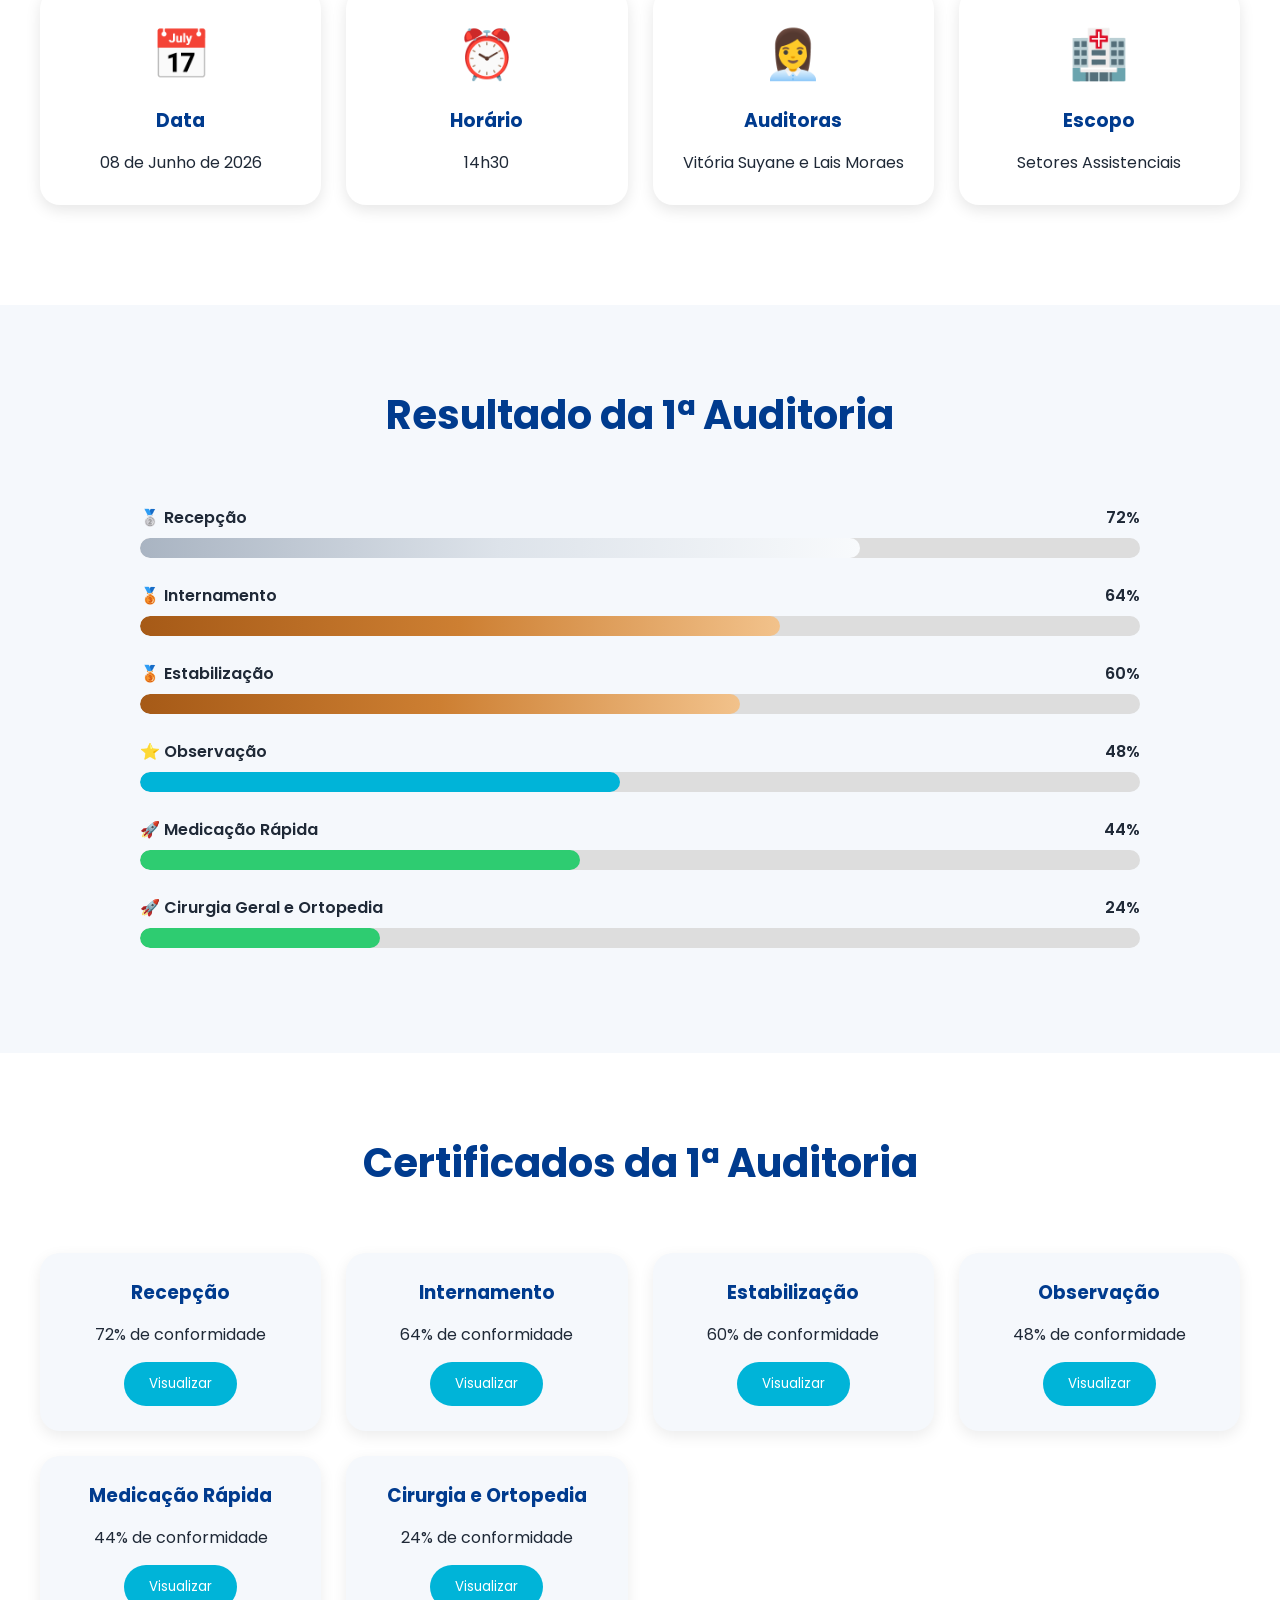
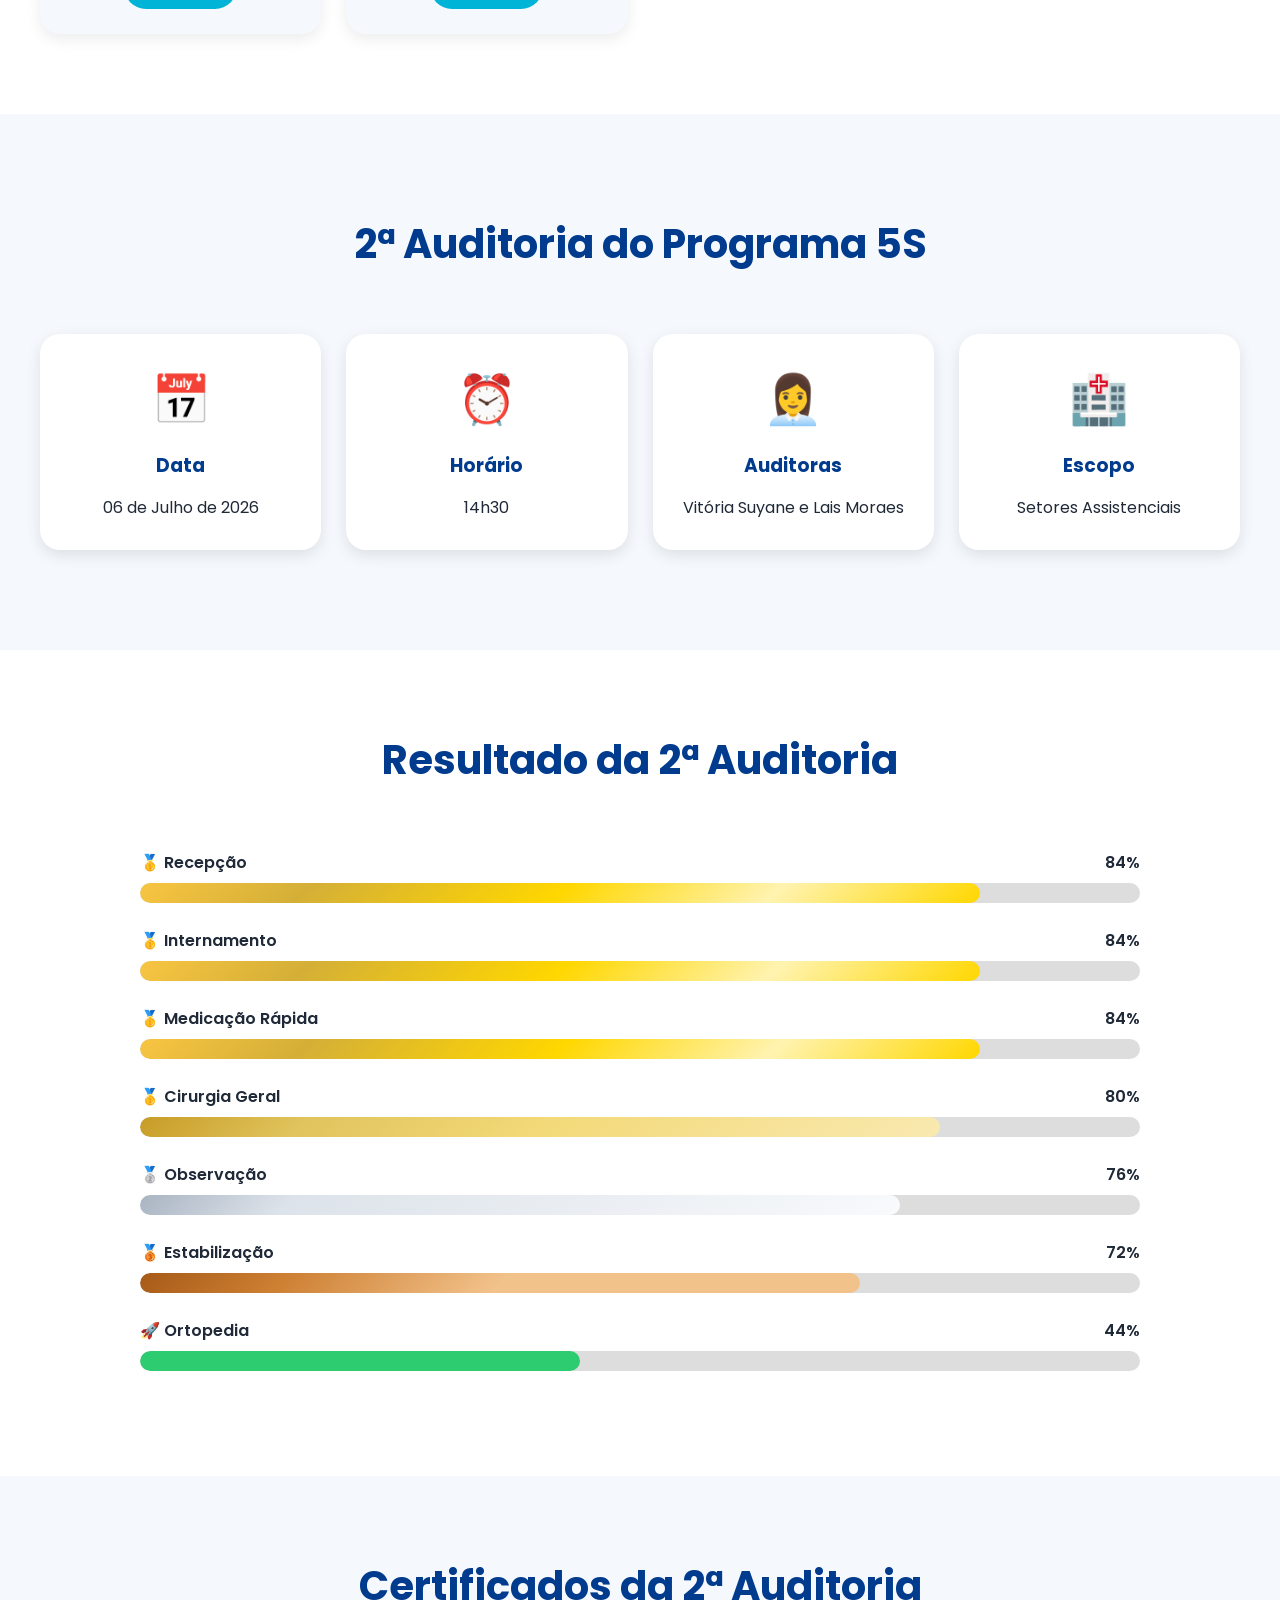
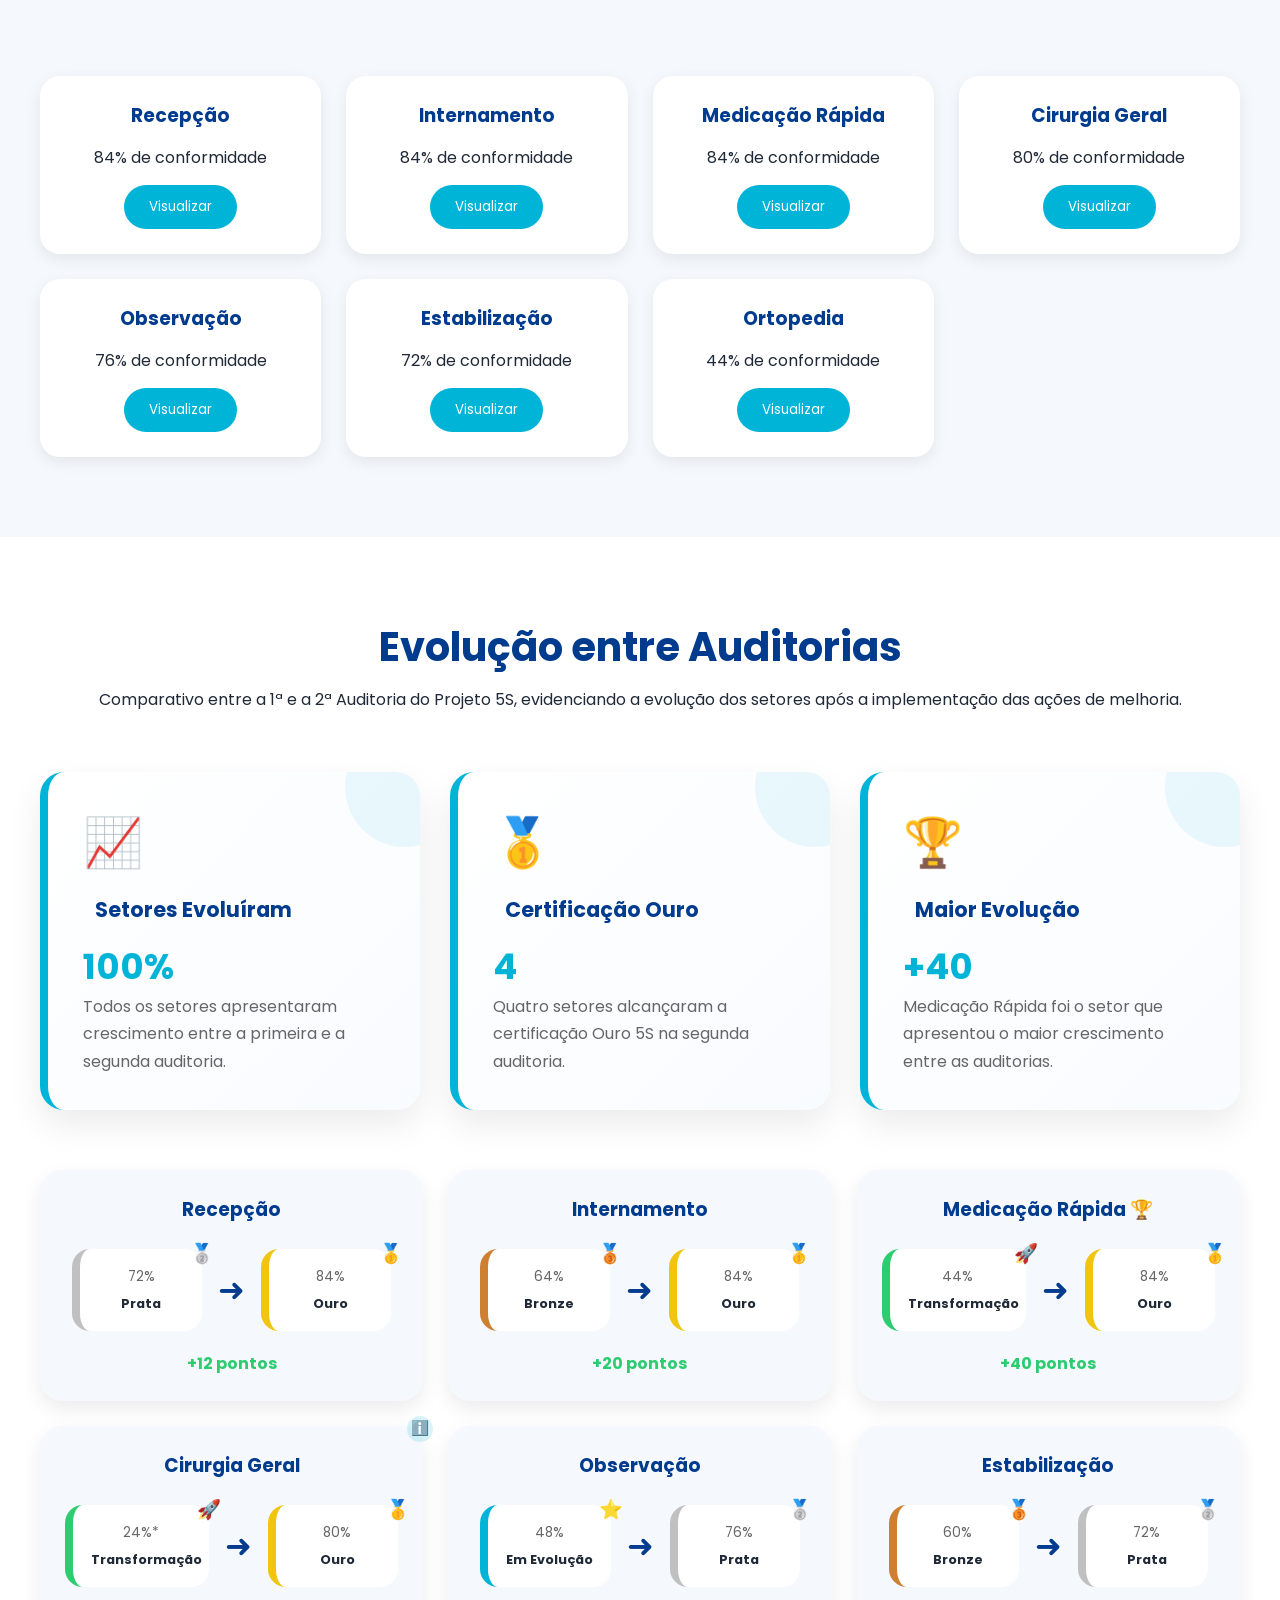
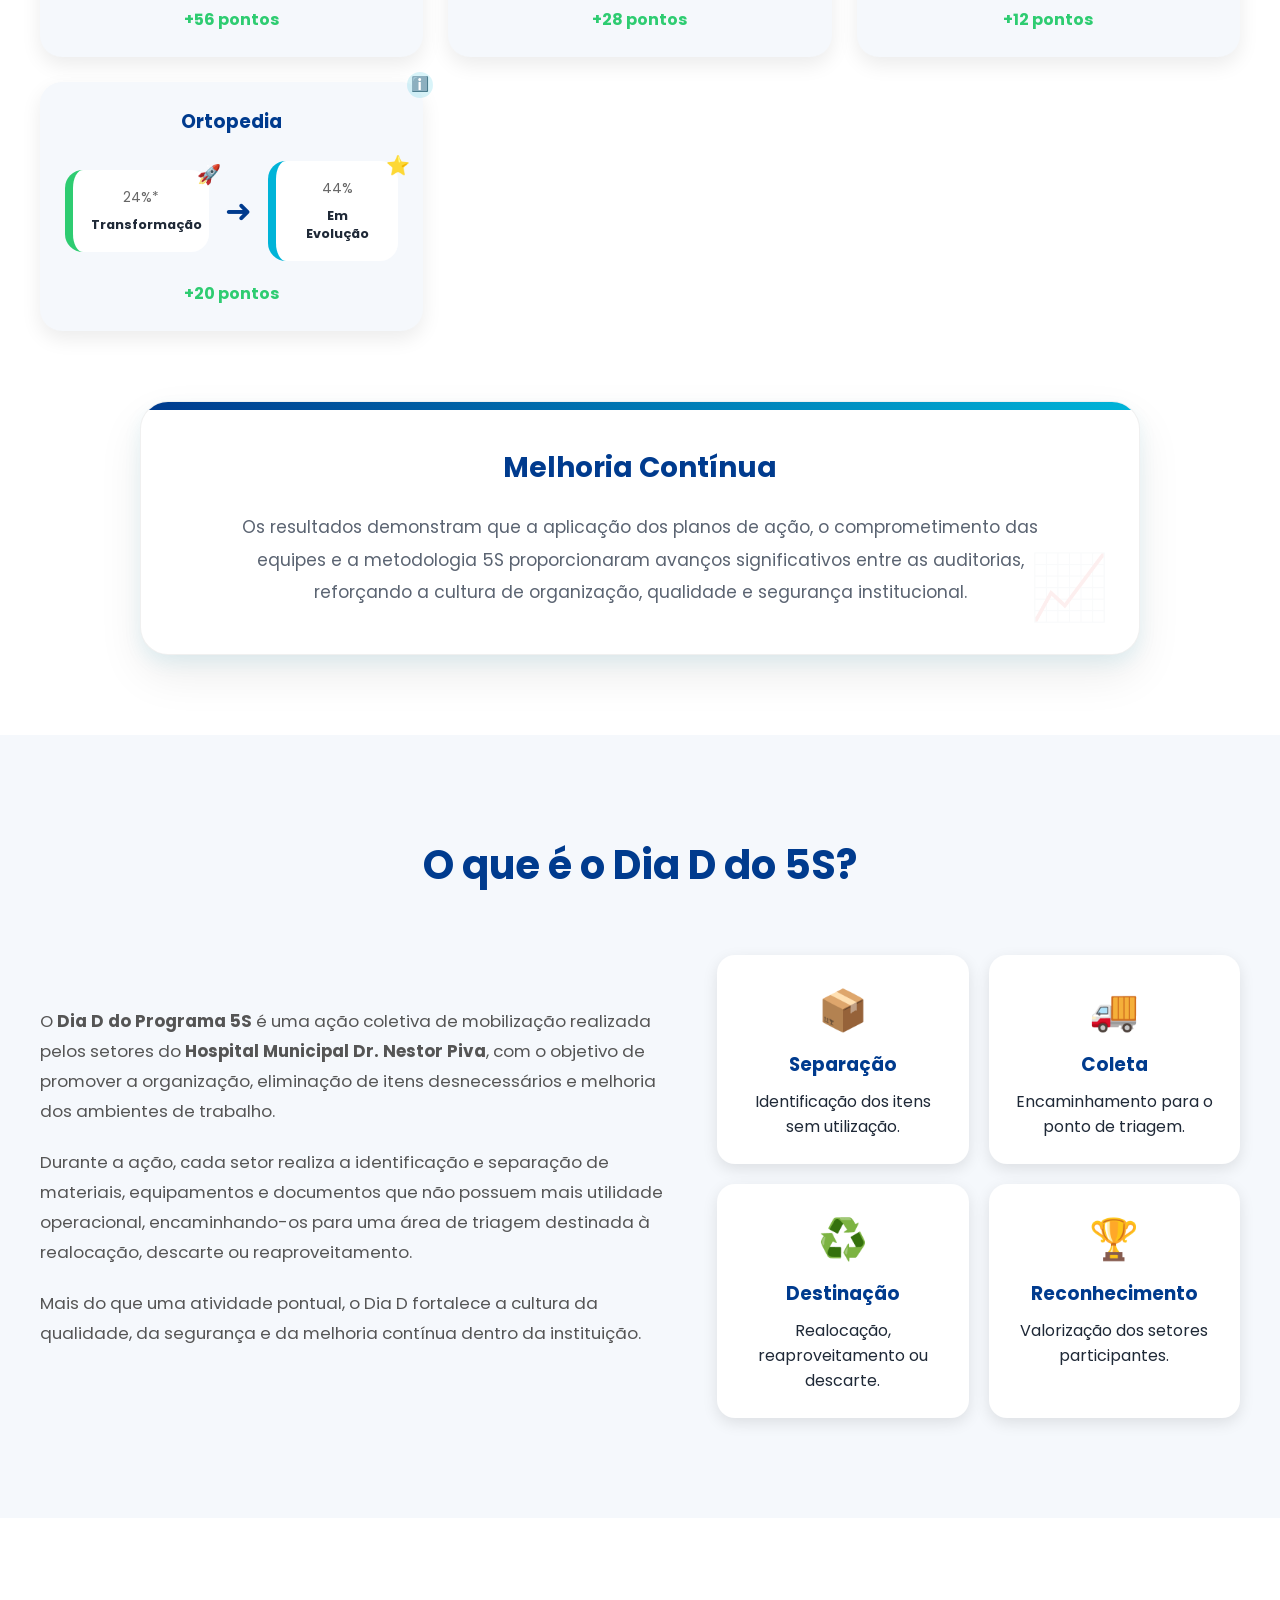
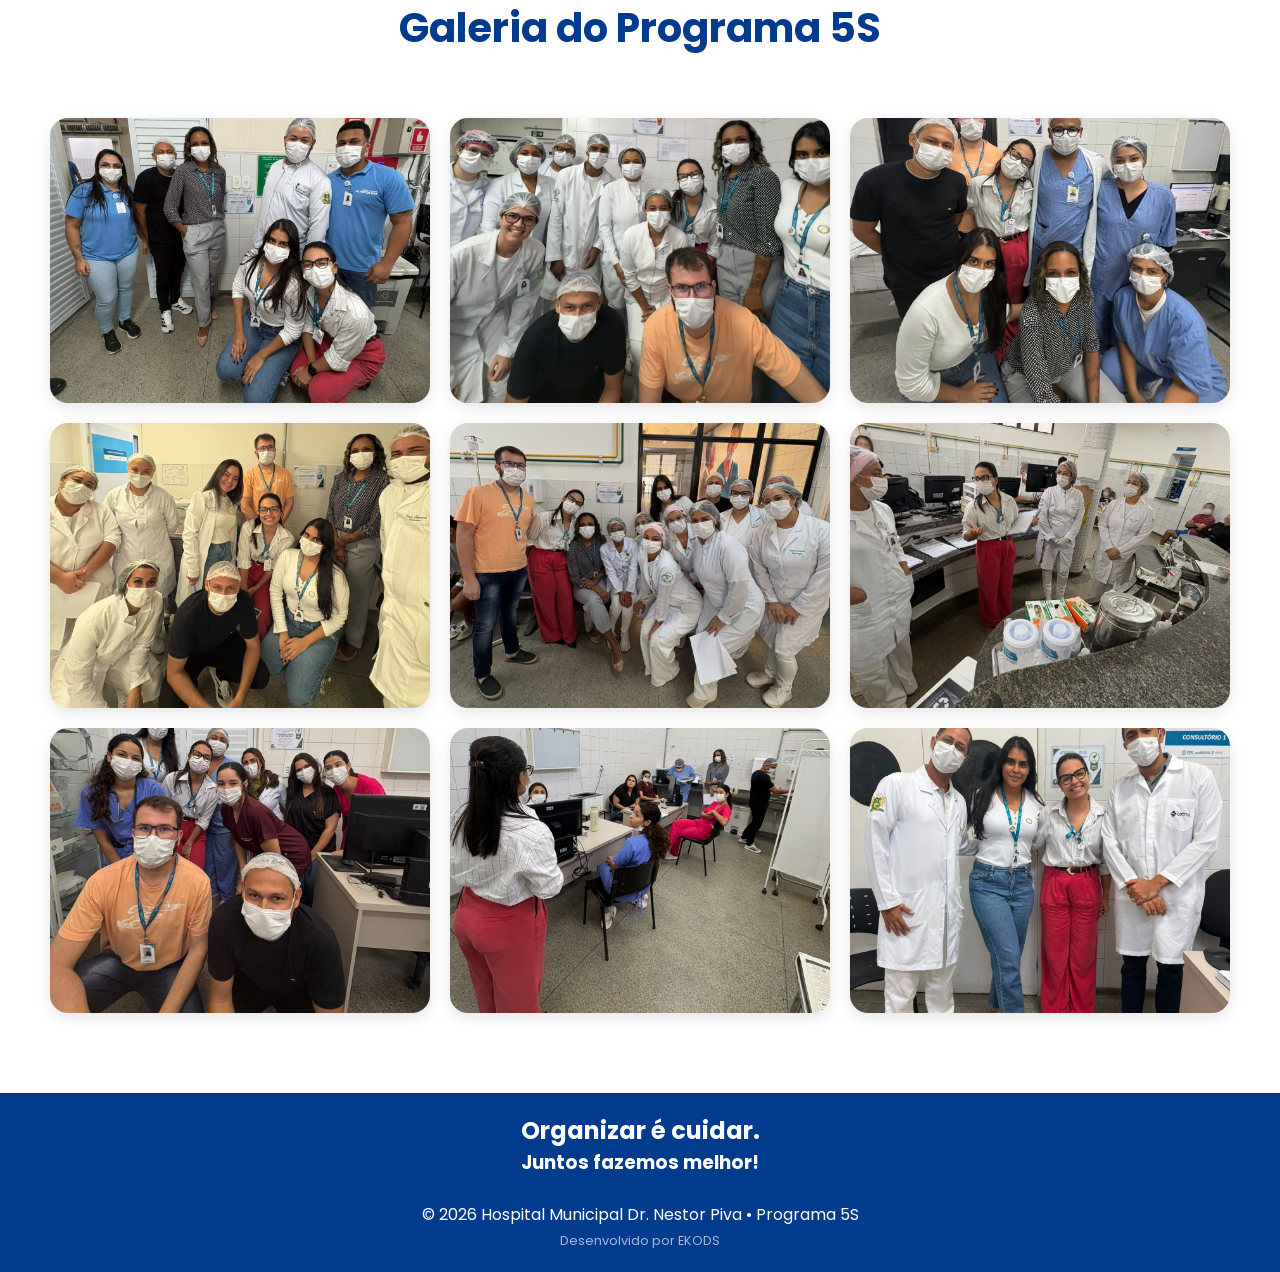
==== commit a2ef5add: "Add files via upload" ====
--- a/index.html
+++ b/index.html
@@ -5,7 +5,7 @@
 
   <meta charset="UTF-8" />
   <meta name="viewport" content="width=device-width, initial-scale=1.0" />
-  <meta name="author" content="EKODS">
+  <meta name="author" content="Enthony Kauã">
 
   <title>Dia D do 5S - Hospital Municipal Dr. Nestor Piva</title>
 
@@ -27,7 +27,7 @@
 
         <div class="nav">
 
-            <div class="logo">
+            <div class="logo" id="logo">
 
                 <img src="ASSETS/IMAGES/logo-piva.jpg" alt="Logo do Hospital Nestor Piva">
 
@@ -37,7 +37,9 @@
 
                 <a href="#sobre5s">O que é ?</a>
                 <a href="#resultados">Resultados</a>
-                <a href="#certificados">Certificados</a>
+                <a href="#auditoria1">1ª Auditoria</a>
+                <a href="#auditoria2">2ª Auditoria</a>
+                <a href="#evolucao">Evolução</a>
                 <a href="#dia-d">Dia D</a>
                 <a href="#galeria">Galeria</a>
 
@@ -316,7 +318,7 @@
 
     </section>
 
-    <section class="info-auditoria">
+    <section class="info-auditoria" id="auditoria1">
 
         <div class="section-title">
             <h2>1ª Auditoria do Programa 5S</h2>
@@ -352,11 +354,11 @@
 
     </section>
 
-    <section id="ranking" class="ranking">
-
-        <div class="section-title">
-
-            <h2>Resultado 1ª Auditoria do Programa 5S</h2>
+    <section id="rankingauditoria1" class="ranking">
+
+        <div class="section-title">
+
+            <h2>Resultado da 1ª Auditoria</h2>
 
         </div>
 
@@ -454,11 +456,11 @@
 
     </section>
 
-    <section id="certificados" class="certificados">
-
-        <div class="section-title">
-
-            <h2>Certificados</h2>
+    <section id="certificadosauditoria1" class="certificados">
+
+        <div class="section-title">
+
+            <h2>Certificados da 1ª Auditoria</h2>
 
         </div>
 
@@ -469,7 +471,7 @@
                 <h3>Recepção</h3>
                 <p>72% de conformidade</p>
 
-                <button onclick="abrirCertificado('Recepção')">
+                <button onclick="abrirCertificado('Recepção', 1)">
                     Visualizar
                 </button>
 
@@ -480,7 +482,7 @@
                 <h3>Internamento</h3>
                 <p>64% de conformidade</p>
 
-                <button onclick="abrirCertificado('Internamento')">
+                <button onclick="abrirCertificado('Internamento', 1)">
                     Visualizar
                 </button>
 
@@ -491,7 +493,7 @@
                 <h3>Estabilização</h3>
                 <p>60% de conformidade</p>
 
-                <button onclick="abrirCertificado('Estabilização')">
+                <button onclick="abrirCertificado('Estabilização', 1)">
                     Visualizar
                 </button>
 
@@ -502,7 +504,7 @@
                 <h3>Observação</h3>
                 <p>48% de conformidade</p>
 
-                <button onclick="abrirCertificado('Observação')">
+                <button onclick="abrirCertificado('Observação', 1)">
                     Visualizar
                 </button>
 
@@ -513,7 +515,7 @@
                 <h3>Medicação Rápida</h3>
                 <p>44% de conformidade</p>
 
-                <button onclick="abrirCertificado('Medicação Rápida')">
+                <button onclick="abrirCertificado('Medicação Rápida', 1)">
                     Visualizar
                 </button>
 
@@ -524,13 +526,526 @@
                 <h3>Cirurgia e Ortopedia</h3>
                 <p>24% de conformidade</p>
 
-                <button onclick="abrirCertificado('Cirurgia e Ortopedia')">
-                    Visualizar
-                </button>
-
-            </div>
-
-        </div>
+                <button onclick="abrirCertificado('Cirurgia e Ortopedia', 1)">
+                    Visualizar
+                </button>
+
+            </div>
+
+        </div>
+
+    </section>
+
+    <section class="info-auditoria" id="auditoria2">
+
+        <div class="section-title">
+            <h2>2ª Auditoria do Programa 5S</h2>
+        </div>
+
+        <div class="audit-grid">
+
+            <div class="audit-card">
+                <span>📅</span>
+                <h3>Data</h3>
+                <p>06 de Julho de 2026</p>
+            </div>
+
+            <div class="audit-card">
+                <span>⏰</span>
+                <h3>Horário</h3>
+                <p>14h30</p>
+            </div>
+
+            <div class="audit-card">
+                <span>👩‍💼</span>
+                <h3>Auditoras</h3>
+                <p>Vitória Suyane e Lais Moraes</p>
+            </div>
+
+            <div class="audit-card">
+                <span>🏥</span>
+                <h3>Escopo</h3>
+                <p>Setores Assistenciais</p>
+            </div>
+
+        </div>
+
+    </section>
+
+    <section id="rankingauditoria2" class="ranking">
+
+        <div class="section-title">
+
+            <h2>Resultado da 2ª Auditoria</h2>
+
+        </div>
+
+        <div class="ranking-container">
+
+            <div class="rank-item">
+
+                <div class="rank-top">
+
+                    <span>🥇 Recepção</span>
+                    <span>84%</span>
+
+                </div>
+
+                <div class="progress">
+
+                    <div class="progress-fill" style="background:linear-gradient(135deg,#f8c542 0%,#d4af37 20%, #ffd700 50%, #fff3b0 75%,#ffd700 100%)" data-width="84"></div>
+
+                </div>
+
+            </div>
+
+            <div class="rank-item">
+
+                <div class="rank-top">
+
+                    <span>🥇 Internamento</span>
+                    <span>84%</span>
+
+                </div>
+
+                <div class="progress">
+
+                    <div class="progress-fill" style="background:linear-gradient(135deg,#f8c542 0%,#d4af37 20%, #ffd700 50%, #fff3b0 75%,#ffd700 100%)" data-width="84"></div>
+
+                </div>
+
+            </div>
+
+            <div class="rank-item">
+
+                <div class="rank-top">
+
+                    <span>🥇 Medicação Rápida</span>
+                    <span>84%</span>
+
+                </div>
+
+                <div class="progress">
+
+                    <div class="progress-fill" style="background:linear-gradient(135deg,#f8c542 0%,#d4af37 20%, #ffd700 50%, #fff3b0 75%,#ffd700 100%)" data-width="84"></div>
+
+                </div>
+
+            </div>
+
+            <div class="rank-item">
+
+                <div class="rank-top">
+
+                    <span>🥇 Cirurgia Geral</span>
+                    <span>80%</span>
+
+                </div>
+
+                <div class="progress">
+
+                    <div class="progress-fill" style="background:linear-gradient(135deg,#c79c25 0%,#e0c35c 20%,#f3d978 50%,#f9e9b0 100%)" data-width="80"></div>
+
+                </div>
+
+            </div>
+
+            <div class="rank-item">
+
+                <div class="rank-top">
+
+                    <span>🥈 Observação</span>
+                    <span>76%</span>
+
+                </div>
+
+                <div class="progress">
+
+                    <div class="progress-fill" style="background:linear-gradient(135deg,#A9B4C2 0%,#DDE3EA 20%,#F8FAFC)" data-width="76"></div>
+
+                </div>
+
+            </div>
+
+            <div class="rank-item">
+
+                <div class="rank-top">
+
+                    <span>🥉 Estabilização</span>
+                    <span>72%</span>
+
+                </div>
+
+                <div class="progress">
+
+                    <div class="progress-fill" style="background:linear-gradient(135deg, #A65A17 0%,#CD7F32 20%,#F2C28B 50%)" data-width="72"></div>
+
+                </div>
+
+            </div>
+
+
+            <div class="rank-item">
+
+                <div class="rank-top">
+                    <span>🚀 Ortopedia</span>
+                    <span>44%</span>
+                </div>
+
+                <div class="progress">
+                    <div class="progress-fill" style="background:var(--success)"data-width="44"></div>
+                </div>
+
+            </div>
+
+    </section>
+
+    <section id="certificadosauditoria2" class="certificados">
+
+        <div class="section-title">
+
+            <h2>Certificados da 2ª Auditoria</h2>
+
+        </div>
+
+        <div class="cards">
+
+            <div class="card">
+
+                <h3>Recepção</h3>
+                <p>84% de conformidade</p>
+
+                <button onclick="abrirCertificado('Recepção', 2)">
+                    Visualizar
+                </button>
+
+            </div>
+
+            <div class="card">
+
+                <h3>Internamento</h3>
+                <p>84% de conformidade</p>
+
+                <button onclick="abrirCertificado('Internamento', 2)">
+                    Visualizar
+                </button>
+
+            </div>
+
+            <div class="card">
+
+                <h3>Medicação Rápida</h3>
+                <p>84% de conformidade</p>
+
+                <button onclick="abrirCertificado('Medicação Rápida', 2)">
+                    Visualizar
+                </button>
+
+            </div>
+
+            <div class="card">
+
+                <h3>Cirurgia Geral</h3>
+                <p>80% de conformidade</p>
+
+                <button onclick="abrirCertificado('Cirurgia Geral', 2)">
+                    Visualizar
+                </button>
+
+            </div>
+
+            <div class="card">
+
+                <h3>Observação</h3>
+                <p>76% de conformidade</p>
+
+                <button onclick="abrirCertificado('Observação', 2)">
+                    Visualizar
+                </button>
+
+            </div>
+
+            <div class="card">
+
+                <h3>Estabilização</h3>
+                <p>72% de conformidade</p>
+
+                <button onclick="abrirCertificado('Estabilização', 2)">
+                    Visualizar
+                </button>
+
+            </div>
+
+            <div class="card">
+
+                <h3>Ortopedia</h3>
+                <p>44% de conformidade</p>
+
+                <button onclick="abrirCertificado('Ortopedia', 2)">
+                    Visualizar
+                </button>
+
+            </div>
+
+        </div>
+
+    </section>
+
+    <section class="evolucao" id="evolucao">
+
+        <div class="section-title">
+            <h2>Evolução entre Auditorias</h2>
+            <p>
+                Comparativo entre a 1ª e a 2ª Auditoria do Projeto 5S,
+                evidenciando a evolução dos setores após a implementação
+                das ações de melhoria.
+            </p>
+        </div>
+
+        <div class="evolucao-resumo">
+
+            <div class="resumo-card">
+
+                <span>📈</span>
+                <h3>Setores Evoluíram</h3>
+                <strong>100%</strong>
+                <p>
+                    Todos os setores apresentaram crescimento
+                    entre a primeira e a segunda auditoria.
+                </p>
+
+            </div>
+
+            <div class="resumo-card">
+
+                <span>🥇</span>
+                <h3>Certificação Ouro</h3>
+                <strong>4</strong>
+                <p>
+                    Quatro setores alcançaram a certificação
+                    Ouro 5S na segunda auditoria.
+                </p>
+
+            </div>
+
+            <div class="resumo-card destaque">
+
+                <span>🏆</span>
+                <h3>Maior Evolução</h3>
+                <strong>+40</strong>
+                <p>
+                    Medicação Rápida foi o setor que apresentou
+                    o maior crescimento entre as auditorias.
+                </p>
+
+            </div>
+
+        </div>
+
+            <div class="comparativo">
+
+                <div class="comparativo-card">
+
+                    <h3>Recepção</h3>
+
+                    <div class="comparacao">
+
+                        <div class="valor antigo prata">
+                            <span>72%</span>
+                            <strong>Prata</strong>
+                        </div>
+
+                        <div class="seta">➜</div>
+
+                        <div class="valor ouro">
+                            <span>84%</span>
+                            <strong>Ouro</strong>
+                        </div>
+
+                    </div>
+
+                    <div class="ganho">+12 pontos</div>
+
+                </div>
+
+                <div class="comparativo-card">
+
+                    <h3>Internamento</h3>
+
+                    <div class="comparacao">
+
+                        <div class="valor antigo bronze">
+                            <span>64%</span>
+                            <strong>Bronze</strong>
+                        </div>
+
+                        <div class="seta">➜</div>
+
+                        <div class="valor ouro">
+                            <span>84%</span>
+                            <strong>Ouro</strong>
+                        </div>
+
+                    </div>
+
+                    <div class="ganho">+20 pontos</div>
+
+                </div>
+
+                <div class="comparativo-card destaque">
+
+                    <h3>Medicação Rápida 🏆</h3>
+
+                    <div class="comparacao">
+
+                        <div class="valor antigo transformacao">
+                            <span>44%</span>
+                            <strong>Transformação</strong>
+                        </div>
+
+                        <div class="seta">➜</div>
+
+                        <div class="valor ouro">
+                            <span>84%</span>
+                            <strong>Ouro</strong>
+                        </div>
+
+                    </div>
+
+                    <div class="ganho">+40 pontos</div>
+
+                </div>
+
+                <div class="comparativo-card possui-observacao">
+
+                    <div class="info-card">ℹ️</div>
+
+                    <div class="tooltip">
+                        ℹ️ Na 1ª Auditoria, Cirurgia Geral e Ortopedia
+                        foram avaliadas em conjunto, obtendo
+                        <strong>24% de conformidade</strong>.
+                        A partir da 2ª Auditoria, passaram a ser
+                        avaliadas separadamente.
+                    </div>
+
+                    <h3>Cirurgia Geral</h3>
+
+                    <div class="comparacao">
+
+                        <div class="valor antigo transformacao">
+                            <span>24%*</span>
+                            <strong>Transformação</strong>
+                        </div>
+
+                        <div class="seta">➜</div>
+
+                        <div class="valor ouro">
+                            <span>80%</span>
+                            <strong>Ouro</strong>
+                        </div>
+
+                    </div>
+
+                    <div class="ganho">+56 pontos</div>
+
+                </div>
+
+                <div class="comparativo-card">
+
+                    <h3>Observação</h3>
+
+                    <div class="comparacao">
+
+                        <div class="valor antigo evolucao">
+                            <span>48%</span>
+                            <strong>Em Evolução</strong>
+                        </div>
+
+                        <div class="seta">➜</div>
+
+                        <div class="valor prata">
+                            <span>76%</span>
+                            <strong>Prata</strong>
+                        </div>
+
+                    </div>
+
+                    <div class="ganho">+28 pontos</div>
+
+                </div>
+
+                <div class="comparativo-card">
+
+                    <h3>Estabilização</h3>
+
+                    <div class="comparacao">
+
+                        <div class="valor antigo bronze">
+                            <span>60%</span>
+                            <strong>Bronze</strong>
+                        </div>
+
+                        <div class="seta">➜</div>
+
+                        <div class="valor prata">
+                            <span>72%</span>
+                            <strong>Prata</strong>
+                        </div>
+
+                    </div>
+
+                    <div class="ganho">+12 pontos</div>
+
+                </div>
+
+                <div class="comparativo-card possui-observacao">
+
+                    <div class="info-card">ℹ️</div>
+
+                    <div class="tooltip">
+                        ℹ️ Na 1ª Auditoria, Cirurgia Geral e Ortopedia
+                        foram avaliadas em conjunto, obtendo
+                        <strong>24% de conformidade</strong>.
+                        A partir da 2ª Auditoria, passaram a ser
+                        avaliadas separadamente.
+                    </div>
+
+                    <h3>Ortopedia</h3>
+
+                    <div class="comparacao">
+
+                        <div class="valor antigo transformacao">
+                            <span>24%*</span>
+                            <strong>Transformação</strong>
+                        </div>
+
+                        <div class="seta">➜</div>
+
+                        <div class="valor evolucao">
+                            <span>44%</span>
+                            <strong>Em Evolução</strong>
+                        </div>
+
+                    </div>
+
+                    <div class="ganho">+20 pontos</div>
+
+                </div>
+
+            </div>
+
+            <div class="conclusao-evolucao">
+
+                <h3>Melhoria Contínua</h3>
+
+                <p>
+                    Os resultados demonstram que a aplicação dos planos de ação,
+                    o comprometimento das equipes e a metodologia 5S proporcionaram
+                    avanços significativos entre as auditorias, reforçando a cultura
+                    de organização, qualidade e segurança institucional.
+                </p>
+
+            </div>
 
     </section>
 
@@ -626,38 +1141,6 @@
 
     </section>
 
-    <section class="proximas-etapas">
-
-        <div class="section-title">
-            <h2>Próximas Etapas</h2>
-        </div>
-
-        <div class="timeline">
-
-            <div class="step">
-                📢 Apresentação dos Resultados
-            </div>
-
-            <div class="step">
-                🚀 Implementação dos Quick Wins
-            </div>
-
-            <div class="step">
-                📋 Planos de Ação
-            </div>
-
-            <div class="step">
-                📊 Acompanhamento dos Setores
-            </div>
-
-            <div class="step">
-                🔍 Nova Auditoria 5S
-            </div>
-
-        </div>
-
-    </section>
-
     <footer>
 
         <h2>Organizar é cuidar.</h2>
@@ -670,7 +1153,7 @@
         </p>
 
         <small class="creditos">
-            Desenvolvido por Enthony Kauã
+            Desenvolvido por EKODS
         </small>
 
     </footer>
@@ -708,4 +1191,4 @@
 
 </body>
 
-</html>
+</html>
--- a/CSS/style.css
+++ b/CSS/style.css
@@ -71,6 +71,13 @@
     position:sticky;
     top:0;
     z-index:999;
+
+}
+
+.logo img{
+
+    width:400px;
+    cursor: pointer;
 
 }
 
@@ -423,12 +430,6 @@
 
 }
 
-.evolucao{
-
-    border-left:8px solid var(--secondary);
-
-}
-
 .transformacao{
 
     border-left:8px solid var(--success);
@@ -526,6 +527,7 @@
 
     color:var(--primary);
     font-size:2.5rem;
+    padding-bottom: 10px;
 
 }
 
@@ -639,6 +641,397 @@
     width:0;
     transition:1.5s;
     border-radius:999px;
+
+}
+
+#evolucao{
+
+    padding: 80px 20px;
+
+}
+
+.evolucao-resumo{
+
+    max-width:1200px;
+    margin:60px auto;
+    display:grid;
+    grid-template-columns:repeat(auto-fit,minmax(320px,1fr));
+    gap:30px;
+
+}
+
+.resumo-card{
+
+    position:relative;
+    overflow:hidden;
+    background:linear-gradient(
+        135deg,
+        #ffffff,
+        #f8fbff
+    );
+
+    border-left:8px solid var(--secondary);
+    border-radius:24px;
+    padding:35px;
+    box-shadow:0 15px 35px rgba(0,0,0,.08);
+    transition:.35s;
+
+}
+
+.resumo-card:hover{
+
+    transform:translateY(-8px);
+    box-shadow:0 20px 40px rgba(0,0,0,.12);
+
+}
+
+.resumo-card::after{
+
+    content:"";
+    position:absolute;
+    top:-45px;
+    right:-45px;
+    width:120px;
+    height:120px;
+    border-radius:50%;
+    background:rgba(0,180,216,.08);
+
+}
+
+.resumo-card span{
+
+    font-size:3rem;
+    display:block;
+    margin-bottom:15px;
+
+}
+
+.resumo-card h3{
+
+    margin:12px;
+    color:var(--primary);
+    font-size:1.3rem;
+
+}
+
+.resumo-card p{
+
+    color:#666;
+    line-height:1.7;
+
+}
+
+.resumo-card strong{
+
+    display:block;
+    margin-top:15px;
+    font-size:2.2rem;
+    color:var(--secondary);
+
+}
+
+.comparativo{
+
+    max-width:1200px;
+    margin:auto;
+    display:grid;
+    grid-template-columns:repeat(auto-fit,minmax(340px,1fr));
+    gap:25px;
+
+}
+
+.comparativo-card{
+    
+    background:var(--card-bg);
+    border-radius:22px;
+    padding:25px;
+    box-shadow:0 8px 20px rgba(0,0,0,.08);
+    transition:.3s;
+
+}
+
+.comparativo-card:hover{
+
+    transform:translateY(-5px);
+
+}
+
+.comparativo-card h3{
+
+    text-align:center;
+    color:var(--primary);
+    margin-bottom:25px;
+
+}
+
+.comparacao{
+
+    display:flex;
+    width:100%;
+    align-items:center;
+    justify-content:center;
+    gap:16px;
+    flex-wrap:nowrap;
+
+}
+
+.valor{
+
+    position:relative;
+    min-width: 130px;
+    max-width: fit-content;
+    padding: 18px;
+    border-radius:18px;
+    text-align:center;
+    background:#ffffff;
+
+}
+
+.valor span{
+
+    display:block;
+    font-size:.85rem;
+    color:#666;
+    margin-bottom:8px;
+
+}
+
+.valor.evolucao{
+
+    border-left: 8px solid var(--secondary);
+
+}
+
+.valor.ouro::after{
+
+    content:"🥇";
+    scale:1.2;
+    position:absolute;
+    top:-8px;
+    right:-10px;
+
+}
+
+.valor.prata::after{
+
+    content:"🥈";
+    scale:1.2;
+    position:absolute;
+    top:-8px;
+    right:-10px;
+
+}
+
+.valor.bronze::after{
+
+    content:"🥉";
+    scale:1.2;
+    position:absolute;
+    top:-8px;
+    right:-10px;
+
+}
+
+.valor.transformacao::after{
+
+    content:"🚀";
+    scale:1.2;
+    position:absolute;
+    top:-8px;
+    right:-10px;
+
+}
+
+.valor.evolucao::after{
+
+    content:"⭐";
+    scale:1.2;
+    position:absolute;
+    top:-8px;
+    right:-10px;
+
+}
+
+.valor strong{
+
+    display:block;
+    margin-top:8px;
+    font-size:0.8rem;    
+
+}
+
+.seta{
+
+    font-size:2rem;
+    color:var(--primary);
+
+}
+
+.ganho{
+
+    margin-top:20px;
+    text-align:center;
+    font-weight:700;
+    color:var(--success);
+
+}
+
+.conclusao-evolucao{
+
+    max-width:1000px;
+    margin:70px auto 0;
+    padding:45px 50px;
+    background:#fff;
+    border-radius:28px;
+    position:relative;
+    overflow:hidden;
+    border:1px solid rgba(0,0,0,.06);
+    box-shadow:
+        0 20px 45px rgba(0,0,0,.08),
+        0 8px 18px rgba(0,180,216,.08);
+
+}
+
+.conclusao-evolucao h3{
+
+    display:flex;
+    align-items:center;
+    justify-content:center;
+    gap:12px;
+    color:var(--primary);
+    font-size: clamp(1.25rem, 2.5vw, 1.75rem);
+    margin-bottom:22px;
+
+}
+
+.conclusao-evolucao p{
+
+    color:#5b6472;
+    line-height:1.9;
+    font-size:1.08rem;
+    text-align:center;
+    max-width:820px;
+    margin:auto;
+
+}
+
+.conclusao-evolucao::before{
+
+    content:"";
+    position:absolute;
+    top:0;
+    left:0;
+    width:100%;
+    height:8px;
+    background:linear-gradient(
+        90deg,
+        var(--primary),
+        var(--secondary)
+    );
+
+}
+
+.conclusao-evolucao::after{
+
+    content:"📈";
+    position:absolute;
+    right:30px;
+    bottom:20px;
+    font-size:4rem;
+    opacity:.08;
+
+}
+
+.possui-observacao{
+
+    position:relative;
+
+}
+
+.info-card{
+
+    position:absolute;
+    top:-10px;
+    right:-10px;
+    width:26px;
+    height:26px;
+    border-radius:50%;
+    display:flex;
+    align-items:center;
+    justify-content:center;
+    background:rgba(0,180,216,.15);
+    color:var(--primary);
+    font-size:.9rem;
+    font-weight:700;
+    animation: pulse 1.6s ease-in-out alternate infinite;
+
+}
+
+.comparativo:has(.possui-observacao:hover) .info-card{
+
+    visibility: hidden;
+
+}
+
+@keyframes pulse {
+
+    0%{
+        transform:scale(1);
+        background-opacity:1;
+    }
+
+    50%{
+        transform:scale(1.2);
+        background-opacity:0.5;
+        background-color:#00b4d867;
+    }
+
+    100%{
+        transform:scale(1);
+        background-opacity:1;
+    }
+
+}
+
+.tooltip{
+
+    position:absolute;
+    left:50%;
+    bottom:calc(100% + 15px);
+    transform:translateX(-50%) translateY(10px);
+    width:280px;
+    padding:15px;
+    border-radius:16px;
+    background:#1f2937;
+    color:white;
+    font-size:.9rem;
+    line-height:1.6;
+    text-align:left;
+    opacity:0;
+    visibility:hidden;
+    transition:.3s;
+    box-shadow:0 12px 25px rgba(0,0,0,.25);
+    z-index:1000;
+
+}
+
+.tooltip::after{
+
+    content:"";
+    position:absolute;
+    left:50%;
+    top:100%;
+    transform:translateX(-50%);
+    border:8px solid transparent;
+    border-top-color:#1f2937;
+
+}
+
+.possui-observacao:hover .tooltip{
+
+    opacity:1;
+    visibility: visible;
+    transform: translateX(-50%) translateY(0);
 
 }
 
@@ -1048,6 +1441,12 @@
 
     }
 
+    .conclusao-evolucao p{
+
+        text-align: left;
+
+    }
+
     .gallery{
 
         grid-template-columns:
@@ -1092,7 +1491,6 @@
     .timeline{
 
         flex-direction:column;
-
         align-items:center;
 
     }
@@ -1100,7 +1498,6 @@
     .step{
 
         width:100%;
-
         max-width:400px;
 
     }
@@ -1108,15 +1505,10 @@
     .step::after{
 
         content:"↓";
-
         right:auto;
-
         left:50%;
-
         top:auto;
-
         bottom:-22px;
-
         transform:translateX(-50%);
 
     }
